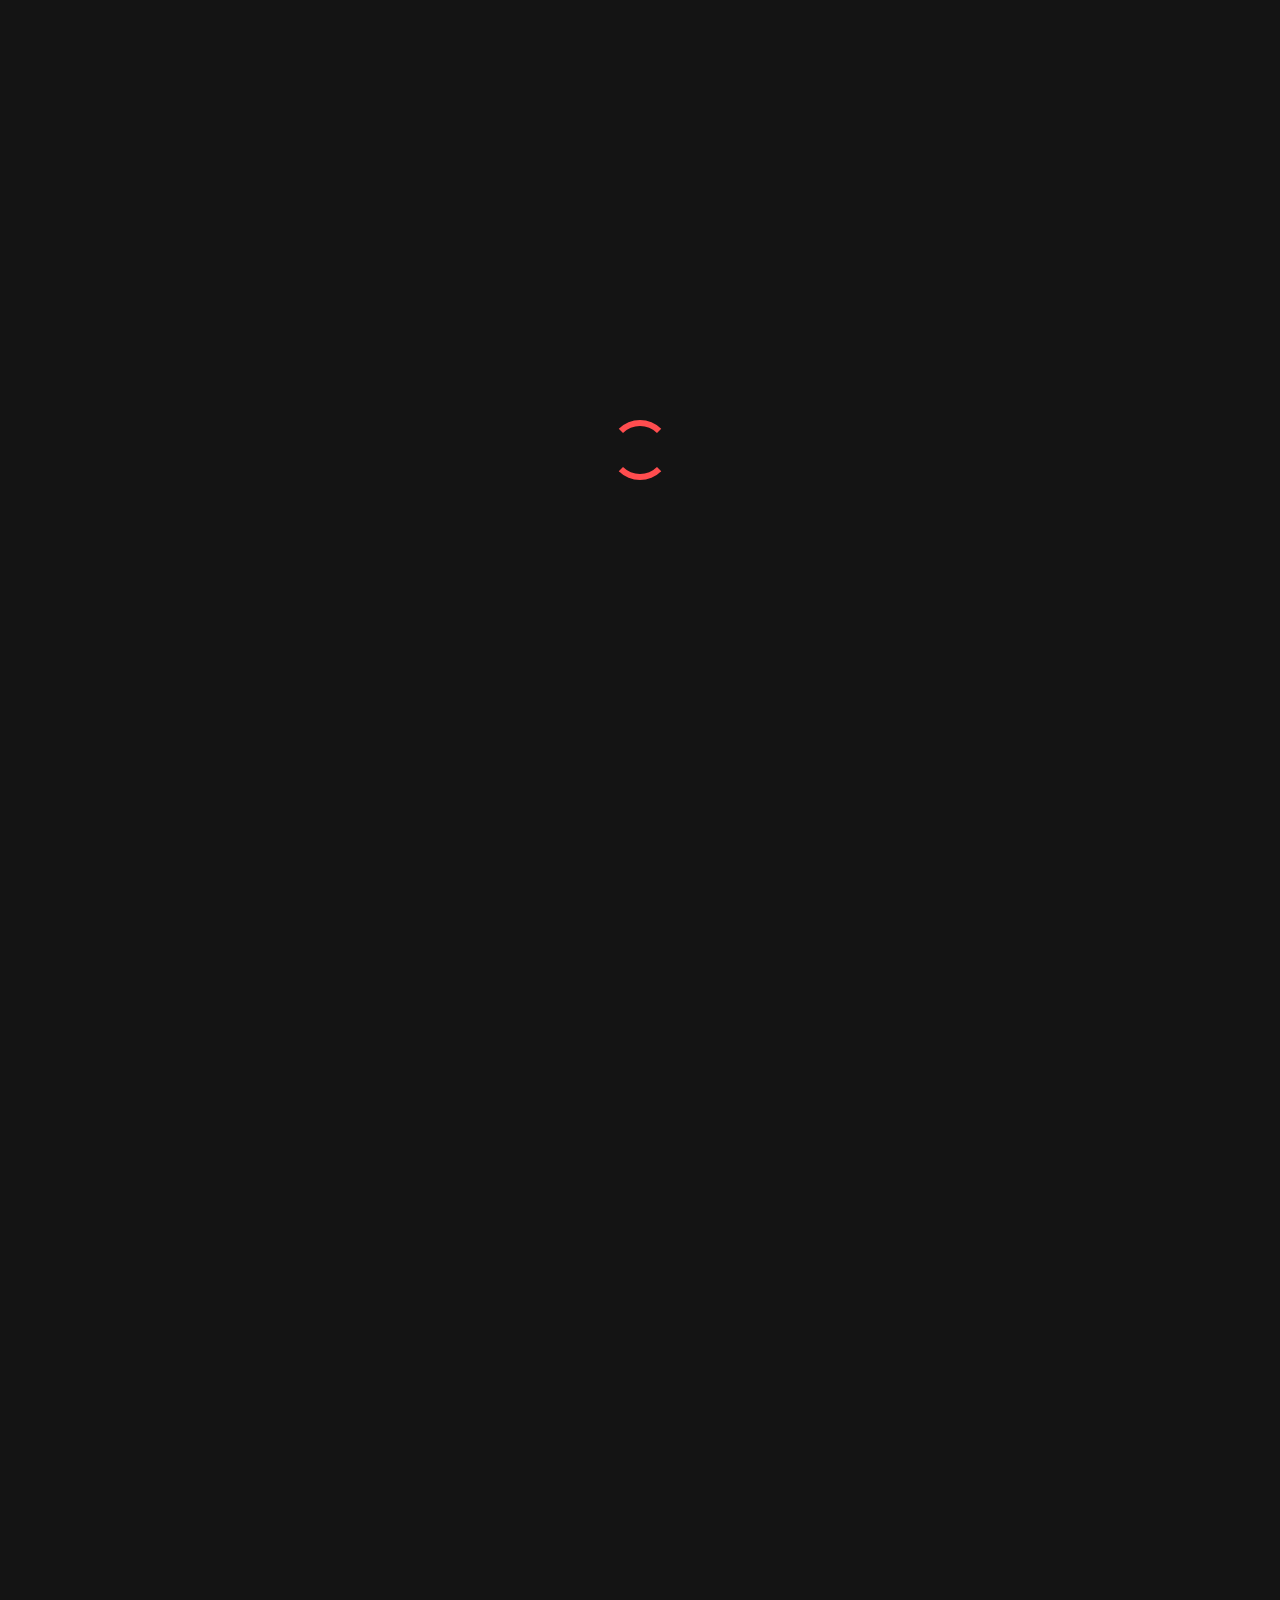
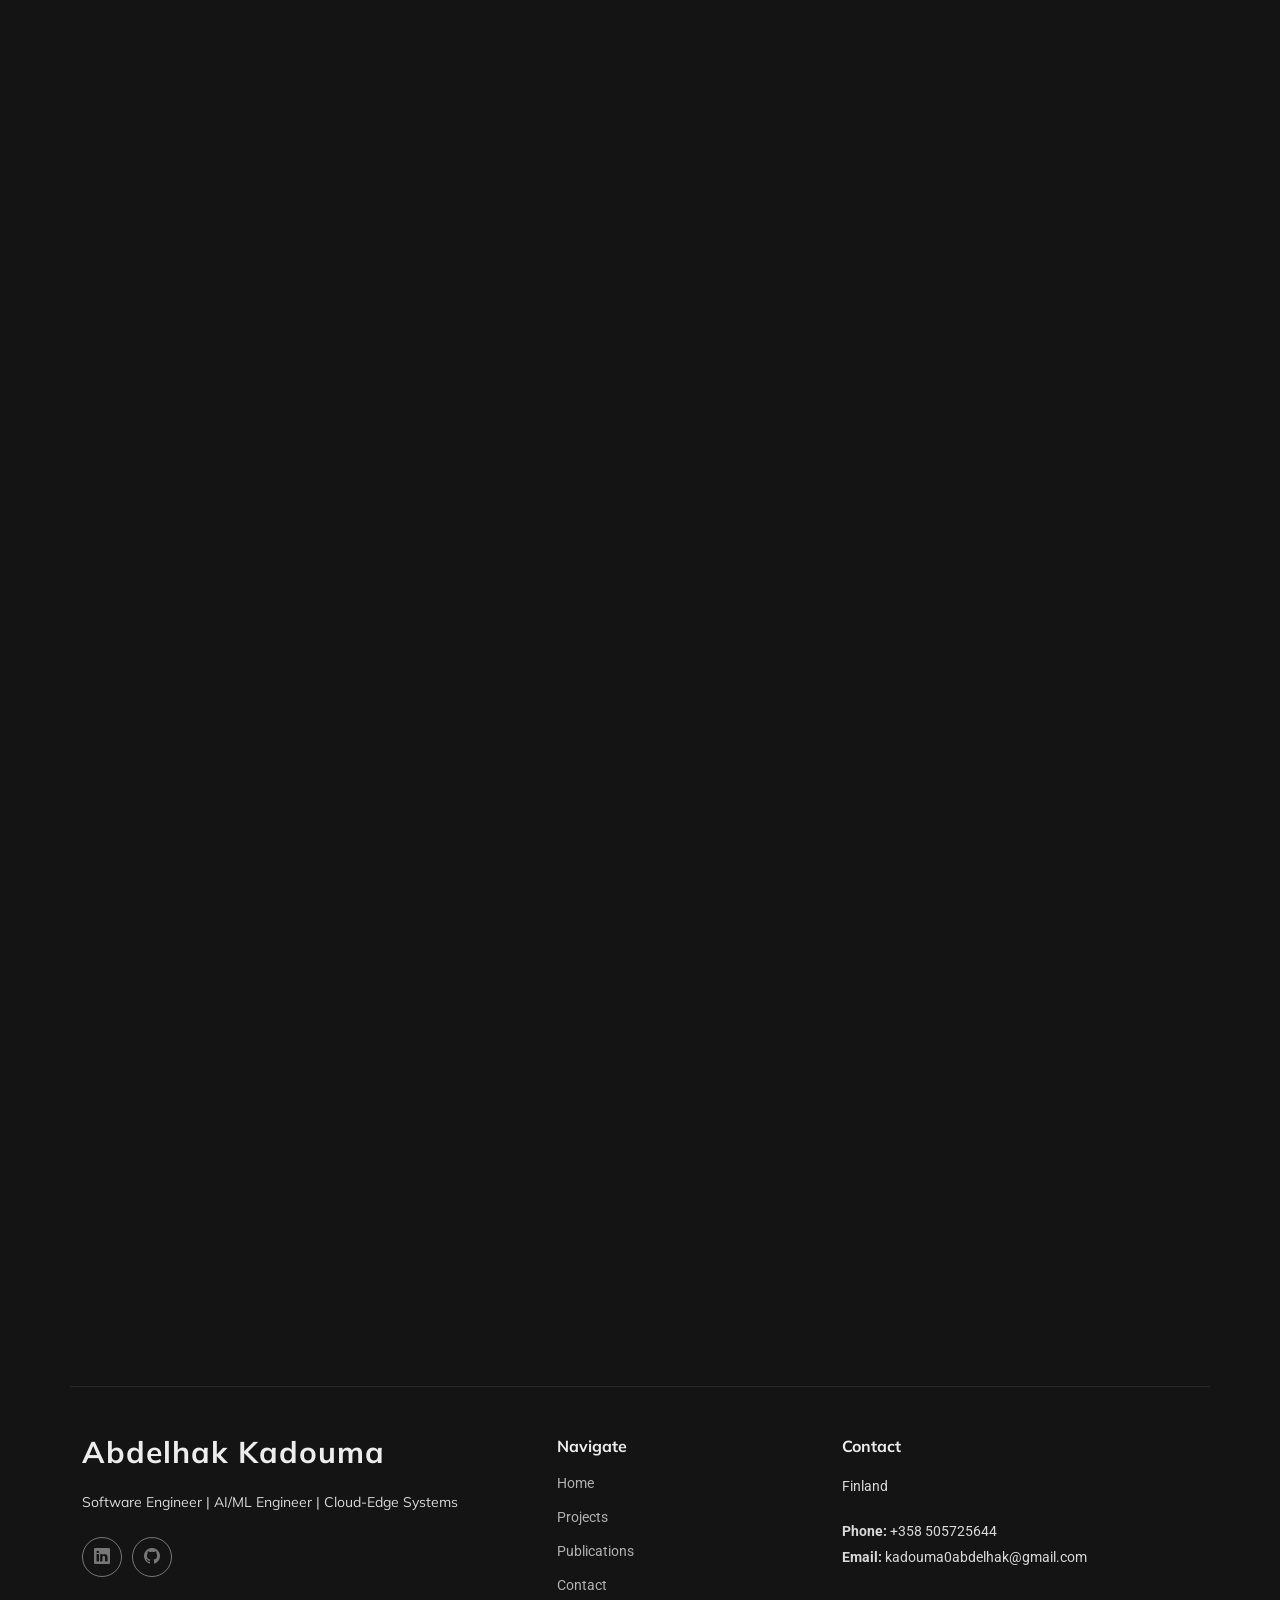
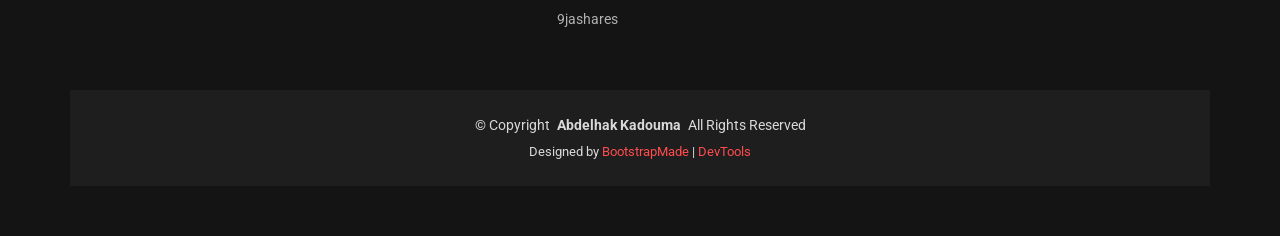
==== project-9jashares.html @ 7774ede7 "Add 9jashares project detail page Co-authored-by: Cursor <cursoragent@cursor.com>" ====
<!DOCTYPE html>
<html lang="en">

<head>
  <meta charset="utf-8">
  <meta content="width=device-width, initial-scale=1.0" name="viewport">
  <title>9jashares | Abdelhak Kadouma</title>
  <meta name="description" content="Software engineering contribution to a production financial web platform with backend, data-driven, and integration-focused workflows.">
  <meta name="keywords" content="9jashares, Software Engineering, Backend Development, Web Platform, Financial Applications">

  <!-- Favicons -->
  <link href="assets/img/favicon.png" rel="icon">
  <link href="assets/img/apple-touch-icon.png" rel="apple-touch-icon">

  <!-- Fonts -->
  <link href="https://fonts.googleapis.com" rel="preconnect">
  <link href="https://fonts.gstatic.com" rel="preconnect" crossorigin>
  <link href="https://fonts.googleapis.com/css2?family=Roboto:ital,wght@0,100;0,300;0,400;0,500;0,700;0,900;1,100;1,300;1,400;1,500;1,700;1,900&family=Raleway:ital,wght@0,100;0,200;0,300;0,400;0,500;0,600;0,700;0,800;0,900;1,100;1,200;1,300;1,400;1,500;1,600;1,700;1,800;1,900&family=Mulish:ital,wght@0,200;0,300;0,400;0,500;0,600;0,700;0,800;0,900;1,200;1,300;1,400;1,500;1,600;1,700;1,800;1,900&display=swap" rel="stylesheet">

  <!-- Vendor CSS Files -->
  <link href="assets/vendor/bootstrap/css/bootstrap.min.css" rel="stylesheet">
  <link href="assets/vendor/bootstrap-icons/bootstrap-icons.css" rel="stylesheet">
  <link href="assets/vendor/aos/aos.css" rel="stylesheet">
  <link href="assets/vendor/glightbox/css/glightbox.min.css" rel="stylesheet">
  <link href="assets/vendor/swiper/swiper-bundle.min.css" rel="stylesheet">

  <!-- Main CSS File -->
  <link href="assets/css/main.css" rel="stylesheet">

  <!-- =======================================================
  * Template Name: Craftivo
  * Template URL: https://bootstrapmade.com/craftivo-bootstrap-portfolio-template/
  * Updated: Oct 04 2025 with Bootstrap v5.3.8
  * Author: BootstrapMade.com
  * License: https://bootstrapmade.com/license/
  ======================================================== -->
</head>

<body class="project-details-page">

  <header id="header" class="header d-flex align-items-center sticky-top">
    <div class="container-fluid container-xl position-relative d-flex align-items-center">

      <a href="index.html" class="logo d-flex align-items-center me-auto">
        <h1 class="sitename">Abdelhak Kadouma</h1>
      </a>

      <nav id="navmenu" class="navmenu">
        <ul>
          <li><a href="index.html">Home</a></li>
          <li><a href="index.html#portfolio" class="active">Projects</a></li>
          <li><a href="index.html#contact">Contact</a></li>
        </ul>
        <i class="mobile-nav-toggle d-xl-none bi bi-list"></i>
      </nav>

      <a class="btn-getstarted" href="index.html#contact">Let's Connect</a>

    </div>
  </header>

  <main class="main">

    <div class="page-title light-background">
      <div class="container">
        <nav class="breadcrumbs">
          <ol>
            <li><a href="index.html">Home</a></li>
            <li><a href="index.html#portfolio">Projects</a></li>
            <li class="current">9jashares</li>
          </ol>
        </nav>
        <h1>9jashares</h1>
        <p class="project-page-subtitle">Financial Trading Platform</p>
      </div>
    </div>

    <section id="project-9jashares" class="project-detail section">

      <div class="container" data-aos="fade-up">

        <div class="row gy-5">

          <div class="col-lg-8">

            <div class="project-hero-visual project-visual-9jashares" data-aos="zoom-in" data-aos-delay="100">
              <div class="project-hero-inner">
                <i class="bi bi-bar-chart-line" aria-hidden="true"></i>
                <div class="project-hero-labels">
                  <span>Software Engineering / Web Platform</span>
                  <strong>9jashares</strong>
                </div>
              </div>
            </div>

            <div class="project-detail-content" data-aos="fade-up" data-aos-delay="150">
              <div class="project-overview">
                <h2>Overview</h2>
                <p>9jashares is a production financial web platform that supports user-facing trading and investment-related workflows, including market information, account-based access, and portfolio-oriented application flows.</p>
                <p>I contributed to backend and application development for the platform, focusing on maintainable application functionality, integrations, data-driven workflows, and production-oriented software engineering. This page describes my engineering contribution rather than marketing the product.</p>
              </div>

              <div class="project-section-block">
                <h2>The Product</h2>
                <p>Based on publicly available product surfaces, 9jashares presents a financial trading web experience oriented around Nigerian capital-market and related investment workflows. Verified high-level capabilities include:</p>
                <ul class="project-list">
                  <li>Presentation of financial-market information and market browsing flows</li>
                  <li>Account-based user workflows for traders and brokers</li>
                  <li>Broker-oriented integration and onboarding pathways</li>
                  <li>Portfolio-related application functionality</li>
                  <li>Transaction-oriented application flows within the trading platform</li>
                </ul>
                <p class="project-section-note">This description stays at the product-capability level and does not repeat promotional metrics, financial-performance claims, or regulatory/certification statements.</p>
              </div>

              <div class="project-section-block">
                <h2>Engineering Contribution</h2>
                <p>I contributed backend and application engineering for the production platform, with emphasis on reliable user-facing workflows and maintainable software behaviour.</p>
                <ul class="project-list">
                  <li>Developed backend application functionality and API-oriented features</li>
                  <li>Implemented and refined business/application workflows</li>
                  <li>Worked on data processing and persistence supporting platform features</li>
                  <li>Contributed to integration between application components</li>
                  <li>Supported debugging, maintenance, and production-oriented implementation</li>
                  <li>Helped improve reliability and long-term maintainability of platform software</li>
                </ul>
              </div>

              <div class="project-section-block">
                <h2>Key Engineering Areas</h2>
                <div class="project-principle-grid">
                  <div class="principle-card">
                    <h3>Backend Engineering</h3>
                    <p>Application logic, APIs, and maintainable backend functionality supporting platform workflows.</p>
                  </div>
                  <div class="principle-card">
                    <h3>Data-Driven Workflows</h3>
                    <p>Processing and presenting structured financial and application data across user-facing flows.</p>
                  </div>
                  <div class="principle-card">
                    <h3>Integration</h3>
                    <p>Connecting application components and platform services needed for end-to-end user workflows.</p>
                  </div>
                  <div class="principle-card">
                    <h3>Reliability</h3>
                    <p>Debugging, validation, maintainability, and production-oriented software behaviour.</p>
                  </div>
                </div>
              </div>

              <div class="project-section-block">
                <h2>Production Considerations</h2>
                <p>Working on a live financial web platform required attention to everyday production software concerns:</p>
                <ul class="project-list">
                  <li>Correctness of application workflows</li>
                  <li>Validation of inputs and application behaviour</li>
                  <li>Maintainable structure and clear separation of responsibilities</li>
                  <li>Error handling and careful debugging</li>
                  <li>Consistency of application data across workflows</li>
                </ul>
                <p class="project-section-note">No specific uptime, traffic, compliance, or security-architecture claims are made here.</p>
              </div>

              <div class="project-section-block">
                <h2>Outcomes</h2>
                <div class="project-principle-grid">
                  <div class="principle-card">
                    <h3>Production Platform</h3>
                    <p>Contributed to a functioning production financial web platform.</p>
                  </div>
                  <div class="principle-card">
                    <h3>User Workflows</h3>
                    <p>Delivered backend and application functionality supporting real user-facing workflows.</p>
                  </div>
                  <div class="principle-card">
                    <h3>Integration</h3>
                    <p>Supported maintainable integration between platform components.</p>
                  </div>
                  <div class="principle-card">
                    <h3>Continued Evolution</h3>
                    <p>Contributed to ongoing development and maintenance of the product.</p>
                  </div>
                </div>
              </div>

              <div class="project-section-block">
                <h2>Technical Areas</h2>
                <div class="project-tech-tags">
                  <span>Software Engineering</span>
                  <span>Backend Development</span>
                  <span>REST APIs</span>
                  <span>Web Applications</span>
                  <span>Data Processing</span>
                  <span>System Integration</span>
                  <span>Databases</span>
                  <span>Production Software</span>
                </div>
              </div>

              <div class="project-back-row">
                <a class="back-to-projects" href="index.html#portfolio"><i class="bi bi-arrow-left"></i> Back to Projects</a>
              </div>
            </div>

          </div>

          <div class="col-lg-4">
            <aside class="project-sidebar" data-aos="fade-up" data-aos-delay="200">
              <div class="project-info-card">
                <h3>Project Details</h3>
                <div class="info-row">
                  <span class="label">Project</span>
                  <span class="value">9jashares</span>
                </div>
                <div class="info-row">
                  <span class="label">Focus</span>
                  <span class="value">Financial Trading Platform</span>
                </div>
                <div class="info-row">
                  <span class="label">Type</span>
                  <span class="value">Software Engineering / Web Platform</span>
                </div>
                <div class="info-row">
                  <span class="label">Timeline</span>
                  <span class="value">2024 — 2026</span>
                </div>
                <div class="info-row">
                  <span class="label">Website</span>
                  <span class="value">9jashares.com</span>
                </div>
                <a class="btn-repo" href="https://9jashares.com/" target="_blank" rel="noopener noreferrer">
                  <i class="bi bi-box-arrow-up-right"></i> Visit Website
                </a>
              </div>

              <div class="project-info-card project-repo-note">
                <h3>Public Website</h3>
                <p>Visit the live product website for the current public interface.</p>
                <a href="https://9jashares.com/" target="_blank" rel="noopener noreferrer">
                  9jashares.com
                </a>
              </div>
            </aside>
          </div>

        </div>

      </div>

    </section>

  </main>

  <footer id="footer" class="footer">

    <div class="container footer-top">
      <div class="row gy-4">
        <div class="col-lg-5 col-md-12 footer-about">
          <a href="index.html" class="logo d-flex align-items-center">
            <span class="sitename">Abdelhak Kadouma</span>
          </a>
          <p>Software Engineer | AI/ML Engineer | Cloud-Edge Systems</p>
          <div class="social-links d-flex mt-4">
            <a href="https://www.linkedin.com/in/kadoumaabdelhak" target="_blank" rel="noopener noreferrer" aria-label="LinkedIn"><i class="bi bi-linkedin"></i></a>
            <a href="https://github.com/KADOUMAAbdelhak" target="_blank" rel="noopener noreferrer" aria-label="GitHub"><i class="bi bi-github"></i></a>
          </div>
        </div>

        <div class="col-lg-3 col-6 footer-links">
          <h4>Navigate</h4>
          <ul>
            <li><a href="index.html">Home</a></li>
            <li><a href="index.html#portfolio">Projects</a></li>
            <li><a href="index.html#publications">Publications</a></li>
            <li><a href="index.html#contact">Contact</a></li>
            <li><a href="project-9jashares.html">9jashares</a></li>
          </ul>
        </div>

        <div class="col-lg-4 col-md-12 footer-contact text-center text-md-start">
          <h4>Contact</h4>
          <p>Finland</p>
          <p class="mt-4"><strong>Phone:</strong> <span><a href="tel:+358505725644">+358 505725644</a></span></p>
          <p><strong>Email:</strong> <span><a href="mailto:kadouma0abdelhak@gmail.com">kadouma0abdelhak@gmail.com</a></span></p>
        </div>

      </div>
    </div>

    <div class="container copyright text-center mt-4">
      <p>© <span>Copyright</span> <strong class="px-1 sitename">Abdelhak Kadouma</strong> <span>All Rights Reserved</span></p>
      <div class="credits">
        Designed by <a href="https://bootstrapmade.com/">BootstrapMade</a> | <a href="https://bootstrapmade.com/tools/">DevTools</a>
      </div>
    </div>

  </footer>

  <a href="#" id="scroll-top" class="scroll-top d-flex align-items-center justify-content-center"><i class="bi bi-arrow-up-short"></i></a>
  <div id="preloader"></div>

  <script src="assets/vendor/bootstrap/js/bootstrap.bundle.min.js"></script>
  <script src="assets/vendor/aos/aos.js"></script>
  <script src="assets/vendor/glightbox/js/glightbox.min.js"></script>
  <script src="assets/vendor/imagesloaded/imagesloaded.pkgd.min.js"></script>
  <script src="assets/vendor/isotope-layout/isotope.pkgd.min.js"></script>
  <script src="assets/vendor/swiper/swiper-bundle.min.js"></script>
  <script src="assets/js/main.js"></script>

</body>

</html>
---- assets/css/main.css ----
/**
* Template Name: Craftivo
* Template URL: https://bootstrapmade.com/craftivo-bootstrap-portfolio-template/
* Updated: Oct 04 2025 with Bootstrap v5.3.8
* Author: BootstrapMade.com
* License: https://bootstrapmade.com/license/
*/

@charset "UTF-8";

/*--------------------------------------------------------------
# Font & Color Variables
# Help: https://bootstrapmade.com/color-system/
--------------------------------------------------------------*/
/* Fonts */
:root {
  --default-font: "Roboto",  system-ui, -apple-system, "Segoe UI", Roboto, "Helvetica Neue", Arial, "Noto Sans", "Liberation Sans", sans-serif, "Apple Color Emoji", "Segoe UI Emoji", "Segoe UI Symbol", "Noto Color Emoji";
  --heading-font: "Mulish",  sans-serif;
  --nav-font: "Raleway",  sans-serif;
}

/* Global Colors - The following color variables are used throughout the website. Updating them here will change the color scheme of the entire website */
:root { 
  --background-color: #141414; /* Background color for the entire website, including individual sections */
  --default-color: #d9d9d9; /* Default color used for the majority of the text content across the entire website */
  --heading-color: #ededed; /* Color for headings, subheadings and title throughout the website */
  --accent-color: #ff4d4f; /* Accent color that represents your brand on the website. It's used for buttons, links, and other elements that need to stand out */
  --surface-color: #1c1c1c; /* The surface color is used as a background of boxed elements within sections, such as cards, icon boxes, or other elements that require a visual separation from the global background. */
  --contrast-color: #ffffff; /* Contrast color for text, ensuring readability against backgrounds of accent, heading, or default colors. */
}

/* Nav Menu Colors - The following color variables are used specifically for the navigation menu. They are separate from the global colors to allow for more customization options */
:root {
  --nav-color: #d9d9d9;  /* The default color of the main navmenu links */
  --nav-hover-color: #ff4d4f; /* Applied to main navmenu links when they are hovered over or active */
  --nav-mobile-background-color: #2e2e2e; /* Used as the background color for mobile navigation menu */
  --nav-dropdown-background-color: #2e2e2e; /* Used as the background color for dropdown items that appear when hovering over primary navigation items */
  --nav-dropdown-color: #d9d9d9; /* Used for navigation links of the dropdown items in the navigation menu. */
  --nav-dropdown-hover-color: #ff4d4f; /* Similar to --nav-hover-color, this color is applied to dropdown navigation links when they are hovered over. */
}

/* Color Presets - These classes override global colors when applied to any section or element, providing reuse of the sam color scheme. */

.light-background {
  --background-color: rgba(41, 41, 41, 0.8);
  --surface-color: #484848;
}

.dark-background {
  --background-color: #060606;
  --default-color: #ffffff;
  --heading-color: #ffffff;
  --surface-color: #252525;
  --contrast-color: #ffffff;
}

/* Smooth scroll */
:root {
  scroll-behavior: smooth;
}

/*--------------------------------------------------------------
# General Styling & Shared Classes
--------------------------------------------------------------*/
body {
  color: var(--default-color);
  background-color: var(--background-color);
  font-family: var(--default-font);
}

a {
  color: var(--accent-color);
  text-decoration: none;
  transition: 0.3s;
}

a:hover {
  color: color-mix(in srgb, var(--accent-color), transparent 25%);
  text-decoration: none;
}

h1,
h2,
h3,
h4,
h5,
h6 {
  color: var(--heading-color);
  font-family: var(--heading-font);
}

/* PHP Email Form Messages
------------------------------*/
.php-email-form .error-message {
  display: none;
  background: #df1529;
  color: #ffffff;
  text-align: left;
  padding: 15px;
  margin-bottom: 24px;
  font-weight: 600;
}

.php-email-form .sent-message {
  display: none;
  color: #ffffff;
  background: #059652;
  text-align: center;
  padding: 15px;
  margin-bottom: 24px;
  font-weight: 600;
}

.php-email-form .loading {
  display: none;
  background: var(--surface-color);
  text-align: center;
  padding: 15px;
  margin-bottom: 24px;
}

.php-email-form .loading:before {
  content: "";
  display: inline-block;
  border-radius: 50%;
  width: 24px;
  height: 24px;
  margin: 0 10px -6px 0;
  border: 3px solid var(--accent-color);
  border-top-color: var(--surface-color);
  animation: php-email-form-loading 1s linear infinite;
}

@keyframes php-email-form-loading {
  0% {
    transform: rotate(0deg);
  }

  100% {
    transform: rotate(360deg);
  }
}

/*--------------------------------------------------------------
# Global Header
--------------------------------------------------------------*/
.header {
  --heading-color: #ffffff;
  color: var(--default-color);
  background-color: var(--background-color);
  padding: 15px 0;
  transition: all 0.5s;
  z-index: 997;
}

.header .logo {
  line-height: 1;
}

.header .logo img {
  max-height: 36px;
  margin-right: 8px;
}

.header .logo h1 {
  font-size: 30px;
  margin: 0;
  font-weight: 400;
  color: var(--heading-color);
}

.header .btn-getstarted,
.header .btn-getstarted:focus {
  color: var(--contrast-color);
  background: var(--accent-color);
  font-size: 14px;
  padding: 8px 25px;
  margin: 0 0 0 30px;
  border-radius: 50px;
  transition: 0.3s;
}

.header .btn-getstarted:hover,
.header .btn-getstarted:focus:hover {
  color: var(--contrast-color);
  background: color-mix(in srgb, var(--accent-color), transparent 15%);
}

@media (max-width: 1200px) {
  .header .logo {
    order: 1;
  }

  .header .btn-getstarted {
    order: 2;
    margin: 0 15px 0 0;
    padding: 6px 15px;
  }

  .header .navmenu {
    order: 3;
  }
}

.scrolled .header {
  box-shadow: 0px 0 18px rgba(0, 0, 0, 0.1);
}

/* Global Header on Scroll
------------------------------*/
.scrolled .header {
  --background-color: rgba(20, 20, 20, 0.8);
}

/* Index Page Header
------------------------------*/
.index-page .header {
  --background-color: rgba(255, 255, 255, 0);
}

/* Index Page Header on Scroll
------------------------------*/
.index-page.scrolled .header {
  --background-color: rgba(20, 20, 20, 0.8);
}

/*--------------------------------------------------------------
# Navigation Menu
--------------------------------------------------------------*/
/* Navmenu - Desktop */
@media (min-width: 1200px) {
  .navmenu {
    padding: 0;
  }

  .navmenu ul {
    margin: 0;
    padding: 0;
    display: flex;
    list-style: none;
    align-items: center;
  }

  .navmenu li {
    position: relative;
  }

  .navmenu a,
  .navmenu a:focus {
    color: var(--nav-color);
    padding: 18px 15px;
    font-size: 16px;
    font-family: var(--nav-font);
    font-weight: 600;
    display: flex;
    align-items: center;
    justify-content: space-between;
    white-space: nowrap;
    transition: 0.3s;
  }

  .navmenu a i,
  .navmenu a:focus i {
    font-size: 12px;
    line-height: 0;
    margin-left: 5px;
    transition: 0.3s;
  }

  .navmenu li:last-child a {
    padding-right: 0;
  }

  .navmenu li:hover>a,
  .navmenu .active,
  .navmenu .active:focus {
    color: var(--nav-hover-color);
  }

  .navmenu .dropdown ul {
    margin: 0;
    padding: 10px 0;
    background: var(--nav-dropdown-background-color);
    display: block;
    position: absolute;
    visibility: hidden;
    left: 14px;
    top: 130%;
    opacity: 0;
    transition: 0.3s;
    border-radius: 4px;
    z-index: 99;
    box-shadow: 0px 0px 30px rgba(0, 0, 0, 0.1);
  }

  .navmenu .dropdown ul li {
    min-width: 200px;
  }

  .navmenu .dropdown ul a {
    padding: 10px 20px;
    font-size: 15px;
    text-transform: none;
    color: var(--nav-dropdown-color);
  }

  .navmenu .dropdown ul a i {
    font-size: 12px;
  }

  .navmenu .dropdown ul a:hover,
  .navmenu .dropdown ul .active:hover,
  .navmenu .dropdown ul li:hover>a {
    color: var(--nav-dropdown-hover-color);
  }

  .navmenu .dropdown:hover>ul {
    opacity: 1;
    top: 100%;
    visibility: visible;
  }

  .navmenu .dropdown .dropdown ul {
    top: 0;
    left: -90%;
    visibility: hidden;
  }

  .navmenu .dropdown .dropdown:hover>ul {
    opacity: 1;
    top: 0;
    left: -100%;
    visibility: visible;
  }
}

/* Navmenu - Mobile */
@media (max-width: 1199px) {
  .mobile-nav-toggle {
    color: var(--nav-color);
    font-size: 28px;
    line-height: 0;
    margin-right: 10px;
    cursor: pointer;
    transition: color 0.3s;
  }

  .navmenu {
    padding: 0;
    z-index: 9997;
  }

  .navmenu ul {
    display: none;
    list-style: none;
    position: absolute;
    inset: 60px 20px 20px 20px;
    padding: 10px 0;
    margin: 0;
    border-radius: 6px;
    background-color: var(--nav-mobile-background-color);
    overflow-y: auto;
    transition: 0.3s;
    z-index: 9998;
    box-shadow: 0px 0px 30px rgba(0, 0, 0, 0.1);
  }

  .navmenu a,
  .navmenu a:focus {
    color: var(--nav-dropdown-color);
    padding: 10px 20px;
    font-family: var(--nav-font);
    font-size: 17px;
    font-weight: 500;
    display: flex;
    align-items: center;
    justify-content: space-between;
    white-space: nowrap;
    transition: 0.3s;
  }

  .navmenu a i,
  .navmenu a:focus i {
    font-size: 12px;
    line-height: 0;
    margin-left: 5px;
    width: 30px;
    height: 30px;
    display: flex;
    align-items: center;
    justify-content: center;
    border-radius: 50%;
    transition: 0.3s;
    background-color: color-mix(in srgb, var(--accent-color), transparent 90%);
  }

  .navmenu a i:hover,
  .navmenu a:focus i:hover {
    background-color: var(--accent-color);
    color: var(--contrast-color);
  }

  .navmenu a:hover,
  .navmenu .active,
  .navmenu .active:focus {
    color: var(--nav-dropdown-hover-color);
  }

  .navmenu .active i,
  .navmenu .active:focus i {
    background-color: var(--accent-color);
    color: var(--contrast-color);
    transform: rotate(180deg);
  }

  .navmenu .dropdown ul {
    position: static;
    display: none;
    z-index: 99;
    padding: 10px 0;
    margin: 10px 20px;
    background-color: var(--nav-dropdown-background-color);
    border: 1px solid color-mix(in srgb, var(--default-color), transparent 90%);
    box-shadow: none;
    transition: all 0.5s ease-in-out;
  }

  .navmenu .dropdown ul ul {
    background-color: rgba(33, 37, 41, 0.1);
  }

  .navmenu .dropdown>.dropdown-active {
    display: block;
    background-color: rgba(33, 37, 41, 0.03);
  }

  .mobile-nav-active {
    overflow: hidden;
  }

  .mobile-nav-active .mobile-nav-toggle {
    color: #fff;
    position: absolute;
    font-size: 32px;
    top: 15px;
    right: 15px;
    margin-right: 0;
    z-index: 9999;
  }

  .mobile-nav-active .navmenu {
    position: fixed;
    overflow: hidden;
    inset: 0;
    background: rgba(33, 37, 41, 0.8);
    transition: 0.3s;
  }

  .mobile-nav-active .navmenu>ul {
    display: block;
  }
}

/*--------------------------------------------------------------
# Global Footer
--------------------------------------------------------------*/
.footer {
  color: var(--default-color);
  background-color: var(--background-color);
  font-size: 14px;
  padding-bottom: 50px;
  position: relative;
}

.footer .footer-top {
  padding-top: 50px;
  border-top: 1px solid color-mix(in srgb, var(--default-color), transparent 90%);
}

.footer .footer-about .logo {
  line-height: 1;
  margin-bottom: 25px;
}

.footer .footer-about .logo img {
  max-height: 40px;
  margin-right: 6px;
}

.footer .footer-about .logo span {
  color: var(--heading-color);
  font-size: 30px;
  font-weight: 700;
  letter-spacing: 1px;
  font-family: var(--heading-font);
}

.footer .footer-about p {
  font-size: 14px;
  font-family: var(--heading-font);
}

.footer .social-links a {
  display: flex;
  align-items: center;
  justify-content: center;
  width: 40px;
  height: 40px;
  border-radius: 50%;
  border: 1px solid color-mix(in srgb, var(--default-color), transparent 50%);
  font-size: 16px;
  color: color-mix(in srgb, var(--default-color), transparent 50%);
  margin-right: 10px;
  transition: 0.3s;
}

.footer .social-links a:hover {
  color: var(--accent-color);
  border-color: var(--accent-color);
}

.footer h4 {
  font-size: 16px;
  font-weight: bold;
  position: relative;
  padding-bottom: 12px;
}

.footer .footer-links {
  margin-bottom: 30px;
}

.footer .footer-links ul {
  list-style: none;
  padding: 0;
  margin: 0;
}

.footer .footer-links ul i {
  padding-right: 2px;
  font-size: 12px;
  line-height: 0;
}

.footer .footer-links ul li {
  padding: 10px 0;
  display: flex;
  align-items: center;
}

.footer .footer-links ul li:first-child {
  padding-top: 0;
}

.footer .footer-links ul a {
  color: color-mix(in srgb, var(--default-color), transparent 20%);
  display: inline-block;
  line-height: 1;
}

.footer .footer-links ul a:hover {
  color: var(--accent-color);
}

.footer .footer-contact p {
  margin-bottom: 5px;
}

.footer .copyright {
  padding-top: 25px;
  padding-bottom: 25px;
  background-color: color-mix(in srgb, var(--default-color), transparent 95%);
}

.footer .copyright p {
  margin-bottom: 0;
}

.footer .credits {
  margin-top: 6px;
  font-size: 13px;
}

/*--------------------------------------------------------------
# Preloader
--------------------------------------------------------------*/
#preloader {
  position: fixed;
  inset: 0;
  z-index: 999999;
  overflow: hidden;
  background: var(--background-color);
  transition: all 0.6s ease-out;
}

#preloader:before {
  content: "";
  position: fixed;
  top: calc(50% - 30px);
  left: calc(50% - 30px);
  border: 6px solid #ffffff;
  border-color: var(--accent-color) transparent var(--accent-color) transparent;
  border-radius: 50%;
  width: 60px;
  height: 60px;
  animation: animate-preloader 1.5s linear infinite;
}

@keyframes animate-preloader {
  0% {
    transform: rotate(0deg);
  }

  100% {
    transform: rotate(360deg);
  }
}

/*--------------------------------------------------------------
# Scroll Top Button
--------------------------------------------------------------*/
.scroll-top {
  position: fixed;
  visibility: hidden;
  opacity: 0;
  right: 15px;
  bottom: 15px;
  z-index: 99999;
  background-color: var(--accent-color);
  width: 40px;
  height: 40px;
  border-radius: 4px;
  transition: all 0.4s;
}

.scroll-top i {
  font-size: 24px;
  color: var(--contrast-color);
  line-height: 0;
}

.scroll-top:hover {
  background-color: color-mix(in srgb, var(--accent-color), transparent 20%);
  color: var(--contrast-color);
}

.scroll-top.active {
  visibility: visible;
  opacity: 1;
}

/*--------------------------------------------------------------
# Disable aos animation delay on mobile devices
--------------------------------------------------------------*/
@media screen and (max-width: 768px) {
  [data-aos-delay] {
    transition-delay: 0 !important;
  }
}

/*--------------------------------------------------------------
# Global Page Titles & Breadcrumbs
--------------------------------------------------------------*/
.page-title {
  color: var(--default-color);
  background-color: var(--background-color);
  padding: 20px 0;
  position: relative;
}

.page-title h1 {
  font-size: 28px;
  font-weight: 700;
  margin: 0;
}

.page-title .breadcrumbs ol {
  display: flex;
  flex-wrap: wrap;
  list-style: none;
  padding: 0 0 10px 0;
  margin: 0;
  font-size: 14px;
  font-weight: 400;
}

.page-title .breadcrumbs ol li+li {
  padding-left: 10px;
}

.page-title .breadcrumbs ol li+li::before {
  content: "/";
  display: inline-block;
  padding-right: 10px;
  color: color-mix(in srgb, var(--default-color), transparent 70%);
}

/*--------------------------------------------------------------
# Global Sections
--------------------------------------------------------------*/
section,
.section {
  color: var(--default-color);
  background-color: var(--background-color);
  padding: 60px 0;
  scroll-margin-top: 90px;
  overflow: clip;
}

@media (max-width: 1199px) {

  section,
  .section {
    scroll-margin-top: 66px;
  }
}

/*--------------------------------------------------------------
# Global Section Titles
--------------------------------------------------------------*/
.section-title {
  text-align: center;
  padding-bottom: 60px;
  position: relative;
}

.section-title h2 {
  font-size: 3.5rem;
  font-weight: 300;
  line-height: 1.2;
  color: var(--heading-color);
  margin-bottom: 1.5rem;
  letter-spacing: -1px;
}

@media (max-width: 768px) {
  .section-title h2 {
    font-size: 2.5rem;
  }
}

.section-title .subtitle {
  display: inline-block;
  font-size: 0.875rem;
  font-weight: 400;
  color: var(--accent-color);
  text-transform: uppercase;
  letter-spacing: 2px;
  margin-bottom: 1.5rem;
  position: relative;
}

.section-title .subtitle::after {
  content: "";
  position: absolute;
  bottom: -8px;
  left: 50%;
  transform: translateX(-50%);
  width: 40px;
  height: 1px;
  background: var(--accent-color);
}

.section-title p {
  font-size: 1.125rem;
  line-height: 1.8;
  color: color-mix(in srgb, var(--default-color), transparent 25%);
  max-width: 900px;
  margin: 0 auto;
  text-wrap: balance;
}

/*--------------------------------------------------------------
# Hero Section
--------------------------------------------------------------*/
.hero {
  padding-top: 80px;
  min-height: 100vh;
  position: relative;
  display: flex;
  align-items: center;
  justify-content: center;
  overflow: hidden;
  padding-bottom: 80px;
}

.hero img {
  position: absolute;
  inset: 0;
  display: block;
  width: 100%;
  height: 100%;
  object-fit: cover;
  z-index: 1;
}

.hero:before {
  content: "";
  background: color-mix(in srgb, var(--background-color), transparent 30%);
  position: absolute;
  inset: 0;
  z-index: 2;
  border-radius: 0;
}

.hero .container {
  position: relative;
  z-index: 3;
}

.hero h2 {
  margin: 0;
  font-size: 48px;
  font-weight: 700;
}

.hero p {
  margin: 10px 0 0 0;
  font-size: 24px;
  color: color-mix(in srgb, var(--default-color), transparent 20%);
}

.hero p span {
  color: var(--accent-color);
  letter-spacing: 1px;
  border-bottom: 2px solid var(--accent-color);
}

.hero .social-links {
  margin-top: 30px;
  display: flex;
  justify-content: center;
  gap: 15px;
}

.hero .social-links a {
  display: flex;
  align-items: center;
  justify-content: center;
  width: 50px;
  height: 50px;
  border-radius: 50%;
  background: color-mix(in srgb, var(--default-color), transparent 92%);
  color: var(--default-color);
  font-size: 20px;
  transition: 0.3s;
}

.hero .social-links a:hover {
  background: var(--accent-color);
  color: var(--contrast-color);
  transform: translateY(-3px);
}

@media (max-width: 768px) {
  .hero h2 {
    font-size: 32px;
  }

  .hero p {
    font-size: 20px;
  }
}

/*--------------------------------------------------------------
# About Section
--------------------------------------------------------------*/
.about {
  overflow: hidden;
  position: relative;
}

.about::before {
  content: "";
  position: absolute;
  top: -50%;
  right: -20%;
  width: 800px;
  height: 800px;
  background: radial-gradient(circle, color-mix(in srgb, var(--accent-color), transparent 85%) 0%, transparent 70%);
  border-radius: 50%;
  z-index: 0;
  pointer-events: none;
}

.about .container {
  position: relative;
  z-index: 1;
}

.about .profile-card {
  background: var(--surface-color);
  border-radius: 24px;
  padding: 40px;
  box-shadow: 0 8px 30px rgba(0, 0, 0, 0.08);
  position: sticky;
  top: 100px;
}

.about .profile-card .profile-header {
  text-align: center;
  padding-bottom: 30px;
  border-bottom: 1px solid color-mix(in srgb, var(--default-color), transparent 90%);
}

.about .profile-card .profile-header .profile-avatar {
  width: 140px;
  height: 140px;
  margin: 0 auto 24px;
  position: relative;
  border-radius: 50%;
  padding: 6px;
  background: linear-gradient(135deg, var(--accent-color), color-mix(in srgb, var(--accent-color), #ff6b9d 50%));
}

.about .profile-card .profile-header .profile-avatar img {
  width: 100%;
  height: 100%;
  object-fit: cover;
  border-radius: 50%;
  border: 4px solid var(--surface-color);
}

.about .profile-card .profile-header .profile-avatar .status-indicator {
  position: absolute;
  bottom: 8px;
  right: 8px;
  width: 24px;
  height: 24px;
  background: #10b981;
  border: 4px solid var(--surface-color);
  border-radius: 50%;
  animation: pulse 2s infinite;
}

.about .profile-card .profile-header h3 {
  font-size: 24px;
  font-weight: 700;
  margin-bottom: 8px;
  color: var(--heading-color);
}

.about .profile-card .profile-header .role {
  display: inline-block;
  font-size: 15px;
  color: var(--accent-color);
  font-weight: 500;
  margin-bottom: 16px;
}

.about .profile-card .profile-header .rating {
  display: flex;
  align-items: center;
  justify-content: center;
  gap: 4px;
  margin-top: 12px;
}

.about .profile-card .profile-header .rating i {
  color: #fbbf24;
  font-size: 16px;
}

.about .profile-card .profile-header .rating span {
  margin-left: 8px;
  font-weight: 600;
  color: var(--default-color);
  font-size: 15px;
}

.about .profile-card .profile-stats {
  display: grid;
  grid-template-columns: repeat(3, 1fr);
  gap: 20px;
  padding: 30px 0;
  border-bottom: 1px solid color-mix(in srgb, var(--default-color), transparent 90%);
}

.about .profile-card .profile-stats .stat-item {
  text-align: center;
}

.about .profile-card .profile-stats .stat-item h4 {
  font-size: 28px;
  font-weight: 700;
  color: var(--accent-color);
  margin-bottom: 6px;
}

.about .profile-card .profile-stats .stat-item p {
  font-size: 13px;
  color: color-mix(in srgb, var(--default-color), transparent 30%);
  text-transform: uppercase;
  letter-spacing: 0.5px;
  margin: 0;
}

.about .profile-card .profile-actions {
  display: flex;
  flex-direction: column;
  gap: 12px;
  padding: 30px 0;
  border-bottom: 1px solid color-mix(in srgb, var(--default-color), transparent 90%);
}

.about .profile-card .profile-actions a {
  display: flex;
  align-items: center;
  justify-content: center;
  gap: 10px;
  padding: 14px 24px;
  border-radius: 12px;
  font-weight: 600;
  font-size: 15px;
  text-decoration: none;
  transition: all 0.3s ease;
}

.about .profile-card .profile-actions a.btn-primary {
  background: var(--accent-color);
  color: var(--contrast-color);
}

.about .profile-card .profile-actions a.btn-primary:hover {
  background: color-mix(in srgb, var(--accent-color), #000 15%);
  transform: translateY(-2px);
  box-shadow: 0 6px 20px rgba(0, 0, 0, 0.15);
}

.about .profile-card .profile-actions a.btn-secondary {
  background: color-mix(in srgb, var(--accent-color), transparent 90%);
  color: var(--accent-color);
}

.about .profile-card .profile-actions a.btn-secondary:hover {
  background: color-mix(in srgb, var(--accent-color), transparent 85%);
}

.about .profile-card .profile-actions a i {
  font-size: 18px;
}

.about .profile-card .social-connect {
  display: flex;
  justify-content: center;
  gap: 12px;
  padding-top: 30px;
}

.about .profile-card .social-connect a {
  width: 44px;
  height: 44px;
  display: flex;
  align-items: center;
  justify-content: center;
  background: color-mix(in srgb, var(--default-color), transparent 94%);
  border-radius: 12px;
  color: var(--default-color);
  font-size: 18px;
  transition: all 0.3s ease;
}

.about .profile-card .social-connect a:hover {
  background: var(--accent-color);
  color: var(--contrast-color);
  transform: translateY(-3px);
}

.about .content-wrapper .bio-section {
  margin-bottom: 50px;
}

.about .content-wrapper .bio-section .section-tag {
  display: inline-block;
  padding: 6px 16px;
  background: color-mix(in srgb, var(--accent-color), transparent 90%);
  color: var(--accent-color);
  border-radius: 20px;
  font-size: 13px;
  font-weight: 600;
  text-transform: uppercase;
  letter-spacing: 0.5px;
  margin-bottom: 16px;
}

.about .content-wrapper .bio-section h2 {
  font-size: 36px;
  font-weight: 700;
  color: var(--heading-color);
  margin-bottom: 24px;
  line-height: 1.2;
}

.about .content-wrapper .bio-section p {
  font-size: 16px;
  line-height: 1.8;
  color: var(--default-color);
  margin-bottom: 16px;
}

.about .content-wrapper .bio-section p:last-child {
  margin-bottom: 0;
}

.about .content-wrapper .details-grid {
  display: grid;
  grid-template-columns: repeat(2, 1fr);
  gap: 24px;
  margin-bottom: 50px;
}

.about .content-wrapper .details-grid .detail-item {
  display: flex;
  align-items: center;
  gap: 16px;
  padding: 24px;
  background: var(--surface-color);
  border-radius: 16px;
  border: 1px solid color-mix(in srgb, var(--default-color), transparent 92%);
  transition: all 0.3s ease;
}

.about .content-wrapper .details-grid .detail-item:hover {
  border-color: var(--accent-color);
  transform: translateY(-3px);
  box-shadow: 0 8px 24px rgba(0, 0, 0, 0.08);
}

.about .content-wrapper .details-grid .detail-item i {
  font-size: 28px;
  color: var(--accent-color);
  flex-shrink: 0;
}

.about .content-wrapper .details-grid .detail-item .detail-content span {
  display: block;
  font-size: 13px;
  color: color-mix(in srgb, var(--default-color), transparent 40%);
  text-transform: uppercase;
  letter-spacing: 0.5px;
  margin-bottom: 4px;
}

.about .content-wrapper .details-grid .detail-item .detail-content strong {
  display: block;
  font-size: 16px;
  color: var(--heading-color);
  font-weight: 600;
}

.about .content-wrapper .skills-showcase .section-tag {
  display: inline-block;
  padding: 6px 16px;
  background: color-mix(in srgb, var(--accent-color), transparent 90%);
  color: var(--accent-color);
  border-radius: 20px;
  font-size: 13px;
  font-weight: 600;
  text-transform: uppercase;
  letter-spacing: 0.5px;
  margin-bottom: 16px;
}

.about .content-wrapper .skills-showcase h3 {
  font-size: 28px;
  font-weight: 700;
  color: var(--heading-color);
  margin-bottom: 32px;
}

.about .content-wrapper .skills-showcase .skills-list .skill-item {
  margin-bottom: 28px;
}

.about .content-wrapper .skills-showcase .skills-list .skill-item .skill-info {
  display: flex;
  justify-content: space-between;
  align-items: center;
  margin-bottom: 10px;
}

.about .content-wrapper .skills-showcase .skills-list .skill-item .skill-info .skill-name {
  font-size: 15px;
  font-weight: 600;
  color: var(--heading-color);
}

.about .content-wrapper .skills-showcase .skills-list .skill-item .skill-info .skill-percent {
  font-size: 15px;
  font-weight: 700;
  color: var(--accent-color);
}

.about .content-wrapper .skills-showcase .skills-list .skill-item .progress {
  height: 10px;
  border-radius: 10px;
  background: color-mix(in srgb, var(--default-color), transparent 94%);
  overflow: hidden;
}

.about .content-wrapper .skills-showcase .skills-list .skill-item .progress .progress-bar {
  width: 0;
  height: 100%;
  background: linear-gradient(90deg, var(--accent-color), color-mix(in srgb, var(--accent-color), #ff6b9d 50%));
  border-radius: 10px;
  transition: width 1.5s cubic-bezier(0.65, 0, 0.35, 1);
  position: relative;
}

.about .content-wrapper .skills-showcase .skills-list .skill-item .progress .progress-bar::after {
  content: "";
  position: absolute;
  top: 0;
  left: 0;
  right: 0;
  bottom: 0;
  background: linear-gradient(90deg, transparent, rgba(255, 255, 255, 0.4), transparent);
  animation: shimmer 2s infinite;
}

@keyframes pulse {

  0%,
  100% {
    opacity: 1;
  }

  50% {
    opacity: 0.6;
  }
}

@keyframes shimmer {
  0% {
    transform: translateX(-100%);
  }

  100% {
    transform: translateX(100%);
  }
}

@media (max-width: 992px) {
  .about .profile-card {
    position: static;
    margin-bottom: 40px;
  }

  .about .content-wrapper .bio-section h2 {
    font-size: 30px;
  }

  .about .content-wrapper .details-grid {
    grid-template-columns: 1fr;
  }

  .about .content-wrapper .skills-showcase h3 {
    font-size: 24px;
  }
}

@media (max-width: 576px) {
  .about .profile-card {
    padding: 30px 20px;
  }

  .about .profile-card .profile-header .profile-avatar {
    width: 120px;
    height: 120px;
  }

  .about .profile-card .profile-stats {
    grid-template-columns: repeat(3, 1fr);
    gap: 16px;
  }

  .about .profile-card .profile-stats .stat-item h4 {
    font-size: 24px;
  }

  .about .content-wrapper .bio-section h2 {
    font-size: 26px;
  }

  .about .content-wrapper .details-grid .detail-item {
    padding: 18px;
  }

  .about .content-wrapper .details-grid .detail-item i {
    font-size: 24px;
  }
}

/*--------------------------------------------------------------
# Resume Section
--------------------------------------------------------------*/
.resume .section-header {
  margin-bottom: 2.5rem;
}

.resume .section-header .header-content .section-badge {
  display: inline-block;
  background: linear-gradient(135deg, var(--accent-color), color-mix(in srgb, var(--accent-color), #6c5ce7 20%));
  color: var(--contrast-color);
  padding: 0.5rem 1.2rem;
  border-radius: 25px;
  font-size: 0.85rem;
  font-weight: 600;
  text-transform: uppercase;
  letter-spacing: 0.1em;
  margin-bottom: 1rem;
}

.resume .section-header .header-content h2 {
  font-size: 2.2rem;
  font-weight: 700;
  color: var(--heading-color);
  margin-bottom: 1rem;
  line-height: 1.2;
  letter-spacing: -0.02em;
}

.resume .section-header .header-content p {
  font-size: 1rem;
  line-height: 1.7;
  color: color-mix(in srgb, var(--default-color), transparent 35%);
  margin: 0;
}

.resume .experience-section .experience-cards {
  display: flex;
  flex-direction: column;
  gap: 1.5rem;
}

.resume .experience-section .experience-cards .exp-card {
  background: var(--surface-color);
  border-radius: 16px;
  padding: 2rem;
  border: 2px solid color-mix(in srgb, var(--default-color), transparent 95%);
  transition: all 0.3s ease;
  position: relative;
  overflow: hidden;
}

.resume .experience-section .experience-cards .exp-card::before {
  content: "";
  position: absolute;
  top: 0;
  left: 0;
  right: 0;
  height: 4px;
  background: linear-gradient(90deg, transparent, var(--accent-color), transparent);
  transform: translateX(-100%);
  transition: transform 0.3s ease;
}

.resume .experience-section .experience-cards .exp-card:hover {
  transform: translateY(-5px);
  border-color: color-mix(in srgb, var(--accent-color), transparent 80%);
  box-shadow: 0 15px 45px color-mix(in srgb, var(--default-color), transparent 85%);
}

.resume .experience-section .experience-cards .exp-card:hover::before {
  transform: translateX(0);
}

.resume .experience-section .experience-cards .exp-card.featured {
  border-color: color-mix(in srgb, var(--accent-color), transparent 70%);
  background: linear-gradient(135deg, var(--surface-color), color-mix(in srgb, var(--accent-color), transparent 95%));
}

.resume .experience-section .experience-cards .exp-card.featured::before {
  background: linear-gradient(90deg, var(--accent-color), color-mix(in srgb, var(--accent-color), #6c5ce7 20%), var(--accent-color));
}

.resume .experience-section .experience-cards .exp-card .card-header {
  display: flex;
  justify-content: space-between;
  align-items: center;
  margin-bottom: 1.5rem;
}

.resume .experience-section .experience-cards .exp-card .card-header .company-logo {
  width: 50px;
  height: 50px;
  background: linear-gradient(135deg, var(--accent-color), color-mix(in srgb, var(--accent-color), #6c5ce7 20%));
  border-radius: 12px;
  display: flex;
  align-items: center;
  justify-content: center;
}

.resume .experience-section .experience-cards .exp-card .card-header .company-logo i {
  font-size: 1.3rem;
  color: var(--contrast-color);
}

.resume .experience-section .experience-cards .exp-card .card-header .period-badge {
  background: color-mix(in srgb, var(--accent-color), transparent 85%);
  color: var(--accent-color);
  padding: 0.4rem 1rem;
  border-radius: 20px;
  font-size: 0.8rem;
  font-weight: 600;
  text-transform: uppercase;
  letter-spacing: 0.05em;
}

.resume .experience-section .experience-cards .exp-card .card-body h3 {
  font-size: 1.4rem;
  font-weight: 600;
  color: var(--heading-color);
  margin-bottom: 0.5rem;
  letter-spacing: -0.01em;
}

.resume .experience-section .experience-cards .exp-card .card-body .company-name {
  font-size: 1rem;
  color: color-mix(in srgb, var(--default-color), transparent 25%);
  font-weight: 500;
  margin-bottom: 0.3rem;
}

.resume .experience-section .experience-cards .exp-card .card-body .duration {
  display: inline-block;
  font-size: 0.9rem;
  color: var(--accent-color);
  font-weight: 600;
  background: color-mix(in srgb, var(--accent-color), transparent 90%);
  padding: 0.2rem 0.8rem;
  border-radius: 12px;
  margin-bottom: 1rem;
}

.resume .experience-section .experience-cards .exp-card .card-body .description {
  font-size: 0.95rem;
  line-height: 1.6;
  color: color-mix(in srgb, var(--default-color), transparent 35%);
  margin-bottom: 1.5rem;
}

.resume .experience-section .experience-cards .exp-card .card-body .skills-tags {
  display: flex;
  flex-wrap: wrap;
  gap: 0.5rem;
}

.resume .experience-section .experience-cards .exp-card .card-body .skills-tags .skill-tag {
  background: color-mix(in srgb, var(--accent-color), transparent 92%);
  color: var(--accent-color);
  padding: 0.3rem 0.8rem;
  border-radius: 15px;
  font-size: 0.8rem;
  font-weight: 500;
  border: 1px solid color-mix(in srgb, var(--accent-color), transparent 85%);
}

.resume .education-section .education-timeline .timeline-track {
  position: relative;
  padding-left: 2.5rem;
}

.resume .education-section .education-timeline .timeline-track::before {
  content: "";
  position: absolute;
  left: 10px;
  top: 0;
  bottom: 0;
  width: 2px;
  background: linear-gradient(180deg, var(--accent-color), color-mix(in srgb, var(--accent-color), transparent 50%));
}

.resume .education-section .education-timeline .timeline-track .timeline-item {
  position: relative;
  margin-bottom: 3rem;
}

.resume .education-section .education-timeline .timeline-track .timeline-item:last-child {
  margin-bottom: 0;
}

.resume .education-section .education-timeline .timeline-track .timeline-item .timeline-marker {
  position: absolute;
  left: -3.5rem;
  top: 0;
  width: 50px;
  height: 50px;
  background: linear-gradient(135deg, var(--accent-color), color-mix(in srgb, var(--accent-color), #6c5ce7 20%));
  border-radius: 50%;
  display: flex;
  align-items: center;
  justify-content: center;
  border: 4px solid var(--background-color);
  box-shadow: 0 0 0 3px color-mix(in srgb, var(--accent-color), transparent 80%);
}

.resume .education-section .education-timeline .timeline-track .timeline-item .timeline-marker i {
  font-size: 1.2rem;
  color: var(--contrast-color);
}

.resume .education-section .education-timeline .timeline-track .timeline-item .timeline-content {
  background: var(--surface-color);
  padding: 1.8rem;
  border-radius: 12px;
  border: 1px solid color-mix(in srgb, var(--default-color), transparent 95%);
  transition: all 0.3s ease;
}

.resume .education-section .education-timeline .timeline-track .timeline-item .timeline-content:hover {
  transform: translateX(5px);
  border-color: color-mix(in srgb, var(--accent-color), transparent 80%);
  box-shadow: 0 10px 30px color-mix(in srgb, var(--default-color), transparent 90%);
}

.resume .education-section .education-timeline .timeline-track .timeline-item .timeline-content .education-meta {
  display: flex;
  justify-content: space-between;
  align-items: center;
  margin-bottom: 1rem;
}

.resume .education-section .education-timeline .timeline-track .timeline-item .timeline-content .education-meta .year-range {
  font-size: 0.9rem;
  color: var(--accent-color);
  font-weight: 600;
  background: color-mix(in srgb, var(--accent-color), transparent 90%);
  padding: 0.3rem 0.8rem;
  border-radius: 15px;
}

.resume .education-section .education-timeline .timeline-track .timeline-item .timeline-content .education-meta .degree-level {
  font-size: 0.8rem;
  color: color-mix(in srgb, var(--default-color), transparent 40%);
  text-transform: uppercase;
  font-weight: 600;
  letter-spacing: 0.1em;
}

.resume .education-section .education-timeline .timeline-track .timeline-item .timeline-content h4 {
  font-size: 1.3rem;
  font-weight: 600;
  color: var(--heading-color);
  margin-bottom: 0.5rem;
  letter-spacing: -0.01em;
}

.resume .education-section .education-timeline .timeline-track .timeline-item .timeline-content .institution {
  font-size: 1rem;
  color: color-mix(in srgb, var(--default-color), transparent 25%);
  font-weight: 500;
  margin-bottom: 1rem;
}

.resume .education-section .education-timeline .timeline-track .timeline-item .timeline-content .description {
  font-size: 0.95rem;
  line-height: 1.6;
  color: color-mix(in srgb, var(--default-color), transparent 35%);
  margin-bottom: 1.2rem;
}

.resume .education-section .education-timeline .timeline-track .timeline-item .timeline-content .achievement {
  display: flex;
  align-items: center;
  gap: 0.5rem;
  background: color-mix(in srgb, var(--accent-color), transparent 92%);
  padding: 0.6rem 1rem;
  border-radius: 8px;
  border-left: 3px solid var(--accent-color);
}

.resume .education-section .education-timeline .timeline-track .timeline-item .timeline-content .achievement i {
  color: var(--accent-color);
  font-size: 1rem;
}

.resume .education-section .education-timeline .timeline-track .timeline-item .timeline-content .achievement span {
  font-size: 0.9rem;
  font-weight: 600;
  color: var(--accent-color);
}

.resume .education-section .education-timeline .timeline-track .timeline-item .timeline-content .certifications-list .cert-item {
  display: flex;
  justify-content: space-between;
  align-items: center;
  padding: 0.8rem 0;
  border-bottom: 1px solid color-mix(in srgb, var(--default-color), transparent 95%);
}

.resume .education-section .education-timeline .timeline-track .timeline-item .timeline-content .certifications-list .cert-item:last-child {
  border-bottom: none;
}

.resume .education-section .education-timeline .timeline-track .timeline-item .timeline-content .certifications-list .cert-item .cert-name {
  font-size: 0.9rem;
  color: var(--heading-color);
  font-weight: 500;
}

.resume .education-section .education-timeline .timeline-track .timeline-item .timeline-content .certifications-list .cert-item .cert-year {
  font-size: 0.8rem;
  color: var(--accent-color);
  font-weight: 600;
  background: color-mix(in srgb, var(--accent-color), transparent 90%);
  padding: 0.2rem 0.6rem;
  border-radius: 10px;
}

@media (max-width: 992px) {
  .resume .section-header {
    margin-bottom: 2rem;
  }

  .resume .section-header .header-content h2 {
    font-size: 2rem;
  }

  .resume .experience-section {
    margin-bottom: 3rem;
  }

  .resume .education-timeline .timeline-track .timeline-item .timeline-marker {
    width: 45px;
    height: 45px;
  }
}

@media (max-width: 768px) {
  .resume .section-header .header-content {
    text-align: center;
  }

  .resume .section-header .header-content h2 {
    font-size: 1.8rem;
  }

  .resume .experience-section .experience-cards .exp-card {
    padding: 1.5rem;
  }

  .resume .experience-section .experience-cards .exp-card .card-header .company-logo {
    width: 45px;
    height: 45px;
  }

  .resume .experience-section .experience-cards .exp-card .card-header .company-logo i {
    font-size: 1.2rem;
  }

  .resume .education-section .education-timeline .timeline-track {
    padding-left: 2rem;
  }

  .resume .education-section .education-timeline .timeline-track::before {
    left: 20px;
  }

  .resume .education-section .education-timeline .timeline-track .timeline-item .timeline-marker {
    left: -2.3rem;
    width: 40px;
    height: 40px;
  }

  .resume .education-section .education-timeline .timeline-track .timeline-item .timeline-marker i {
    font-size: 1rem;
  }

  .resume .education-section .education-timeline .timeline-track .timeline-item .timeline-content {
    padding: 1.5rem;
  }
}

@media (max-width: 576px) {
  .resume .section-header .header-content .section-badge {
    font-size: 0.8rem;
    padding: 0.4rem 1rem;
  }

  .resume .section-header .header-content h2 {
    font-size: 1.6rem;
  }

  .resume .experience-section .experience-cards .exp-card {
    padding: 1.2rem;
  }

  .resume .experience-section .experience-cards .exp-card .card-header {
    flex-direction: column;
    gap: 1rem;
    text-align: center;
  }

  .resume .education-section .education-timeline .timeline-track .timeline-item .timeline-content {
    padding: 1.2rem;
  }

  .resume .education-section .education-timeline .timeline-track .timeline-item .timeline-content .education-meta {
    flex-direction: column;
    gap: 0.5rem;
    align-items: flex-start;
  }

  .resume .education-section .education-timeline .timeline-track .timeline-item .timeline-content .certifications-list .cert-item {
    flex-direction: column;
    align-items: flex-start;
    gap: 0.3rem;
  }
}

/*--------------------------------------------------------------
# Services Section
--------------------------------------------------------------*/
.services .service-item {
  background: var(--surface-color);
  border: 2px solid color-mix(in srgb, var(--default-color), transparent 90%);
  border-radius: 16px;
  padding: 35px 25px;
  text-align: center;
  height: 100%;
  transition: all 0.3s ease;
  position: relative;
  overflow: hidden;
}

.services .service-item::before {
  content: "";
  position: absolute;
  top: 0;
  left: 0;
  width: 100%;
  height: 4px;
  background: linear-gradient(90deg, var(--accent-color), color-mix(in srgb, var(--accent-color), transparent 50%));
  transform: scaleX(0);
  transform-origin: left;
  transition: transform 0.3s ease;
}

.services .service-item:hover {
  border-color: var(--accent-color);
  transform: translateY(-5px);
  box-shadow: 0 15px 35px rgba(0, 0, 0, 0.1);
}

.services .service-item:hover::before {
  transform: scaleX(1);
}

.services .service-item:hover .icon-wrapper {
  background: var(--accent-color);
  color: var(--contrast-color);
  transform: rotate(5deg) scale(1.05);
}

.services .service-item:hover .read-more {
  color: var(--accent-color);
}

.services .service-item:hover .read-more i {
  transform: translateX(5px);
}

.services .service-item.featured {
  border-color: var(--accent-color);
  box-shadow: 0 10px 30px rgba(54, 144, 231, 0.15);
}

.services .service-item.featured::before {
  transform: scaleX(1);
}

.services .featured-tag {
  position: absolute;
  top: 15px;
  right: -30px;
  background: var(--accent-color);
  color: var(--contrast-color);
  padding: 5px 35px;
  font-size: 11px;
  font-weight: 700;
  text-transform: uppercase;
  letter-spacing: 1px;
  transform: rotate(45deg);
  box-shadow: 0 3px 10px rgba(54, 144, 231, 0.3);
}

.services .icon-wrapper {
  width: 70px;
  height: 70px;
  margin: 0 auto 20px;
  background: color-mix(in srgb, var(--accent-color), transparent 90%);
  color: var(--accent-color);
  border-radius: 12px;
  display: flex;
  align-items: center;
  justify-content: center;
  transition: all 0.3s ease;
}

.services .icon-wrapper i {
  font-size: 32px;
}

.services h4 {
  font-size: 20px;
  font-weight: 700;
  margin-bottom: 12px;
  color: var(--heading-color);
}

.services p {
  font-size: 14px;
  line-height: 1.6;
  color: color-mix(in srgb, var(--default-color), transparent 25%);
  margin-bottom: 20px;
}

.services .read-more {
  display: inline-flex;
  align-items: center;
  gap: 6px;
  color: var(--heading-color);
  font-weight: 600;
  font-size: 14px;
  text-decoration: none;
  transition: all 0.3s ease;
}

.services .read-more i {
  font-size: 14px;
  transition: transform 0.3s ease;
}

.services .cta-box {
  background: linear-gradient(135deg, var(--accent-color), color-mix(in srgb, var(--accent-color), #667eea 40%));
  border-radius: 20px;
  padding: 45px 50px;
  color: var(--contrast-color);
  position: relative;
  overflow: hidden;
}

.services .cta-box::before {
  content: "";
  position: absolute;
  top: -50%;
  right: -20%;
  width: 400px;
  height: 400px;
  background: color-mix(in srgb, var(--contrast-color), transparent 90%);
  border-radius: 50%;
  z-index: 0;
}

.services .cta-box .row {
  position: relative;
  z-index: 1;
}

.services .cta-box h3 {
  font-size: 26px;
  font-weight: 700;
  margin-bottom: 10px;
  color: var(--contrast-color);
}

.services .cta-box p {
  font-size: 15px;
  margin-bottom: 0;
  color: color-mix(in srgb, var(--contrast-color), transparent 15%);
}

.services .cta-box .cta-btn {
  display: inline-block;
  background: var(--contrast-color);
  color: var(--accent-color);
  padding: 14px 35px;
  border-radius: 50px;
  font-weight: 700;
  font-size: 15px;
  text-decoration: none;
  transition: all 0.3s ease;
  box-shadow: 0 8px 20px rgba(0, 0, 0, 0.15);
}

.services .cta-box .cta-btn:hover {
  transform: translateY(-3px);
  box-shadow: 0 12px 30px rgba(0, 0, 0, 0.25);
  color: var(--accent-color);
}

@media (max-width: 992px) {
  .services .cta-box {
    padding: 35px 30px;
  }

  .services .cta-box h3 {
    font-size: 22px;
    margin-bottom: 8px;
  }

  .services .cta-box p {
    font-size: 14px;
    margin-bottom: 20px;
  }

  .services .cta-box .cta-btn {
    margin-top: 10px;
  }
}

@media (max-width: 768px) {
  .services .service-item {
    padding: 30px 20px;
    margin-bottom: 20px;
  }

  .services .icon-wrapper {
    width: 60px;
    height: 60px;
    margin-bottom: 18px;
  }

  .services .icon-wrapper i {
    font-size: 28px;
  }

  .services h4 {
    font-size: 18px;
  }

  .services p {
    font-size: 13px;
  }

  .services .cta-box {
    padding: 30px 25px;
    text-align: center;
  }

  .services .cta-box::before {
    width: 300px;
    height: 300px;
  }
}

/*--------------------------------------------------------------
# Portfolio Section
--------------------------------------------------------------*/
.portfolio .portfolio-filters {
  display: flex;
  justify-content: center;
  flex-wrap: wrap;
  gap: 12px;
  margin-bottom: 50px;
  padding: 0;
  list-style: none;
}

@media (max-width: 768px) {
  .portfolio .portfolio-filters {
    gap: 8px;
    margin-bottom: 35px;
  }
}

.portfolio .portfolio-filters li {
  padding: 10px 20px;
  font-size: 14px;
  font-weight: 500;
  border-radius: 6px;
  cursor: pointer;
  transition: all 0.3s ease;
  background-color: transparent;
  color: var(--default-color);
  border: 1px solid color-mix(in srgb, var(--default-color), transparent 80%);
}

@media (max-width: 768px) {
  .portfolio .portfolio-filters li {
    padding: 8px 16px;
    font-size: 13px;
  }
}

.portfolio .portfolio-filters li:hover {
  color: var(--accent-color);
  border-color: var(--accent-color);
}

.portfolio .portfolio-filters li.filter-active {
  background-color: var(--accent-color);
  color: var(--contrast-color);
  border-color: var(--accent-color);
}

.portfolio .portfolio-card {
  position: relative;
  margin-bottom: 30px;
}

.portfolio .portfolio-card .portfolio-image-container {
  position: relative;
  overflow: hidden;
  border-radius: 8px;
  aspect-ratio: 4/3;
}

.portfolio .portfolio-card .portfolio-image-container img {
  width: 100%;
  height: 100%;
  object-fit: cover;
  transition: transform 0.5s ease;
}

.portfolio .portfolio-card .portfolio-image-container .portfolio-overlay {
  position: absolute;
  top: 0;
  left: 0;
  right: 0;
  bottom: 0;
  background: linear-gradient(to bottom, transparent 0%, rgba(0, 0, 0, 0.8) 100%);
  opacity: 0;
  transition: opacity 0.3s ease;
  display: flex;
  flex-direction: column;
  justify-content: space-between;
  padding: 25px;
}

.portfolio .portfolio-card .portfolio-image-container .portfolio-overlay .portfolio-info {
  align-self: flex-start;
}

.portfolio .portfolio-card .portfolio-image-container .portfolio-overlay .portfolio-info .project-category {
  display: inline-block;
  font-size: 12px;
  font-weight: 600;
  text-transform: uppercase;
  color: var(--accent-color);
  background-color: rgba(255, 255, 255, 0.9);
  padding: 4px 10px;
  border-radius: 4px;
  margin-bottom: 8px;
  letter-spacing: 0.5px;
}

.portfolio .portfolio-card .portfolio-image-container .portfolio-overlay .portfolio-info h4 {
  color: white;
  font-size: 18px;
  font-weight: 600;
  margin: 0;
  line-height: 1.3;
}

.portfolio .portfolio-card .portfolio-image-container .portfolio-overlay .portfolio-actions {
  display: flex;
  gap: 10px;
  align-self: flex-end;
}

.portfolio .portfolio-card .portfolio-image-container .portfolio-overlay .portfolio-actions a {
  width: 40px;
  height: 40px;
  background-color: rgba(255, 255, 255, 0.9);
  color: var(--accent-color);
  border-radius: 50%;
  display: flex;
  align-items: center;
  justify-content: center;
  font-size: 16px;
  transition: all 0.3s ease;
  text-decoration: none;
}

.portfolio .portfolio-card .portfolio-image-container .portfolio-overlay .portfolio-actions a:hover {
  background-color: var(--accent-color);
  color: var(--contrast-color);
  transform: scale(1.1);
}

.portfolio .portfolio-card .portfolio-meta {
  display: flex;
  justify-content: space-between;
  align-items: center;
  margin-top: 15px;
}

.portfolio .portfolio-card .portfolio-meta .project-tags {
  display: flex;
  gap: 8px;
}

.portfolio .portfolio-card .portfolio-meta .project-tags .tag {
  font-size: 11px;
  font-weight: 500;
  padding: 4px 10px;
  border-radius: 12px;
  background-color: color-mix(in srgb, var(--accent-color), transparent 90%);
  color: var(--accent-color);
  text-transform: uppercase;
  letter-spacing: 0.3px;
}

.portfolio .portfolio-card .portfolio-meta .project-year {
  font-size: 12px;
  font-weight: 500;
  color: color-mix(in srgb, var(--default-color), transparent 40%);
}

.portfolio .portfolio-card:hover .portfolio-image-container img {
  transform: scale(1.05);
}

.portfolio .portfolio-card:hover .portfolio-image-container .portfolio-overlay {
  opacity: 1;
}

.portfolio .portfolio-bottom {
  margin-top: 60px;
  padding-top: 40px;
  border-top: 1px solid color-mix(in srgb, var(--default-color), transparent 90%);
}

.portfolio .portfolio-bottom h3 {
  font-size: 24px;
  font-weight: 700;
  margin-bottom: 8px;
}

.portfolio .portfolio-bottom p {
  font-size: 16px;
  color: color-mix(in srgb, var(--default-color), transparent 30%);
  margin-bottom: 0;
}

.portfolio .portfolio-bottom .btn-accent {
  display: inline-block;
  padding: 12px 28px;
  background-color: var(--accent-color);
  color: var(--contrast-color);
  border-radius: 6px;
  font-weight: 600;
  font-size: 14px;
  text-decoration: none;
  transition: all 0.3s ease;
}

.portfolio .portfolio-bottom .btn-accent:hover {
  background-color: color-mix(in srgb, var(--accent-color), black 10%);
  transform: translateY(-2px);
  box-shadow: 0 5px 15px color-mix(in srgb, var(--accent-color), transparent 60%);
}

@media (max-width: 992px) {
  .portfolio .portfolio-bottom .col-lg-4 {
    text-align: center !important;
    margin-top: 20px;
  }
}

/*--------------------------------------------------------------
# Contact Section
--------------------------------------------------------------*/
.contact .info-item {
  background: var(--surface-color);
  padding: 30px;
  border-radius: 10px;
  border: 1px solid color-mix(in srgb, var(--default-color), transparent 90%);
  margin-bottom: 20px;
  display: flex;
  align-items: flex-start;
  transition: 0.3s;
}

.contact .info-item:hover {
  border-color: var(--accent-color);
  box-shadow: 0 5px 20px color-mix(in srgb, var(--default-color), transparent 90%);
}

.contact .info-item .icon-wrapper {
  width: 50px;
  height: 50px;
  background: color-mix(in srgb, var(--accent-color), transparent 90%);
  border-radius: 50%;
  display: flex;
  align-items: center;
  justify-content: center;
  margin-right: 20px;
  flex-shrink: 0;
  transition: 0.3s;
}

.contact .info-item .icon-wrapper i {
  color: var(--accent-color);
  font-size: 24px;
  transition: 0.3s;
}

.contact .info-item:hover .icon-wrapper {
  background: var(--accent-color);
}

.contact .info-item:hover .icon-wrapper i {
  color: var(--contrast-color);
}

.contact .info-item h3 {
  font-size: 18px;
  font-weight: 700;
  margin-bottom: 5px;
  color: var(--heading-color);
}

.contact .info-item p {
  margin: 0;
  font-size: 14px;
  color: var(--default-color);
}

.contact .php-email-form {
  background: var(--surface-color);
  padding: 40px;
  border-radius: 10px;
  border: 1px solid color-mix(in srgb, var(--default-color), transparent 90%);
}

.contact .php-email-form .form-control {
  color: var(--default-color);
  background-color: var(--surface-color);
  border: 1px solid color-mix(in srgb, var(--default-color), transparent 80%);
  padding: 12px 15px;
  font-size: 14px;
  border-radius: 5px;
  transition: 0.3s;
}

.contact .php-email-form .form-control:focus {
  border-color: var(--accent-color);
  box-shadow: 0 0 0 0.2rem color-mix(in srgb, var(--accent-color), transparent 80%);
}

.contact .php-email-form .form-control::placeholder {
  color: color-mix(in srgb, var(--default-color), transparent 70%);
}

.contact .php-email-form textarea.form-control {
  min-height: 120px;
}

.contact .php-email-form button[type=submit] {
  background: var(--accent-color);
  color: var(--contrast-color);
  border: none;
  padding: 12px 40px;
  font-size: 16px;
  font-weight: 600;
  border-radius: 5px;
  cursor: pointer;
  transition: 0.3s;
}

.contact .php-email-form button[type=submit]:hover {
  background: color-mix(in srgb, var(--accent-color), transparent 20%);
  transform: translateY(-2px);
}

@media (max-width: 768px) {
  .contact .info-item {
    padding: 20px;
  }

  .contact .info-item .icon-wrapper {
    width: 40px;
    height: 40px;
    margin-right: 15px;
  }

  .contact .info-item .icon-wrapper i {
    font-size: 20px;
  }

  .contact .info-item h3 {
    font-size: 16px;
  }

  .contact .php-email-form {
    padding: 30px 20px;
  }
}

/*--------------------------------------------------------------
# Portfolio Details Section
--------------------------------------------------------------*/
.portfolio-details .portfolio-details-slider {
  border-radius: 12px;
  overflow: hidden;
  box-shadow: 0 10px 30px rgba(0, 0, 0, 0.1);
  margin-bottom: 40px;
}

.portfolio-details .portfolio-details-slider img {
  width: 100%;
  height: auto;
  display: block;
}

.portfolio-details .swiper-wrapper {
  height: auto !important;
}

.portfolio-details .swiper-pagination {
  position: relative;
  margin-top: 20px;
  bottom: 0;
}

.portfolio-details .swiper-pagination .swiper-pagination-bullet {
  width: 12px;
  height: 12px;
  background-color: color-mix(in srgb, var(--default-color), transparent 70%);
  opacity: 1;
  transition: all 0.3s;
}

.portfolio-details .swiper-pagination .swiper-pagination-bullet-active {
  background-color: var(--accent-color);
  width: 30px;
  border-radius: 6px;
}

.portfolio-details .portfolio-content h2 {
  font-size: 32px;
  font-weight: 700;
  margin-bottom: 20px;
  color: var(--heading-color);
}

.portfolio-details .portfolio-content .meta-info {
  display: flex;
  flex-wrap: wrap;
  gap: 20px;
  margin-bottom: 30px;
  padding-bottom: 20px;
  border-bottom: 2px solid color-mix(in srgb, var(--default-color), transparent 90%);
}

.portfolio-details .portfolio-content .meta-info span {
  font-size: 14px;
  color: color-mix(in srgb, var(--default-color), transparent 30%);
  display: flex;
  align-items: center;
  gap: 8px;
}

.portfolio-details .portfolio-content .meta-info span i {
  color: var(--accent-color);
  font-size: 16px;
}

.portfolio-details .portfolio-content h3 {
  font-size: 24px;
  font-weight: 700;
  margin-top: 40px;
  margin-bottom: 20px;
  color: var(--heading-color);
}

.portfolio-details .portfolio-content p {
  margin-bottom: 20px;
  line-height: 1.8;
}

.portfolio-details .portfolio-content .highlights-box {
  background: color-mix(in srgb, var(--accent-color), transparent 95%);
  border-left: 4px solid var(--accent-color);
  padding: 30px;
  border-radius: 8px;
  margin: 30px 0;
}

.portfolio-details .portfolio-content .highlights-box h4 {
  font-size: 20px;
  font-weight: 700;
  margin-bottom: 20px;
  color: var(--heading-color);
}

.portfolio-details .portfolio-content .highlights-box ul {
  list-style: none;
  padding: 0;
  margin: 0;
}

.portfolio-details .portfolio-content .highlights-box ul li {
  padding: 10px 0;
  display: flex;
  align-items: center;
  gap: 12px;
  font-size: 15px;
}

.portfolio-details .portfolio-content .highlights-box ul li i {
  color: var(--accent-color);
  font-size: 20px;
  flex-shrink: 0;
}

.portfolio-details .portfolio-content blockquote {
  background: var(--surface-color);
  border-radius: 12px;
  padding: 40px;
  margin: 40px 0;
  box-shadow: 0 5px 20px rgba(0, 0, 0, 0.05);
  position: relative;
}

.portfolio-details .portfolio-content blockquote .quote-icon {
  position: absolute;
  top: 20px;
  left: 20px;
  font-size: 48px;
  color: color-mix(in srgb, var(--accent-color), transparent 80%);
  line-height: 1;
}

.portfolio-details .portfolio-content blockquote p {
  font-size: 18px;
  font-style: italic;
  color: var(--default-color);
  margin-bottom: 25px;
  padding-left: 40px;
  line-height: 1.8;
}

.portfolio-details .portfolio-content blockquote .author {
  display: flex;
  align-items: center;
  gap: 15px;
  padding-left: 40px;
}

.portfolio-details .portfolio-content blockquote .author img {
  width: 60px;
  height: 60px;
  border-radius: 50%;
  object-fit: cover;
  border: 3px solid color-mix(in srgb, var(--accent-color), transparent 80%);
}

.portfolio-details .portfolio-content blockquote .author .author-info h5 {
  font-size: 16px;
  font-weight: 700;
  margin-bottom: 5px;
  color: var(--heading-color);
}

.portfolio-details .portfolio-content blockquote .author .author-info span {
  font-size: 14px;
  color: color-mix(in srgb, var(--default-color), transparent 40%);
}

.portfolio-details .sidebar .info-card,
.portfolio-details .sidebar .share-card,
.portfolio-details .sidebar .tags-card {
  background: var(--surface-color);
  border-radius: 12px;
  padding: 30px;
  margin-bottom: 30px;
  box-shadow: 0 5px 20px rgba(0, 0, 0, 0.05);
}

.portfolio-details .sidebar .info-card h3,
.portfolio-details .sidebar .share-card h3,
.portfolio-details .sidebar .tags-card h3 {
  font-size: 20px;
  font-weight: 700;
  margin-bottom: 25px;
  color: var(--heading-color);
  padding-bottom: 15px;
  border-bottom: 2px solid color-mix(in srgb, var(--accent-color), transparent 80%);
}

.portfolio-details .sidebar .info-card .info-item {
  display: flex;
  justify-content: space-between;
  align-items: flex-start;
  padding: 15px 0;
  border-bottom: 1px solid color-mix(in srgb, var(--default-color), transparent 90%);
}

.portfolio-details .sidebar .info-card .info-item:last-of-type {
  border-bottom: none;
  margin-bottom: 20px;
}

.portfolio-details .sidebar .info-card .info-item .label {
  font-weight: 600;
  font-size: 14px;
  color: var(--heading-color);
  text-transform: uppercase;
  letter-spacing: 0.5px;
}

.portfolio-details .sidebar .info-card .info-item .value {
  font-size: 14px;
  color: color-mix(in srgb, var(--default-color), transparent 20%);
  text-align: right;
  max-width: 60%;
}

.portfolio-details .sidebar .info-card .btn-primary {
  display: inline-flex;
  align-items: center;
  justify-content: center;
  gap: 10px;
  width: 100%;
  padding: 14px 30px;
  background: var(--accent-color);
  color: var(--contrast-color);
  border-radius: 8px;
  font-weight: 600;
  font-size: 15px;
  transition: all 0.3s;
  text-decoration: none;
}

.portfolio-details .sidebar .info-card .btn-primary:hover {
  background: color-mix(in srgb, var(--accent-color), transparent 15%);
  transform: translateY(-2px);
  box-shadow: 0 5px 15px rgba(0, 0, 0, 0.2);
}

.portfolio-details .sidebar .share-card .social-links {
  display: flex;
  gap: 12px;
}

.portfolio-details .sidebar .share-card .social-links a {
  display: flex;
  align-items: center;
  justify-content: center;
  width: 45px;
  height: 45px;
  border-radius: 8px;
  transition: all 0.3s;
  font-size: 18px;
}

.portfolio-details .sidebar .share-card .social-links a.facebook {
  background: color-mix(in srgb, #1877f2, transparent 90%);
  color: #1877f2;
}

.portfolio-details .sidebar .share-card .social-links a.facebook:hover {
  background: #1877f2;
  color: #ffffff;
}

.portfolio-details .sidebar .share-card .social-links a.twitter {
  background: color-mix(in srgb, #1da1f2, transparent 90%);
  color: #1da1f2;
}

.portfolio-details .sidebar .share-card .social-links a.twitter:hover {
  background: #1da1f2;
  color: #ffffff;
}

.portfolio-details .sidebar .share-card .social-links a.linkedin {
  background: color-mix(in srgb, #0077b5, transparent 90%);
  color: #0077b5;
}

.portfolio-details .sidebar .share-card .social-links a.linkedin:hover {
  background: #0077b5;
  color: #ffffff;
}

.portfolio-details .sidebar .share-card .social-links a.pinterest {
  background: color-mix(in srgb, #bd081c, transparent 90%);
  color: #bd081c;
}

.portfolio-details .sidebar .share-card .social-links a.pinterest:hover {
  background: #bd081c;
  color: #ffffff;
}

.portfolio-details .sidebar .tags-card .tags {
  display: flex;
  flex-wrap: wrap;
  gap: 10px;
}

.portfolio-details .sidebar .tags-card .tags a {
  padding: 8px 16px;
  background: color-mix(in srgb, var(--default-color), transparent 95%);
  color: var(--default-color);
  border-radius: 6px;
  font-size: 13px;
  font-weight: 500;
  transition: all 0.3s;
  text-decoration: none;
}

.portfolio-details .sidebar .tags-card .tags a:hover {
  background: var(--accent-color);
  color: var(--contrast-color);
  transform: translateY(-2px);
}

@media (max-width: 991px) {
  .portfolio-details .portfolio-content h2 {
    font-size: 28px;
  }

  .portfolio-details .portfolio-content h3 {
    font-size: 22px;
  }
}

@media (max-width: 767px) {
  .portfolio-details .portfolio-content .meta-info {
    flex-direction: column;
    gap: 10px;
  }

  .portfolio-details .portfolio-content blockquote {
    padding: 30px 20px;
  }

  .portfolio-details .portfolio-content blockquote .quote-icon {
    font-size: 36px;
  }

  .portfolio-details .portfolio-content blockquote p {
    font-size: 16px;
    padding-left: 20px;
  }

  .portfolio-details .portfolio-content blockquote .author {
    padding-left: 20px;
  }

  .portfolio-details .sidebar .info-card .info-item {
    flex-direction: column;
    gap: 8px;
  }

  .portfolio-details .sidebar .info-card .info-item .value {
    max-width: 100%;
    text-align: left;
  }
}

/*--------------------------------------------------------------
# Service Details Section
--------------------------------------------------------------*/
.service-details .sticky-sidebar {
  position: sticky;
  top: 2rem;
}

@media (max-width: 992px) {
  .service-details .sticky-sidebar {
    position: static;
    margin-top: 3rem;
  }
}

.service-details .service-card {
  background: linear-gradient(135deg, var(--surface-color) 0%, color-mix(in srgb, var(--surface-color), var(--accent-color) 3%) 100%);
  border-radius: 16px;
  overflow: hidden;
  box-shadow: 0 8px 32px color-mix(in srgb, var(--default-color), transparent 92%);
  margin-bottom: 2rem;
}

.service-details .service-card .card-header {
  background-color: var(--accent-color);
  color: var(--contrast-color);
  padding: 2.5rem 2rem;
  text-align: center;
}

.service-details .service-card .card-header .service-icon {
  width: 80px;
  height: 80px;
  background-color: color-mix(in srgb, var(--contrast-color), transparent 85%);
  border-radius: 50%;
  display: flex;
  align-items: center;
  justify-content: center;
  margin: 0 auto 1.5rem;
}

.service-details .service-card .card-header .service-icon i {
  font-size: 2.5rem;
  color: var(--contrast-color);
}

.service-details .service-card .card-header h3 {
  font-size: 1.8rem;
  font-weight: 600;
  margin-bottom: 0.5rem;
  color: var(--contrast-color);
}

.service-details .service-card .card-header .service-tagline {
  font-size: 0.95rem;
  opacity: 0.9;
  margin: 0;
}

.service-details .service-card .card-body {
  padding: 2rem;
}

.service-details .service-card .card-body .price-tag {
  text-align: center;
  padding: 1.5rem;
  background-color: color-mix(in srgb, var(--accent-color), transparent 95%);
  border-radius: 12px;
  margin-bottom: 2rem;
}

.service-details .service-card .card-body .price-tag .label {
  display: block;
  font-size: 0.85rem;
  color: color-mix(in srgb, var(--default-color), transparent 40%);
  text-transform: uppercase;
  letter-spacing: 1px;
  margin-bottom: 0.5rem;
}

.service-details .service-card .card-body .price-tag .price {
  display: block;
  font-size: 2.5rem;
  font-weight: 700;
  color: var(--accent-color);
  line-height: 1;
}

.service-details .service-card .card-body .quick-info {
  list-style: none;
  padding: 0;
  margin: 0 0 2rem;
}

.service-details .service-card .card-body .quick-info li {
  display: flex;
  align-items: center;
  gap: 1rem;
  padding: 1rem 0;
  border-bottom: 1px solid color-mix(in srgb, var(--default-color), transparent 92%);
}

.service-details .service-card .card-body .quick-info li:last-child {
  border-bottom: none;
}

.service-details .service-card .card-body .quick-info li i {
  font-size: 1.25rem;
  color: var(--accent-color);
  flex-shrink: 0;
}

.service-details .service-card .card-body .quick-info li span {
  font-size: 0.95rem;
  color: var(--default-color);
}

.service-details .service-card .card-body .cta-buttons {
  display: flex;
  flex-direction: column;
  gap: 1rem;
}

.service-details .service-card .card-body .cta-buttons a {
  text-align: center;
  padding: 1rem;
  border-radius: 8px;
  font-weight: 500;
  text-decoration: none;
  transition: all 0.3s ease;
}

.service-details .service-card .card-body .cta-buttons a.btn-primary {
  background-color: var(--accent-color);
  color: var(--contrast-color);
  box-shadow: 0 4px 12px color-mix(in srgb, var(--accent-color), transparent 60%);
}

.service-details .service-card .card-body .cta-buttons a.btn-primary:hover {
  background-color: color-mix(in srgb, var(--accent-color), black 15%);
  transform: translateY(-2px);
  box-shadow: 0 6px 20px color-mix(in srgb, var(--accent-color), transparent 50%);
}

.service-details .service-card .card-body .cta-buttons a.btn-secondary {
  background-color: transparent;
  color: var(--accent-color);
  border: 2px solid var(--accent-color);
}

.service-details .service-card .card-body .cta-buttons a.btn-secondary:hover {
  background-color: color-mix(in srgb, var(--accent-color), transparent 90%);
}

.service-details .contact-card {
  background-color: var(--surface-color);
  border-radius: 16px;
  padding: 2rem;
  box-shadow: 0 4px 16px color-mix(in srgb, var(--default-color), transparent 94%);
}

.service-details .contact-card h4 {
  font-size: 1.3rem;
  font-weight: 600;
  margin-bottom: 1rem;
}

.service-details .contact-card>p {
  font-size: 0.95rem;
  color: color-mix(in srgb, var(--default-color), transparent 30%);
  margin-bottom: 1.5rem;
  line-height: 1.6;
}

.service-details .contact-card .contact-methods {
  display: flex;
  flex-direction: column;
  gap: 1rem;
}

.service-details .contact-card .contact-methods .contact-item {
  display: flex;
  align-items: center;
  gap: 1rem;
  padding: 1rem;
  background-color: color-mix(in srgb, var(--default-color), transparent 97%);
  border-radius: 8px;
  text-decoration: none;
  color: var(--default-color);
  transition: all 0.3s ease;
}

.service-details .contact-card .contact-methods .contact-item i {
  font-size: 1.25rem;
  color: var(--accent-color);
}

.service-details .contact-card .contact-methods .contact-item span {
  font-size: 0.9rem;
}

.service-details .contact-card .contact-methods .contact-item:hover {
  background-color: color-mix(in srgb, var(--accent-color), transparent 90%);
  transform: translateX(5px);
}

.service-details .service-overview {
  margin-bottom: 3rem;
}

.service-details .service-overview .overview-header {
  margin-bottom: 1.5rem;
}

.service-details .service-overview .overview-header .badge {
  display: inline-block;
  padding: 0.5rem 1rem;
  background-color: color-mix(in srgb, var(--accent-color), transparent 85%);
  color: var(--accent-color);
  border-radius: 20px;
  font-size: 0.85rem;
  font-weight: 600;
  text-transform: uppercase;
  letter-spacing: 0.5px;
  margin-bottom: 1rem;
}

.service-details .service-overview .overview-header h2 {
  font-size: 2.5rem;
  font-weight: 700;
  line-height: 1.2;
  margin-bottom: 0;
}

@media (max-width: 768px) {
  .service-details .service-overview .overview-header h2 {
    font-size: 2rem;
  }
}

.service-details .service-overview .lead-text {
  font-size: 1.15rem;
  line-height: 1.8;
  color: color-mix(in srgb, var(--default-color), transparent 20%);
}

.service-details .service-image-showcase {
  position: relative;
  margin-bottom: 4rem;
  border-radius: 16px;
  overflow: hidden;
}

.service-details .service-image-showcase .main-image {
  width: 100%;
  display: block;
}

.service-details .service-image-showcase .image-overlay {
  position: absolute;
  bottom: 0;
  left: 0;
  right: 0;
  background: linear-gradient(to top, color-mix(in srgb, var(--default-color), transparent 20%), transparent);
  padding: 2rem;
}

.service-details .service-image-showcase .image-overlay .tech-stack {
  display: flex;
  gap: 1rem;
  flex-wrap: wrap;
}

.service-details .service-image-showcase .image-overlay .tech-stack .tech-item {
  padding: 0.5rem 1rem;
  background-color: color-mix(in srgb, var(--accent-color), transparent 10%);
  color: var(--contrast-color);
  border-radius: 6px;
  font-size: 0.85rem;
  font-weight: 500;
  backdrop-filter: blur(10px);
}

.service-details .features-grid {
  margin-bottom: 4rem;
}

.service-details .features-grid .section-heading {
  font-size: 2rem;
  font-weight: 600;
  margin-bottom: 2.5rem;
}

.service-details .features-grid .feature-box {
  background-color: var(--surface-color);
  padding: 2rem;
  border-radius: 12px;
  height: 100%;
  transition: all 0.3s ease;
  border: 1px solid color-mix(in srgb, var(--default-color), transparent 92%);
}

.service-details .features-grid .feature-box:hover {
  transform: translateY(-5px);
  box-shadow: 0 8px 24px color-mix(in srgb, var(--default-color), transparent 90%);
  border-color: color-mix(in srgb, var(--accent-color), transparent 80%);
}

.service-details .features-grid .feature-box:hover .icon-wrapper {
  background-color: var(--accent-color);
  color: var(--contrast-color);
}

.service-details .features-grid .feature-box .icon-wrapper {
  width: 60px;
  height: 60px;
  background-color: color-mix(in srgb, var(--accent-color), transparent 90%);
  color: var(--accent-color);
  border-radius: 12px;
  display: flex;
  align-items: center;
  justify-content: center;
  margin-bottom: 1.5rem;
  transition: all 0.3s ease;
}

.service-details .features-grid .feature-box .icon-wrapper i {
  font-size: 1.75rem;
}

.service-details .features-grid .feature-box h4 {
  font-size: 1.25rem;
  font-weight: 600;
  margin-bottom: 1rem;
}

.service-details .features-grid .feature-box p {
  font-size: 0.95rem;
  line-height: 1.7;
  color: color-mix(in srgb, var(--default-color), transparent 30%);
  margin: 0;
}

.service-details .workflow-section {
  margin-bottom: 4rem;
}

.service-details .workflow-section .section-heading {
  font-size: 2rem;
  font-weight: 600;
  margin-bottom: 3rem;
}

.service-details .workflow-section .timeline {
  position: relative;
  padding-left: 4rem;
}

.service-details .workflow-section .timeline::before {
  content: "";
  position: absolute;
  left: 1.5rem;
  top: 0;
  bottom: 0;
  width: 2px;
  background: linear-gradient(to bottom, var(--accent-color), color-mix(in srgb, var(--accent-color), transparent 80%));
}

.service-details .workflow-section .timeline .timeline-item {
  position: relative;
  margin-bottom: 3rem;
}

.service-details .workflow-section .timeline .timeline-item:last-child {
  margin-bottom: 0;
}

.service-details .workflow-section .timeline .timeline-item .timeline-marker {
  position: absolute;
  left: -4rem;
  top: 0;
  width: 3rem;
  height: 3rem;
  background-color: var(--accent-color);
  color: var(--contrast-color);
  border-radius: 50%;
  display: flex;
  align-items: center;
  justify-content: center;
  font-weight: 700;
  font-size: 1.1rem;
  box-shadow: 0 0 0 8px var(--background-color);
}

.service-details .workflow-section .timeline .timeline-item .timeline-content {
  background-color: var(--surface-color);
  padding: 2rem;
  border-radius: 12px;
  border-left: 3px solid var(--accent-color);
}

.service-details .workflow-section .timeline .timeline-item .timeline-content h4 {
  font-size: 1.3rem;
  font-weight: 600;
  margin-bottom: 1rem;
}

.service-details .workflow-section .timeline .timeline-item .timeline-content p {
  font-size: 0.95rem;
  line-height: 1.7;
  color: color-mix(in srgb, var(--default-color), transparent 30%);
  margin-bottom: 1rem;
}

.service-details .workflow-section .timeline .timeline-item .timeline-content .duration {
  display: inline-block;
  padding: 0.4rem 1rem;
  background-color: color-mix(in srgb, var(--accent-color), transparent 90%);
  color: var(--accent-color);
  border-radius: 20px;
  font-size: 0.85rem;
  font-weight: 600;
}

@media (max-width: 768px) {
  .service-details .workflow-section .timeline {
    padding-left: 3rem;
  }

  .service-details .workflow-section .timeline::before {
    left: 1rem;
  }

  .service-details .workflow-section .timeline .timeline-item .timeline-marker {
    left: -2.5rem;
    width: 2.5rem;
    height: 2.5rem;
    font-size: 1rem;
  }
}

.service-details .testimonial-section {
  margin-bottom: 4rem;
}

.service-details .testimonial-section .testimonial-card {
  background: linear-gradient(135deg, var(--surface-color) 0%, color-mix(in srgb, var(--surface-color), var(--accent-color) 3%) 100%);
  padding: 3rem;
  border-radius: 16px;
  box-shadow: 0 8px 32px color-mix(in srgb, var(--default-color), transparent 92%);
}

.service-details .testimonial-section .testimonial-card .stars {
  margin-bottom: 1.5rem;
}

.service-details .testimonial-section .testimonial-card .stars i {
  color: #ffc107;
  font-size: 1.25rem;
  margin-right: 0.25rem;
}

.service-details .testimonial-section .testimonial-card blockquote {
  font-size: 1.15rem;
  line-height: 1.8;
  font-style: italic;
  color: var(--default-color);
  margin-bottom: 2rem;
  position: relative;
  padding-left: 2rem;
}

.service-details .testimonial-section .testimonial-card blockquote::before {
  content: "“";
  position: absolute;
  left: 0;
  top: -10px;
  font-size: 4rem;
  color: var(--accent-color);
  opacity: 0.3;
  line-height: 1;
}

.service-details .testimonial-section .testimonial-card .client-info {
  display: flex;
  align-items: center;
  gap: 1.5rem;
}

.service-details .testimonial-section .testimonial-card .client-info .client-avatar {
  width: 70px;
  height: 70px;
  border-radius: 50%;
  object-fit: cover;
  border: 3px solid var(--accent-color);
}

.service-details .testimonial-section .testimonial-card .client-info .client-details h5 {
  font-size: 1.1rem;
  font-weight: 600;
  margin-bottom: 0.25rem;
}

.service-details .testimonial-section .testimonial-card .client-info .client-details p {
  font-size: 0.9rem;
  color: color-mix(in srgb, var(--default-color), transparent 40%);
  margin: 0;
}

.service-details .tech-details .section-heading {
  font-size: 2rem;
  font-weight: 600;
  margin-bottom: 2.5rem;
}

.service-details .tech-details .tech-categories {
  display: grid;
  gap: 2rem;
}

.service-details .tech-details .tech-categories .tech-category h5 {
  font-size: 1.1rem;
  font-weight: 600;
  margin-bottom: 1rem;
  color: var(--heading-color);
}

.service-details .tech-details .tech-categories .tech-category .tech-tags {
  display: flex;
  flex-wrap: wrap;
  gap: 0.75rem;
}

.service-details .tech-details .tech-categories .tech-category .tech-tags span {
  padding: 0.6rem 1.25rem;
  background-color: var(--surface-color);
  color: var(--default-color);
  border-radius: 8px;
  font-size: 0.9rem;
  font-weight: 500;
  border: 1px solid color-mix(in srgb, var(--default-color), transparent 90%);
  transition: all 0.3s ease;
}

.service-details .tech-details .tech-categories .tech-category .tech-tags span:hover {
  background-color: var(--accent-color);
  color: var(--contrast-color);
  border-color: var(--accent-color);
  transform: translateY(-2px);
}

/*--------------------------------------------------------------
# Terms Of Service Section
--------------------------------------------------------------*/
.terms-of-service .tos-header {
  margin-bottom: 60px;
}

.terms-of-service .tos-header .last-updated {
  display: inline-block;
  padding: 8px 20px;
  background-color: color-mix(in srgb, var(--accent-color), transparent 90%);
  border-radius: 30px;
  color: var(--accent-color);
  font-size: 0.95rem;
  margin-bottom: 20px;
}

.terms-of-service .tos-header h2 {
  font-size: 2.5rem;
  margin-bottom: 15px;
}

.terms-of-service .tos-header p {
  color: color-mix(in srgb, var(--default-color), transparent 30%);
  font-size: 1.1rem;
  max-width: 700px;
  margin: 0 auto;
}

.terms-of-service .tos-content .content-section {
  margin-bottom: 50px;
  scroll-margin-top: 100px;
}

.terms-of-service .tos-content .content-section:last-child {
  margin-bottom: 0;
}

.terms-of-service .tos-content .content-section h3 {
  font-size: 1.8rem;
  margin-bottom: 20px;
  color: var(--heading-color);
}

.terms-of-service .tos-content .content-section p {
  color: color-mix(in srgb, var(--default-color), transparent 20%);
  line-height: 1.7;
  margin-bottom: 20px;
}

.terms-of-service .tos-content .content-section p:last-child {
  margin-bottom: 0;
}

.terms-of-service .tos-content .content-section .info-box {
  display: flex;
  align-items: flex-start;
  gap: 15px;
  padding: 20px;
  background-color: color-mix(in srgb, var(--accent-color), transparent 95%);
  border-radius: 15px;
  margin-top: 20px;
}

.terms-of-service .tos-content .content-section .info-box i {
  font-size: 1.5rem;
  color: var(--accent-color);
  flex-shrink: 0;
}

.terms-of-service .tos-content .content-section .info-box p {
  margin: 0;
  font-size: 0.95rem;
}

.terms-of-service .tos-content .content-section .list-items {
  list-style: none;
  padding: 0;
  margin: 20px 0;
}

.terms-of-service .tos-content .content-section .list-items li {
  position: relative;
  padding-left: 25px;
  margin-bottom: 12px;
  color: color-mix(in srgb, var(--default-color), transparent 20%);
}

.terms-of-service .tos-content .content-section .list-items li:last-child {
  margin-bottom: 0;
}

.terms-of-service .tos-content .content-section .list-items li::before {
  content: "";
  position: absolute;
  left: 0;
  top: 10px;
  width: 6px;
  height: 6px;
  border-radius: 50%;
  background-color: var(--accent-color);
}

.terms-of-service .tos-content .content-section .alert-box {
  display: flex;
  gap: 20px;
  padding: 25px;
  background-color: var(--surface-color);
  border-radius: 15px;
  border-left: 4px solid var(--accent-color);
  margin-top: 20px;
}

.terms-of-service .tos-content .content-section .alert-box i {
  font-size: 2rem;
  color: var(--accent-color);
  flex-shrink: 0;
}

.terms-of-service .tos-content .content-section .alert-box .alert-content h5 {
  font-size: 1.1rem;
  margin-bottom: 8px;
}

.terms-of-service .tos-content .content-section .alert-box .alert-content p {
  margin: 0;
  font-size: 0.95rem;
}

.terms-of-service .tos-content .content-section .prohibited-list {
  display: grid;
  grid-template-columns: repeat(2, 1fr);
  gap: 20px;
  margin-top: 20px;
}

@media (max-width: 576px) {
  .terms-of-service .tos-content .content-section .prohibited-list {
    grid-template-columns: 1fr;
  }
}

.terms-of-service .tos-content .content-section .prohibited-list .prohibited-item {
  display: flex;
  align-items: center;
  gap: 12px;
  padding: 15px;
  background-color: var(--surface-color);
  border-radius: 12px;
}

.terms-of-service .tos-content .content-section .prohibited-list .prohibited-item i {
  color: #dc3545;
  font-size: 1.2rem;
}

.terms-of-service .tos-content .content-section .prohibited-list .prohibited-item span {
  font-size: 0.95rem;
  color: color-mix(in srgb, var(--default-color), transparent 20%);
}

.terms-of-service .tos-content .content-section .disclaimer-box {
  background-color: var(--surface-color);
  padding: 25px;
  border-radius: 15px;
  margin-top: 20px;
}

.terms-of-service .tos-content .content-section .disclaimer-box p {
  margin-bottom: 15px;
  font-weight: 500;
}

.terms-of-service .tos-content .content-section .disclaimer-box ul {
  list-style: none;
  padding: 0;
  margin: 0;
}

.terms-of-service .tos-content .content-section .disclaimer-box ul li {
  position: relative;
  padding-left: 25px;
  margin-bottom: 12px;
  color: color-mix(in srgb, var(--default-color), transparent 20%);
  font-size: 0.95rem;
}

.terms-of-service .tos-content .content-section .disclaimer-box ul li:last-child {
  margin-bottom: 0;
}

.terms-of-service .tos-content .content-section .disclaimer-box ul li::before {
  content: "•";
  position: absolute;
  left: 8px;
  color: var(--accent-color);
}

.terms-of-service .tos-content .content-section .notice-box {
  display: flex;
  align-items: center;
  gap: 15px;
  padding: 20px;
  background-color: color-mix(in srgb, var(--accent-color), transparent 95%);
  border-radius: 15px;
  margin-top: 20px;
}

.terms-of-service .tos-content .content-section .notice-box i {
  font-size: 1.5rem;
  color: var(--accent-color);
  flex-shrink: 0;
}

.terms-of-service .tos-content .content-section .notice-box p {
  margin: 0;
  font-size: 0.95rem;
}

.terms-of-service .tos-contact {
  margin-top: 60px;
}

.terms-of-service .tos-contact .contact-box {
  background: linear-gradient(135deg, color-mix(in srgb, var(--accent-color), transparent 95%) 0%, color-mix(in srgb, var(--accent-color), transparent 98%) 100%);
  border-radius: 20px;
  padding: 40px;
  display: flex;
  align-items: center;
  gap: 30px;
}

@media (max-width: 576px) {
  .terms-of-service .tos-contact .contact-box {
    flex-direction: column;
    text-align: center;
  }
}

.terms-of-service .tos-contact .contact-box .contact-icon {
  width: 60px;
  height: 60px;
  background-color: var(--accent-color);
  border-radius: 15px;
  display: flex;
  align-items: center;
  justify-content: center;
  flex-shrink: 0;
}

.terms-of-service .tos-contact .contact-box .contact-icon i {
  font-size: 1.8rem;
  color: var(--contrast-color);
}

.terms-of-service .tos-contact .contact-box .contact-content {
  flex: 1;
}

.terms-of-service .tos-contact .contact-box .contact-content h4 {
  font-size: 1.4rem;
  margin-bottom: 8px;
}

.terms-of-service .tos-contact .contact-box .contact-content p {
  color: color-mix(in srgb, var(--default-color), transparent 30%);
  margin-bottom: 15px;
}

.terms-of-service .tos-contact .contact-box .contact-content .contact-link {
  display: inline-flex;
  align-items: center;
  gap: 8px;
  padding: 12px 25px;
  background-color: var(--accent-color);
  color: var(--contrast-color);
  border-radius: 30px;
  text-decoration: none;
  font-weight: 500;
  transition: all 0.3s;
}

.terms-of-service .tos-contact .contact-box .contact-content .contact-link:hover {
  transform: translateY(-2px);
  box-shadow: 0 5px 15px rgba(0, 0, 0, 0.1);
}

@media print {
  .terms-of-service .tos-contact {
    display: none;
  }

  .terms-of-service .content-section {
    page-break-inside: avoid;
  }
}

/*--------------------------------------------------------------
# Privacy Section
--------------------------------------------------------------*/
.privacy {
  padding: 80px 0;
  background-color: color-mix(in srgb, var(--background-color), var(--default-color) 2%);
}

.privacy .row {
  position: relative;
}

.privacy .policy-sidebar {
  position: sticky;
  top: 100px;
  background-color: var(--surface-color);
  border-radius: 12px;
  padding: 30px;
  box-shadow: 0 4px 20px rgba(0, 0, 0, 0.05);
}

.privacy .policy-sidebar h3 {
  font-size: 1rem;
  font-weight: 700;
  text-transform: uppercase;
  letter-spacing: 1px;
  color: var(--heading-color);
  margin-bottom: 20px;
}

.privacy .policy-sidebar .policy-nav {
  display: flex;
  flex-direction: column;
  gap: 5px;
}

.privacy .policy-sidebar .policy-nav .nav-link {
  padding: 12px 15px;
  border-radius: 8px;
  color: var(--default-color);
  font-size: 0.95rem;
  transition: all 0.3s;
  border-left: 3px solid transparent;
}

.privacy .policy-sidebar .policy-nav .nav-link:hover {
  background-color: color-mix(in srgb, var(--accent-color), transparent 90%);
  color: var(--accent-color);
  border-left-color: var(--accent-color);
  padding-left: 20px;
}

.privacy .policy-sidebar .policy-nav .nav-link.active {
  background-color: color-mix(in srgb, var(--accent-color), transparent 85%);
  color: var(--accent-color);
  font-weight: 600;
  border-left-color: var(--accent-color);
}

.privacy .policy-main {
  background-color: var(--surface-color);
  border-radius: 12px;
  padding: 50px;
  box-shadow: 0 4px 20px rgba(0, 0, 0, 0.05);
}

.privacy .policy-hero {
  margin-bottom: 60px;
}

.privacy .policy-hero .badge {
  display: inline-block;
  background-color: color-mix(in srgb, var(--accent-color), transparent 85%);
  color: var(--accent-color);
  padding: 8px 20px;
  border-radius: 50px;
  font-size: 0.85rem;
  font-weight: 600;
  margin-bottom: 25px;
  text-transform: uppercase;
  letter-spacing: 0.5px;
}

.privacy .policy-hero h1 {
  font-size: 3rem;
  color: var(--heading-color);
  margin-bottom: 20px;
  font-weight: 800;
  line-height: 1.2;
}

.privacy .policy-hero .lead {
  font-size: 1.25rem;
  color: color-mix(in srgb, var(--default-color), transparent 30%);
  line-height: 1.7;
  max-width: 700px;
}

.privacy .policy-section {
  margin-bottom: 60px;
  position: relative;
  padding-left: 80px;
}

.privacy .policy-section:last-child {
  margin-bottom: 0;
}

.privacy .policy-section .section-number {
  position: absolute;
  left: 0;
  top: 0;
  width: 60px;
  height: 60px;
  border-radius: 12px;
  background: linear-gradient(135deg, var(--accent-color), color-mix(in srgb, var(--accent-color), #000 20%));
  color: var(--contrast-color);
  display: flex;
  align-items: center;
  justify-content: center;
  font-size: 1.5rem;
  font-weight: 800;
  box-shadow: 0 6px 20px rgba(0, 0, 0, 0.15);
}

.privacy .policy-section h2 {
  font-size: 2rem;
  color: var(--heading-color);
  margin-bottom: 20px;
  font-weight: 700;
}

.privacy .policy-section h3 {
  font-size: 1.4rem;
  color: var(--heading-color);
  margin: 30px 0 15px;
  font-weight: 600;
}

.privacy .policy-section p {
  color: var(--default-color);
  line-height: 1.8;
  margin-bottom: 20px;
  font-size: 1.05rem;
}

.privacy .info-card {
  display: flex;
  gap: 25px;
  background-color: color-mix(in srgb, var(--background-color), var(--accent-color) 3%);
  border-radius: 12px;
  padding: 30px;
  margin-top: 25px;
  border: 1px solid color-mix(in srgb, var(--accent-color), transparent 85%);
}

.privacy .info-card .card-icon {
  flex-shrink: 0;
  width: 60px;
  height: 60px;
  border-radius: 12px;
  background: linear-gradient(135deg, var(--accent-color), color-mix(in srgb, var(--accent-color), #000 20%));
  display: flex;
  align-items: center;
  justify-content: center;
  color: var(--contrast-color);
  font-size: 1.8rem;
}

.privacy .info-card .card-content {
  flex: 1;
}

.privacy .info-card .card-content h3 {
  margin-top: 0;
  margin-bottom: 15px;
}

.privacy .info-card .card-content ul {
  list-style: none;
  padding: 0;
  margin: 15px 0 0;
}

.privacy .info-card .card-content ul li {
  position: relative;
  padding-left: 25px;
  margin-bottom: 10px;
  color: var(--default-color);
  line-height: 1.6;
}

.privacy .info-card .card-content ul li::before {
  content: "\f285";
  font-family: "bootstrap-icons";
  position: absolute;
  left: 0;
  color: var(--accent-color);
  font-size: 0.9rem;
}

.privacy .usage-grid {
  display: grid;
  grid-template-columns: repeat(auto-fit, minmax(280px, 1fr));
  gap: 20px;
  margin-top: 30px;
}

.privacy .usage-grid .usage-item {
  display: flex;
  align-items: flex-start;
  gap: 15px;
  padding: 20px;
  background-color: var(--background-color);
  border-radius: 10px;
  border: 1px solid color-mix(in srgb, var(--default-color), transparent 90%);
  transition: all 0.3s;
}

.privacy .usage-grid .usage-item:hover {
  border-color: var(--accent-color);
  transform: translateY(-3px);
  box-shadow: 0 8px 20px rgba(0, 0, 0, 0.08);
}

.privacy .usage-grid .usage-item i {
  color: var(--accent-color);
  font-size: 1.5rem;
  flex-shrink: 0;
  margin-top: 2px;
}

.privacy .usage-grid .usage-item span {
  color: var(--default-color);
  line-height: 1.5;
  font-size: 0.95rem;
}

.privacy .sharing-box {
  background-color: var(--background-color);
  border-left: 4px solid var(--accent-color);
  border-radius: 8px;
  padding: 30px;
  margin-top: 25px;
}

.privacy .sharing-box h3 {
  margin-top: 0;
  margin-bottom: 15px;
}

.privacy .sharing-box ul {
  list-style: none;
  padding: 0;
  margin: 20px 0 0;
}

.privacy .sharing-box ul li {
  position: relative;
  padding-left: 25px;
  margin-bottom: 12px;
  color: var(--default-color);
  line-height: 1.6;
}

.privacy .sharing-box ul li::before {
  content: "\f26a";
  font-family: "bootstrap-icons";
  position: absolute;
  left: 0;
  color: var(--accent-color);
  font-size: 0.9rem;
}

.privacy .security-features {
  display: grid;
  grid-template-columns: repeat(auto-fit, minmax(250px, 1fr));
  gap: 25px;
  margin-top: 30px;
}

.privacy .security-features .feature {
  background-color: var(--background-color);
  border-radius: 12px;
  padding: 30px;
  text-align: center;
  border: 1px solid color-mix(in srgb, var(--default-color), transparent 90%);
  transition: all 0.3s;
}

.privacy .security-features .feature:hover {
  border-color: var(--accent-color);
  transform: translateY(-5px);
  box-shadow: 0 10px 30px rgba(0, 0, 0, 0.1);
}

.privacy .security-features .feature:hover i {
  transform: scale(1.1);
}

.privacy .security-features .feature i {
  font-size: 3rem;
  color: var(--accent-color);
  margin-bottom: 20px;
  display: block;
  transition: all 0.3s;
}

.privacy .security-features .feature h4 {
  font-size: 1.2rem;
  color: var(--heading-color);
  margin-bottom: 12px;
  font-weight: 600;
}

.privacy .security-features .feature p {
  font-size: 0.95rem;
  margin-bottom: 0;
}

.privacy .rights-list {
  margin-top: 30px;
}

.privacy .rights-list .right-item {
  display: flex;
  gap: 20px;
  padding: 25px;
  background-color: var(--background-color);
  border-radius: 10px;
  margin-bottom: 15px;
  border: 1px solid color-mix(in srgb, var(--default-color), transparent 90%);
  transition: all 0.3s;
}

.privacy .rights-list .right-item:hover {
  border-color: var(--accent-color);
  box-shadow: 0 6px 20px rgba(0, 0, 0, 0.08);
}

.privacy .rights-list .right-item:hover .right-icon {
  background-color: var(--accent-color);
  color: var(--contrast-color);
}

.privacy .rights-list .right-item .right-icon {
  flex-shrink: 0;
  width: 55px;
  height: 55px;
  border-radius: 10px;
  background-color: color-mix(in srgb, var(--accent-color), transparent 85%);
  color: var(--accent-color);
  display: flex;
  align-items: center;
  justify-content: center;
  font-size: 1.5rem;
  transition: all 0.3s;
}

.privacy .rights-list .right-item .right-content {
  flex: 1;
}

.privacy .rights-list .right-item .right-content h4 {
  font-size: 1.15rem;
  color: var(--heading-color);
  margin-bottom: 8px;
  font-weight: 600;
}

.privacy .rights-list .right-item .right-content p {
  margin-bottom: 0;
  font-size: 0.95rem;
  line-height: 1.6;
}

.privacy .policy-contact {
  margin-top: 60px;
}

.privacy .policy-contact .contact-card {
  background: linear-gradient(135deg, var(--accent-color), color-mix(in srgb, var(--accent-color), #000 20%));
  border-radius: 16px;
  padding: 50px;
  color: var(--contrast-color);
}

.privacy .policy-contact .contact-card h2 {
  color: var(--contrast-color);
  margin-bottom: 15px;
  font-size: 2rem;
  font-weight: 700;
}

.privacy .policy-contact .contact-card p {
  color: color-mix(in srgb, var(--contrast-color), transparent 15%);
  margin-bottom: 35px;
  font-size: 1.05rem;
}

.privacy .policy-contact .contact-card .contact-info {
  display: flex;
  flex-direction: column;
  gap: 25px;
}

.privacy .policy-contact .contact-card .contact-info .info-item {
  display: flex;
  align-items: flex-start;
  gap: 20px;
  padding: 25px;
  background-color: color-mix(in srgb, var(--contrast-color), transparent 85%);
  border-radius: 12px;
}

.privacy .policy-contact .contact-card .contact-info .info-item i {
  font-size: 1.8rem;
  color: var(--contrast-color);
  flex-shrink: 0;
  margin-top: 3px;
}

.privacy .policy-contact .contact-card .contact-info .info-item div {
  flex: 1;
}

.privacy .policy-contact .contact-card .contact-info .info-item div strong {
  display: block;
  font-size: 0.9rem;
  text-transform: uppercase;
  letter-spacing: 1px;
  margin-bottom: 8px;
  color: var(--contrast-color);
  font-weight: 700;
}

.privacy .policy-contact .contact-card .contact-info .info-item div span {
  display: block;
  font-size: 1.1rem;
  color: var(--contrast-color);
}

@media (max-width: 991px) {
  .privacy .policy-sidebar {
    position: static;
    margin-bottom: 30px;
  }

  .privacy .policy-main {
    padding: 35px;
  }

  .privacy .policy-section {
    padding-left: 0;
  }

  .privacy .policy-section .section-number {
    position: static;
    margin-bottom: 20px;
  }
}

@media (max-width: 767px) {
  .privacy {
    padding: 50px 0;
  }

  .privacy .policy-main {
    padding: 25px;
  }

  .privacy .policy-hero {
    margin-bottom: 40px;
  }

  .privacy .policy-hero h1 {
    font-size: 2.2rem;
  }

  .privacy .policy-hero .lead {
    font-size: 1.1rem;
  }

  .privacy .policy-section {
    margin-bottom: 40px;
  }

  .privacy .policy-section h2 {
    font-size: 1.6rem;
  }

  .privacy .policy-section .section-number {
    width: 50px;
    height: 50px;
    font-size: 1.3rem;
  }

  .privacy .info-card {
    flex-direction: column;
  }

  .privacy .info-card .card-icon {
    width: 50px;
    height: 50px;
    font-size: 1.5rem;
  }

  .privacy .usage-grid {
    grid-template-columns: 1fr;
  }

  .privacy .security-features {
    grid-template-columns: 1fr;
  }

  .privacy .policy-contact .contact-card {
    padding: 30px 20px;
  }

  .privacy .policy-contact .contact-card h2 {
    font-size: 1.6rem;
  }
}

/*--------------------------------------------------------------
# Error 404 Section
--------------------------------------------------------------*/
.error-404 {
  display: flex;
  align-items: center;
  padding: 80px 0;
}

.error-404 .error-box {
  background: var(--surface-color);
  padding: 60px 40px;
  border-radius: 20px;
  box-shadow: 0 10px 40px rgba(0, 0, 0, 0.1);
  position: relative;
  overflow: hidden;
}

.error-404 .error-box::before {
  content: "";
  position: absolute;
  top: -50%;
  right: -50%;
  width: 200%;
  height: 200%;
  background: radial-gradient(circle, color-mix(in srgb, var(--accent-color), transparent 90%) 0%, transparent 70%);
  opacity: 0.5;
}

.error-404 .error-box .error-icon {
  font-size: 80px;
  color: var(--accent-color);
  margin-bottom: 30px;
  position: relative;
  z-index: 1;
}

.error-404 .error-box .error-icon i {
  display: inline-block;
  animation: pulse 2s ease-in-out infinite;
}

.error-404 .error-box .error-code {
  display: flex;
  justify-content: center;
  gap: 20px;
  margin-bottom: 30px;
  position: relative;
  z-index: 1;
}

.error-404 .error-box .error-code span {
  font-size: 100px;
  font-weight: 700;
  color: var(--heading-color);
  text-shadow: 3px 3px 0 color-mix(in srgb, var(--accent-color), transparent 70%);
  line-height: 1;
}

.error-404 .error-box h2 {
  font-size: 32px;
  font-weight: 700;
  margin-bottom: 20px;
  color: var(--heading-color);
  position: relative;
  z-index: 1;
}

.error-404 .error-box p {
  font-size: 16px;
  color: color-mix(in srgb, var(--default-color), transparent 20%);
  margin-bottom: 40px;
  line-height: 1.6;
  position: relative;
  z-index: 1;
}

.error-404 .error-box .error-actions {
  display: flex;
  gap: 15px;
  justify-content: center;
  flex-wrap: wrap;
  position: relative;
  z-index: 1;
}

.error-404 .error-box .error-actions a {
  display: inline-flex;
  align-items: center;
  gap: 10px;
  padding: 15px 30px;
  border-radius: 50px;
  font-weight: 600;
  font-size: 15px;
  transition: all 0.3s ease;
  text-decoration: none;
}

.error-404 .error-box .error-actions a i {
  font-size: 20px;
}

.error-404 .error-box .error-actions a.btn-home {
  background: var(--accent-color);
  color: var(--contrast-color);
  box-shadow: 0 5px 15px color-mix(in srgb, var(--accent-color), transparent 60%);
}

.error-404 .error-box .error-actions a.btn-home:hover {
  background: color-mix(in srgb, var(--accent-color), black 10%);
  transform: translateY(-3px);
  box-shadow: 0 8px 20px color-mix(in srgb, var(--accent-color), transparent 50%);
}

.error-404 .error-box .error-actions a.btn-support {
  background: transparent;
  color: var(--accent-color);
  border: 2px solid var(--accent-color);
}

.error-404 .error-box .error-actions a.btn-support:hover {
  background: var(--accent-color);
  color: var(--contrast-color);
  transform: translateY(-3px);
}

@keyframes pulse {

  0%,
  100% {
    transform: scale(1);
  }

  50% {
    transform: scale(1.1);
  }
}

@media (max-width: 992px) {
  .error-404 .error-box {
    padding: 50px 30px;
  }

  .error-404 .error-box .error-code span {
    font-size: 80px;
  }

  .error-404 .error-box h2 {
    font-size: 28px;
  }
}

@media (max-width: 768px) {
  .error-404 {
    padding: 60px 0;
  }

  .error-404 .error-box {
    padding: 40px 25px;
  }

  .error-404 .error-box .error-icon {
    font-size: 60px;
  }

  .error-404 .error-box .error-code {
    gap: 15px;
  }

  .error-404 .error-box .error-code span {
    font-size: 70px;
  }

  .error-404 .error-box h2 {
    font-size: 24px;
  }

  .error-404 .error-box p {
    font-size: 15px;
  }

  .error-404 .error-box .error-actions {
    flex-direction: column;
  }

  .error-404 .error-box .error-actions a {
    width: 100%;
    justify-content: center;
  }
}

@media (max-width: 576px) {
  .error-404 .error-box .error-code span {
    font-size: 60px;
  }

  .error-404 .error-box h2 {
    font-size: 22px;
  }

  .error-404 .error-box .error-actions a {
    padding: 12px 25px;
    font-size: 14px;
  }
}

/*--------------------------------------------------------------
# Starter Section Section
--------------------------------------------------------------*/
.starter-section {
  /* Add your styles here */
}

/*--------------------------------------------------------------
# Personalization additions (Abdelhak Kadouma)
--------------------------------------------------------------*/
.header .logo h1.sitename {
  font-size: 22px;
  white-space: nowrap;
}

@media (max-width: 1199px) {
  .header .logo h1.sitename {
    font-size: 16px;
  }

  .header .btn-getstarted {
    font-size: 13px;
    padding: 6px 14px;
  }
}

.hero .hero-tagline {
  margin-top: 18px;
  font-size: 18px;
  line-height: 1.6;
  color: color-mix(in srgb, var(--default-color), transparent 10%);
  max-width: 720px;
  margin-left: auto;
  margin-right: auto;
}

.hero .hero-actions {
  margin-top: 28px;
  display: flex;
  justify-content: center;
  flex-wrap: wrap;
  gap: 12px;
}

.hero .btn-hero-primary,
.hero .btn-hero-secondary {
  display: inline-flex;
  align-items: center;
  justify-content: center;
  padding: 12px 28px;
  border-radius: 50px;
  font-weight: 600;
  font-size: 15px;
  transition: 0.3s;
}

.hero .btn-hero-primary {
  background: var(--accent-color);
  color: var(--contrast-color);
}

.hero .btn-hero-primary:hover {
  background: color-mix(in srgb, var(--accent-color), transparent 15%);
  color: var(--contrast-color);
}

.hero .btn-hero-secondary {
  background: color-mix(in srgb, var(--default-color), transparent 90%);
  color: var(--default-color);
  border: 1px solid color-mix(in srgb, var(--default-color), transparent 70%);
}

.hero .btn-hero-secondary:hover {
  background: var(--accent-color);
  border-color: var(--accent-color);
  color: var(--contrast-color);
}

.about .profile-card .profile-header .role {
  display: block;
  line-height: 1.45;
  max-width: 260px;
  margin-left: auto;
  margin-right: auto;
}

.about .content-wrapper .details-grid .detail-item .detail-content strong a {
  color: inherit;
}

.about .content-wrapper .details-grid .detail-item .detail-content strong a:hover {
  color: var(--accent-color);
}

.about .skill-groups {
  display: grid;
  gap: 22px;
}

.about .skill-group h4 {
  font-size: 15px;
  font-weight: 600;
  color: var(--heading-color);
  margin: 0 0 10px;
}

.about .skill-tags {
  display: flex;
  flex-wrap: wrap;
  gap: 8px;
}

.about .skill-tag {
  background: color-mix(in srgb, var(--accent-color), transparent 92%);
  color: var(--accent-color);
  padding: 0.35rem 0.85rem;
  border-radius: 15px;
  font-size: 0.85rem;
  font-weight: 500;
  border: 1px solid color-mix(in srgb, var(--accent-color), transparent 85%);
}

.services .expertise-tech {
  display: flex;
  flex-wrap: wrap;
  justify-content: center;
  gap: 6px;
  margin-top: 18px;
}

.services .expertise-tech span {
  font-size: 0.75rem;
  padding: 0.25rem 0.65rem;
  border-radius: 12px;
  background: color-mix(in srgb, var(--default-color), transparent 92%);
  color: color-mix(in srgb, var(--default-color), transparent 10%);
}

.publications .publication-card {
  background: var(--surface-color);
  border: 2px solid color-mix(in srgb, var(--default-color), transparent 90%);
  border-radius: 16px;
  padding: 28px 24px;
  height: 100%;
  transition: 0.3s;
}

.publications .publication-card:hover {
  border-color: var(--accent-color);
  transform: translateY(-4px);
}

.publications .publication-role {
  display: inline-block;
  font-size: 12px;
  font-weight: 700;
  letter-spacing: 0.04em;
  text-transform: uppercase;
  padding: 5px 12px;
  border-radius: 20px;
  margin-bottom: 14px;
}

.publications .publication-role.first-author {
  background: color-mix(in srgb, var(--accent-color), transparent 88%);
  color: var(--accent-color);
}

.publications .publication-role.co-author {
  background: color-mix(in srgb, var(--default-color), transparent 90%);
  color: color-mix(in srgb, var(--default-color), transparent 5%);
}

.publications .publication-card h3 {
  font-size: 20px;
  margin-bottom: 12px;
}

.publications .publication-card p {
  font-size: 15px;
  margin-bottom: 18px;
  color: color-mix(in srgb, var(--default-color), transparent 15%);
}

.publications .publication-link {
  display: inline-flex;
  align-items: center;
  gap: 8px;
  font-weight: 600;
  font-size: 14px;
}

.contact .contact-panel {
  background: var(--surface-color);
  border: 2px solid color-mix(in srgb, var(--default-color), transparent 90%);
  border-radius: 16px;
  padding: 32px;
}

.contact .contact-cta-box {
  height: 100%;
  display: flex;
  flex-direction: column;
  justify-content: center;
  background: color-mix(in srgb, var(--accent-color), transparent 94%);
  border-radius: 14px;
  padding: 28px;
}

.contact .contact-cta-box h3 {
  margin-bottom: 12px;
}

.contact .contact-cta-box p {
  margin-bottom: 22px;
  color: color-mix(in srgb, var(--default-color), transparent 10%);
}

.contact .contact-email-btn {
  display: inline-flex;
  align-items: center;
  justify-content: center;
  gap: 10px;
  background: var(--accent-color);
  color: var(--contrast-color);
  padding: 14px 24px;
  border-radius: 12px;
  font-weight: 600;
  width: fit-content;
}

.contact .contact-email-btn:hover {
  background: color-mix(in srgb, var(--accent-color), #000 15%);
  color: var(--contrast-color);
}

.contact .contact-socials {
  display: flex;
  flex-wrap: wrap;
  gap: 16px;
  margin-top: 20px;
}

.contact .contact-socials a {
  display: inline-flex;
  align-items: center;
  gap: 8px;
  font-weight: 500;
}

.contact .info-item p a,
.footer .footer-contact a {
  color: inherit;
}

.contact .info-item p a:hover,
.footer .footer-contact a:hover {
  color: var(--accent-color);
}

@media (max-width: 768px) {
  .hero .hero-tagline {
    font-size: 16px;
  }

  .contact .contact-panel {
    padding: 22px;
  }
}

/*--------------------------------------------------------------
# Portfolio project showcase (icon visuals)
--------------------------------------------------------------*/
.portfolio .portfolio-card .project-visual {
  background: var(--surface-color);
  border: 1px solid color-mix(in srgb, var(--default-color), transparent 88%);
}

.portfolio .portfolio-card .project-visual-inner {
  position: absolute;
  inset: 0;
  display: flex;
  align-items: center;
  justify-content: center;
  z-index: 1;
}

.portfolio .portfolio-card .project-visual-inner i {
  font-size: 3.25rem;
  color: color-mix(in srgb, var(--contrast-color), transparent 15%);
  opacity: 0.9;
  transition: transform 0.35s ease;
}

.portfolio .portfolio-card .project-visual .portfolio-overlay {
  opacity: 1;
  background: linear-gradient(to bottom, transparent 35%, rgba(0, 0, 0, 0.78) 100%);
  z-index: 2;
}

.portfolio .portfolio-card .project-visual .portfolio-overlay .portfolio-info .project-category {
  max-width: 100%;
  white-space: normal;
  line-height: 1.35;
}

.portfolio .portfolio-card .project-visual .portfolio-overlay .portfolio-info h4 {
  font-size: 1.35rem;
  word-break: break-word;
}

.portfolio .portfolio-card:hover .project-visual-inner i {
  transform: scale(1.08);
}

.portfolio .portfolio-card:hover .project-visual .portfolio-overlay {
  background: linear-gradient(to bottom, transparent 20%, rgba(0, 0, 0, 0.88) 100%);
}

.portfolio .portfolio-summary {
  margin-top: 14px;
}

.portfolio .portfolio-summary p {
  font-size: 0.95rem;
  line-height: 1.6;
  margin-bottom: 12px;
  color: color-mix(in srgb, var(--default-color), transparent 12%);
}

.portfolio .portfolio-summary .project-cta {
  display: inline-flex;
  align-items: center;
  gap: 8px;
  font-size: 0.9rem;
  font-weight: 600;
}

.portfolio .portfolio-card .portfolio-meta {
  align-items: flex-start;
  gap: 10px;
  flex-wrap: wrap;
}

.portfolio .portfolio-card .portfolio-meta .project-tags {
  flex-wrap: wrap;
  max-width: 75%;
}

.portfolio .portfolio-card .portfolio-meta .project-year {
  white-space: nowrap;
}

.portfolio .project-visual-dynapm {
  background: linear-gradient(145deg, #1a2332 0%, #2a3f55 55%, #ff4d4f33 100%);
}

.portfolio .project-visual-9jashares {
  background: linear-gradient(145deg, #16251c 0%, #1f3d2e 55%, #3dd68c33 100%);
}

.portfolio .project-visual-school {
  background: linear-gradient(145deg, #1f1a14 0%, #3a2f22 55%, #d4a37333 100%);
}

.portfolio .project-visual-timetrack {
  background: linear-gradient(145deg, #141b2d 0%, #243456 55%, #5b8def33 100%);
}

.portfolio .project-visual-conference {
  background: linear-gradient(145deg, #1a2218 0%, #2f4634 55%, #7cbc6a33 100%);
}

.portfolio .project-visual-osr {
  background: linear-gradient(145deg, #1a1828 0%, #2f2a4a 55%, #8b7cf633 100%);
}

.portfolio .portfolio-card .portfolio-image-container .portfolio-overlay .portfolio-actions .portfolio-link-disabled {
  cursor: default;
  opacity: 0.85;
  pointer-events: none;
}

.portfolio .portfolio-card .portfolio-image-container .portfolio-overlay .portfolio-actions .portfolio-link-disabled:hover {
  background-color: rgba(255, 255, 255, 0.9);
  color: var(--accent-color);
  transform: none;
}

.portfolio .portfolio-summary .project-cta-pending {
  color: color-mix(in srgb, var(--default-color), transparent 25%);
  cursor: default;
  pointer-events: none;
}

.portfolio .portfolio-summary .project-cta-group {
  display: flex;
  flex-wrap: wrap;
  gap: 12px 18px;
  align-items: center;
}

.portfolio .portfolio-summary .project-cta-secondary {
  color: color-mix(in srgb, var(--default-color), transparent 5%);
}

.portfolio .portfolio-summary .project-cta-secondary:hover {
  color: var(--accent-color);
}

/*--------------------------------------------------------------
# Project detail pages
--------------------------------------------------------------*/
.page-title .project-page-subtitle {
  margin: 8px 0 0;
  font-size: 1.05rem;
  color: color-mix(in srgb, var(--default-color), transparent 15%);
}

.project-detail .project-hero-visual {
  position: relative;
  overflow: hidden;
  border-radius: 14px;
  aspect-ratio: 16/9;
  margin-bottom: 32px;
  border: 1px solid color-mix(in srgb, var(--default-color), transparent 88%);
}

.project-detail .project-visual-dynapm {
  background: linear-gradient(145deg, #1a2332 0%, #2a3f55 55%, #ff4d4f33 100%);
}

.project-detail .project-visual-timetrack {
  background: linear-gradient(145deg, #141b2d 0%, #243456 55%, #5b8def33 100%);
}

.project-detail .project-visual-osr {
  background: linear-gradient(145deg, #1a1828 0%, #2f2a4a 55%, #8b7cf633 100%);
}

.project-detail .project-visual-9jashares {
  background: linear-gradient(145deg, #16251c 0%, #1f3d2e 55%, #3dd68c33 100%);
}

.project-detail .project-hero-inner {
  position: absolute;
  inset: 0;
  display: flex;
  flex-direction: column;
  align-items: center;
  justify-content: center;
  gap: 16px;
  padding: 28px;
  text-align: center;
}

.project-detail .project-hero-inner > i {
  font-size: 3.5rem;
  color: color-mix(in srgb, var(--contrast-color), transparent 10%);
}

.project-detail .project-hero-labels span {
  display: inline-block;
  font-size: 0.8rem;
  font-weight: 600;
  letter-spacing: 0.04em;
  text-transform: uppercase;
  color: var(--accent-color);
  background: rgba(255, 255, 255, 0.9);
  padding: 5px 12px;
  border-radius: 4px;
  margin-bottom: 8px;
}

.project-detail .project-hero-labels strong {
  display: block;
  font-size: 2rem;
  color: #fff;
}

.project-detail .project-detail-content h2 {
  font-size: 1.55rem;
  margin-bottom: 14px;
}

.project-detail .project-overview,
.project-detail .project-section-block {
  margin-bottom: 34px;
}

.project-detail .project-detail-content p {
  line-height: 1.7;
  margin-bottom: 14px;
  color: color-mix(in srgb, var(--default-color), transparent 8%);
}

.project-detail .project-list {
  padding-left: 1.15rem;
  margin: 0;
}

.project-detail .project-list li {
  margin-bottom: 8px;
  line-height: 1.6;
}

.project-detail .project-outcomes {
  display: grid;
  grid-template-columns: repeat(2, minmax(0, 1fr));
  gap: 14px;
  margin-top: 18px;
}

.project-detail .project-principle-grid {
  display: grid;
  grid-template-columns: repeat(2, minmax(0, 1fr));
  gap: 14px;
  margin-top: 18px;
}

.project-detail .principle-card {
  background: var(--surface-color);
  border: 1px solid color-mix(in srgb, var(--default-color), transparent 88%);
  border-radius: 12px;
  padding: 18px 16px;
}

.project-detail .principle-card h3 {
  font-size: 1.05rem;
  margin-bottom: 8px;
}

.project-detail .principle-card p {
  margin-bottom: 0;
  font-size: 0.95rem;
}

.project-detail .project-signal-tags {
  display: flex;
  flex-wrap: wrap;
  gap: 8px;
  margin: 14px 0;
}

.project-detail .project-signal-tags span {
  display: inline-flex;
  align-items: center;
  gap: 6px;
  background: color-mix(in srgb, var(--default-color), transparent 94%);
  border: 1px solid color-mix(in srgb, var(--default-color), transparent 88%);
  border-radius: 15px;
  padding: 0.4rem 0.9rem;
  font-size: 0.88rem;
  font-weight: 500;
  color: var(--heading-color);
}

.project-detail .project-section-note {
  margin-top: 8px;
  font-size: 0.95rem;
  color: color-mix(in srgb, var(--default-color), transparent 18%);
}

.project-detail .project-context-panel {
  background: var(--surface-color);
  border: 1px solid color-mix(in srgb, var(--default-color), transparent 88%);
  border-left: 3px solid var(--accent-color);
  border-radius: 12px;
  padding: 20px 18px;
}

.project-detail .project-context-panel h3 {
  font-size: 1.1rem;
  margin-bottom: 10px;
}

.project-detail .project-context-panel p {
  margin-bottom: 0;
}

.project-detail .outcome-card {
  background: var(--surface-color);
  border: 1px solid color-mix(in srgb, var(--default-color), transparent 88%);
  border-radius: 12px;
  padding: 20px 18px;
  display: flex;
  flex-direction: column;
  gap: 4px;
}

.project-detail .outcome-value {
  font-size: 1.8rem;
  font-weight: 700;
  color: var(--accent-color);
  line-height: 1.1;
}

.project-detail .outcome-unit {
  font-size: 0.8rem;
  font-weight: 600;
  text-transform: uppercase;
  letter-spacing: 0.03em;
  color: color-mix(in srgb, var(--default-color), transparent 20%);
}

.project-detail .outcome-label {
  margin-top: 6px;
  font-size: 0.95rem;
  color: var(--heading-color);
}

.project-detail .project-tech-tags {
  display: flex;
  flex-wrap: wrap;
  gap: 8px;
}

.project-detail .project-tech-tags span {
  background: color-mix(in srgb, var(--accent-color), transparent 92%);
  color: var(--accent-color);
  border: 1px solid color-mix(in srgb, var(--accent-color), transparent 85%);
  border-radius: 15px;
  padding: 0.35rem 0.85rem;
  font-size: 0.85rem;
  font-weight: 500;
}

.project-detail .project-back-row {
  margin-top: 10px;
}

.project-detail .back-to-projects {
  display: inline-flex;
  align-items: center;
  gap: 8px;
  font-weight: 600;
}

.project-detail .project-sidebar .project-info-card {
  background: var(--surface-color);
  border: 1px solid color-mix(in srgb, var(--default-color), transparent 88%);
  border-radius: 14px;
  padding: 24px;
  margin-bottom: 18px;
}

.project-detail .project-sidebar .project-info-card h3 {
  font-size: 1.15rem;
  margin-bottom: 18px;
}

.project-detail .project-sidebar .info-row {
  display: flex;
  flex-direction: column;
  gap: 4px;
  padding: 12px 0;
  border-bottom: 1px solid color-mix(in srgb, var(--default-color), transparent 90%);
}

.project-detail .project-sidebar .info-row:last-of-type {
  margin-bottom: 18px;
}

.project-detail .project-sidebar .info-row .label {
  font-size: 0.78rem;
  text-transform: uppercase;
  letter-spacing: 0.04em;
  color: color-mix(in srgb, var(--default-color), transparent 30%);
}

.project-detail .project-sidebar .info-row .value {
  font-size: 0.98rem;
  color: var(--heading-color);
  font-weight: 500;
}

.project-detail .project-sidebar .btn-repo {
  display: inline-flex;
  align-items: center;
  justify-content: center;
  gap: 10px;
  width: 100%;
  padding: 13px 18px;
  border-radius: 10px;
  background: var(--accent-color);
  color: var(--contrast-color);
  font-weight: 600;
}

.project-detail .project-sidebar .btn-repo:hover {
  background: color-mix(in srgb, var(--accent-color), #000 12%);
  color: var(--contrast-color);
}

.project-detail .project-repo-note p {
  font-size: 0.95rem;
  margin-bottom: 12px;
  color: color-mix(in srgb, var(--default-color), transparent 12%);
}

.project-detail .project-repo-note a {
  word-break: break-all;
  font-size: 0.9rem;
  font-weight: 500;
}

@media (max-width: 768px) {
  .project-detail .project-outcomes,
  .project-detail .project-principle-grid {
    grid-template-columns: 1fr;
  }

  .project-detail .project-hero-labels strong {
    font-size: 1.6rem;
  }
}
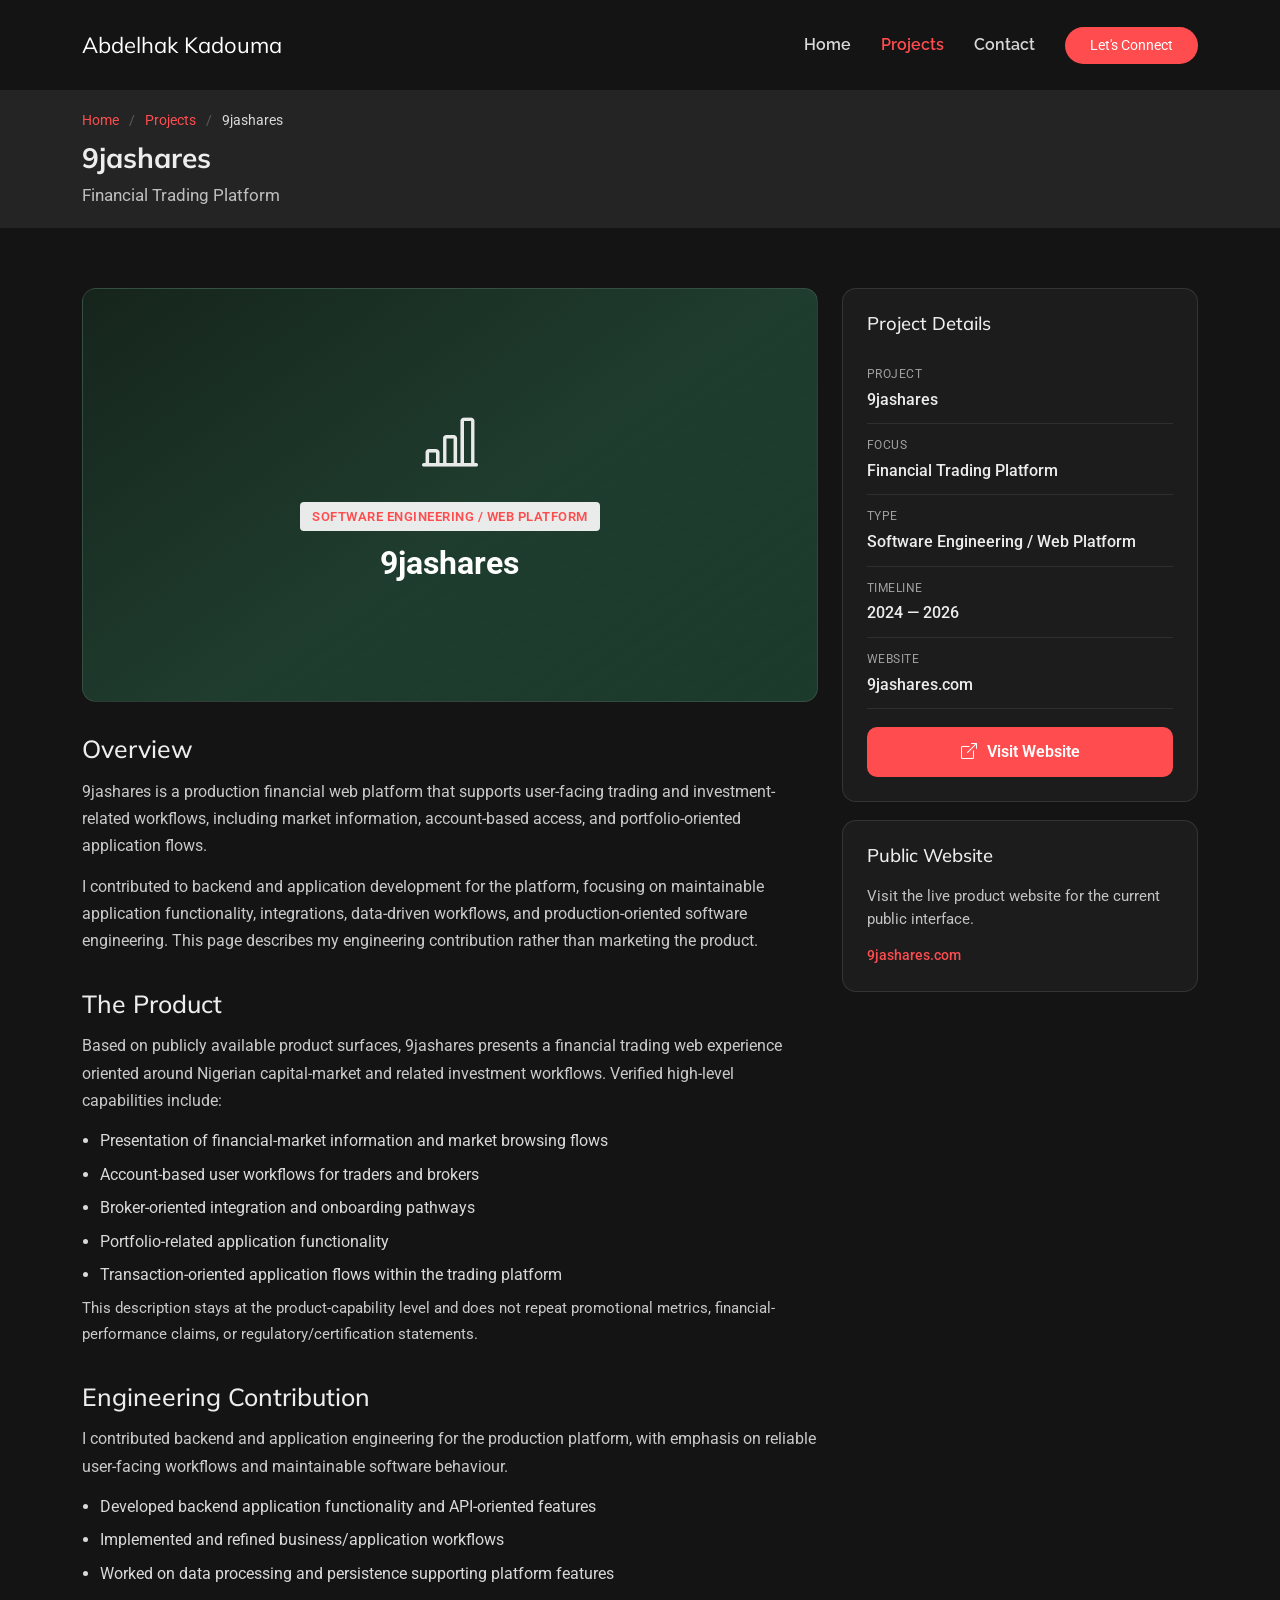
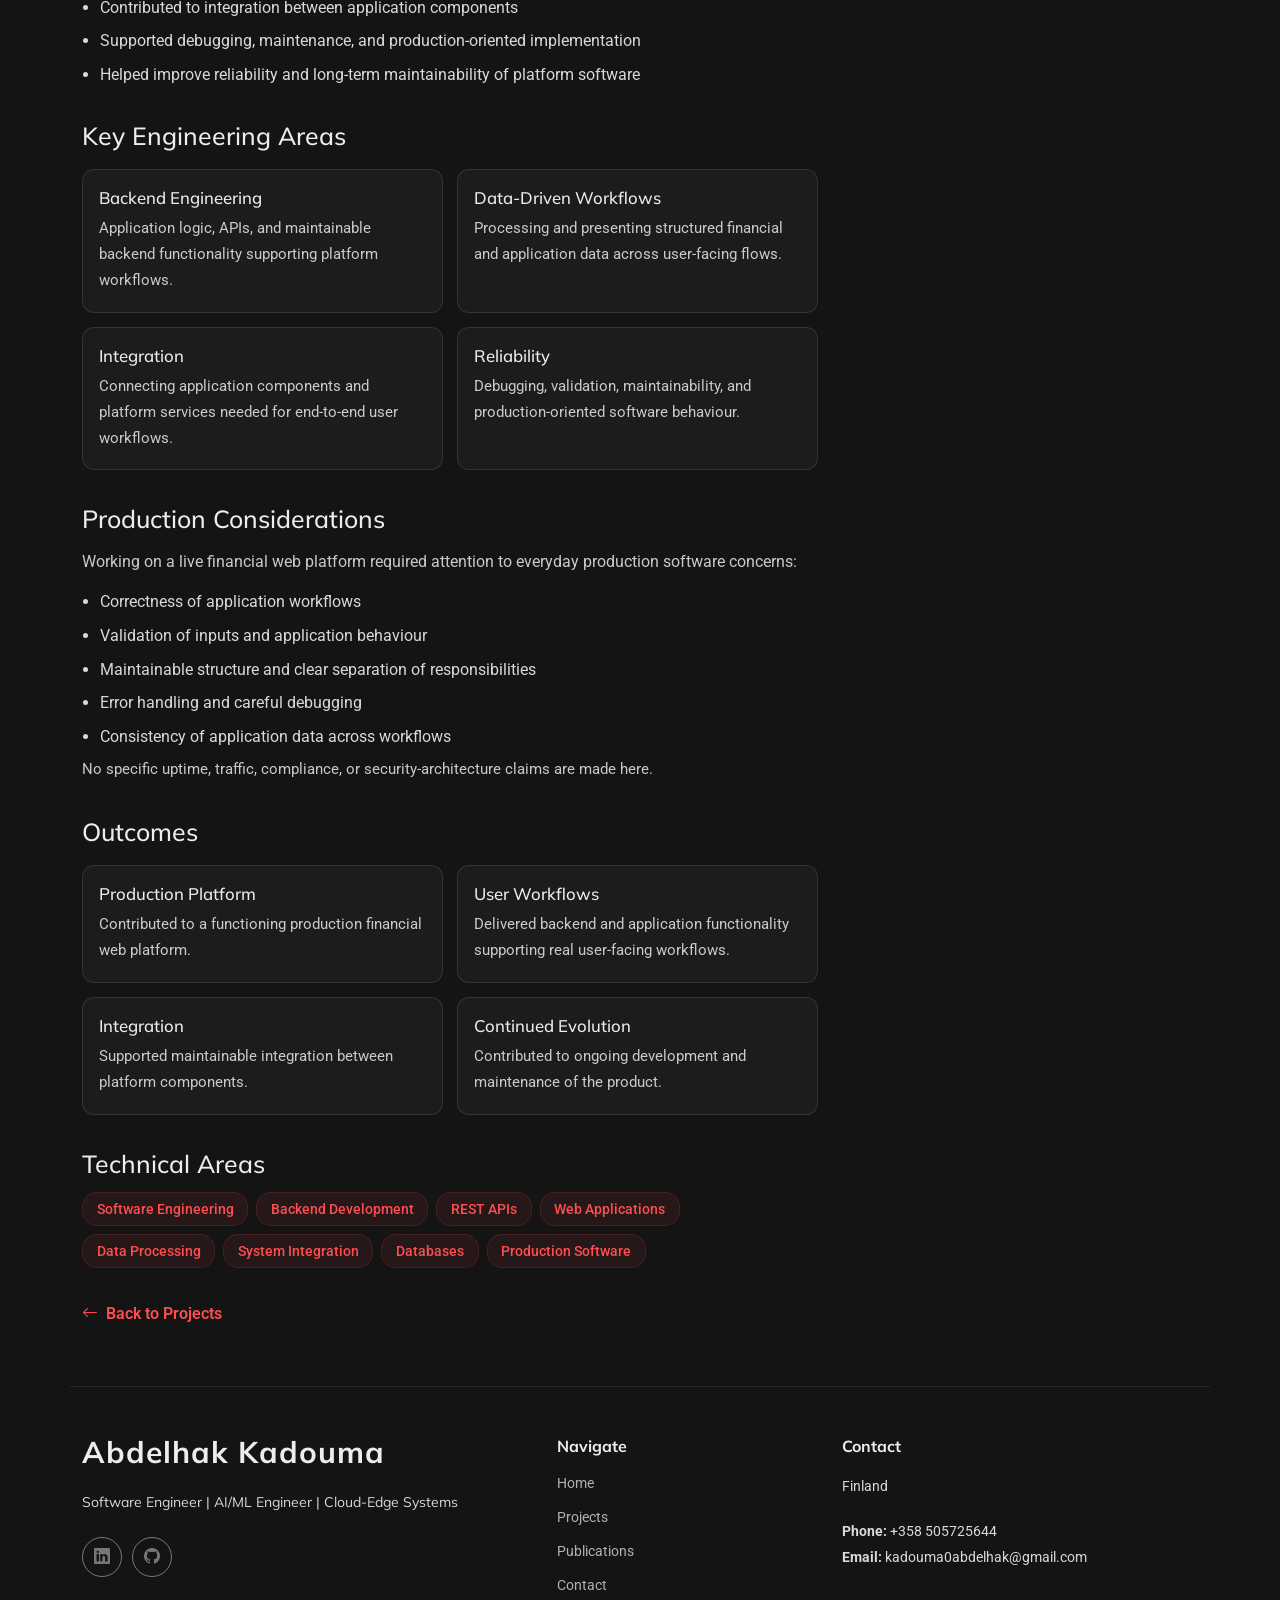
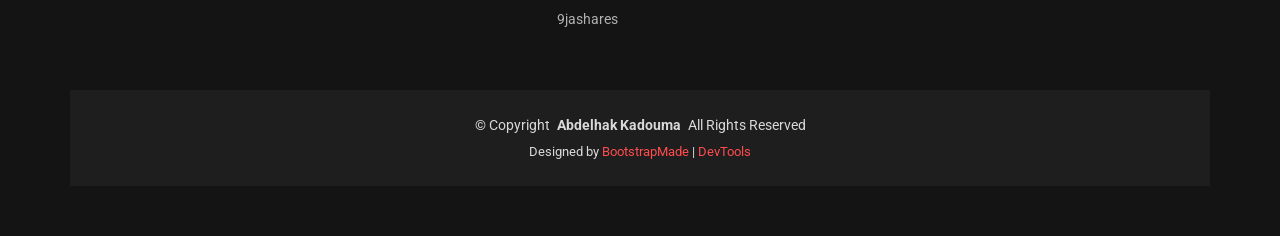
==== commit 9e20444d: "Polish portfolio consistency and quality Co-authored-by: Cursor <cursoragent@cursor.com>" ====
--- a/project-9jashares.html
+++ b/project-9jashares.html
@@ -6,10 +6,18 @@
   <meta content="width=device-width, initial-scale=1.0" name="viewport">
   <title>9jashares | Abdelhak Kadouma</title>
   <meta name="description" content="Software engineering contribution to a production financial web platform with backend, data-driven, and integration-focused workflows.">
+  <meta property="og:type" content="website">
+  <meta property="og:title" content="9jashares | Abdelhak Kadouma">
+  <meta property="og:description" content="Software engineering contribution to a production financial web platform with backend, data-driven, and integration-focused workflows.">
+  <meta name="twitter:card" content="summary">
+  <meta name="twitter:title" content="9jashares | Abdelhak Kadouma">
+  <meta name="twitter:description" content="Software engineering contribution to a production financial web platform with backend, data-driven, and integration-focused workflows.">
+
   <meta name="keywords" content="9jashares, Software Engineering, Backend Development, Web Platform, Financial Applications">
 
   <!-- Favicons -->
-  <link href="assets/img/favicon.png" rel="icon">
+  <link href="assets/img/favicon.svg" type="image/svg+xml" rel="icon">
+  <link href="assets/img/favicon.png" type="image/png" rel="icon">
   <link href="assets/img/apple-touch-icon.png" rel="apple-touch-icon">
 
   <!-- Fonts -->
@@ -21,8 +29,6 @@
   <link href="assets/vendor/bootstrap/css/bootstrap.min.css" rel="stylesheet">
   <link href="assets/vendor/bootstrap-icons/bootstrap-icons.css" rel="stylesheet">
   <link href="assets/vendor/aos/aos.css" rel="stylesheet">
-  <link href="assets/vendor/glightbox/css/glightbox.min.css" rel="stylesheet">
-  <link href="assets/vendor/swiper/swiper-bundle.min.css" rel="stylesheet">
 
   <!-- Main CSS File -->
   <link href="assets/css/main.css" rel="stylesheet">
@@ -51,7 +57,7 @@
           <li><a href="index.html#portfolio" class="active">Projects</a></li>
           <li><a href="index.html#contact">Contact</a></li>
         </ul>
-        <i class="mobile-nav-toggle d-xl-none bi bi-list"></i>
+        <i class="mobile-nav-toggle d-xl-none bi bi-list" role="button" tabindex="0" aria-label="Toggle navigation"></i>
       </nav>
 
       <a class="btn-getstarted" href="index.html#contact">Let's Connect</a>
@@ -296,15 +302,11 @@
 
   </footer>
 
-  <a href="#" id="scroll-top" class="scroll-top d-flex align-items-center justify-content-center"><i class="bi bi-arrow-up-short"></i></a>
+  <a href="#" id="scroll-top" class="scroll-top d-flex align-items-center justify-content-center" aria-label="Scroll to top"><i class="bi bi-arrow-up-short" aria-hidden="true"></i></a>
   <div id="preloader"></div>
 
   <script src="assets/vendor/bootstrap/js/bootstrap.bundle.min.js"></script>
   <script src="assets/vendor/aos/aos.js"></script>
-  <script src="assets/vendor/glightbox/js/glightbox.min.js"></script>
-  <script src="assets/vendor/imagesloaded/imagesloaded.pkgd.min.js"></script>
-  <script src="assets/vendor/isotope-layout/isotope.pkgd.min.js"></script>
-  <script src="assets/vendor/swiper/swiper-bundle.min.js"></script>
   <script src="assets/js/main.js"></script>
 
 </body>
--- a/assets/css/main.css
+++ b/assets/css/main.css
@@ -4259,6 +4259,32 @@
   }
 }
 
+@media (max-width: 575px) {
+  .header .logo h1.sitename {
+    font-size: 14px;
+    max-width: 42vw;
+    overflow: hidden;
+    text-overflow: ellipsis;
+  }
+
+  .header .btn-getstarted {
+    display: none;
+  }
+}
+
+a:focus-visible,
+.btn-getstarted:focus-visible,
+.mobile-nav-toggle:focus-visible,
+.scroll-top:focus-visible,
+.portfolio-link:focus-visible,
+.project-cta:focus-visible,
+.btn-repo:focus-visible,
+.back-to-projects:focus-visible,
+.publication-link:focus-visible {
+  outline: 2px solid var(--accent-color);
+  outline-offset: 3px;
+}
+
 .hero .hero-tagline {
   margin-top: 18px;
   font-size: 18px;
@@ -4677,6 +4703,14 @@
   background: linear-gradient(145deg, #16251c 0%, #1f3d2e 55%, #3dd68c33 100%);
 }
 
+.project-detail .project-visual-school {
+  background: linear-gradient(145deg, #1f1a14 0%, #3a2f22 55%, #d4a37333 100%);
+}
+
+.project-detail .project-visual-conference {
+  background: linear-gradient(145deg, #1a2218 0%, #2f4634 55%, #7cbc6a33 100%);
+}
+
 .project-detail .project-hero-inner {
   position: absolute;
   inset: 0;
@@ -4804,6 +4838,18 @@
   padding: 20px 18px;
 }
 
+.project-detail .project-workflow-list {
+  margin: 0;
+  padding-left: 1.35rem;
+  counter-reset: none;
+}
+
+.project-detail .project-workflow-list li {
+  margin-bottom: 10px;
+  line-height: 1.6;
+  padding-left: 4px;
+}
+
 .project-detail .project-context-panel h3 {
   font-size: 1.1rem;
   margin-bottom: 10px;
@@ -4948,4 +4994,35 @@
   .project-detail .project-hero-labels strong {
     font-size: 1.6rem;
   }
+
+  .page-title h1 {
+    font-size: 1.75rem;
+    line-height: 1.25;
+    word-break: break-word;
+  }
+
+  .page-title .project-page-subtitle {
+    font-size: 0.98rem;
+    line-height: 1.4;
+  }
+
+  .project-detail .project-sidebar .info-row .value {
+    overflow-wrap: anywhere;
+  }
+
+  .portfolio .portfolio-summary .project-cta-group {
+    flex-direction: column;
+    align-items: flex-start;
+    gap: 10px;
+  }
+}
+
+@media (max-width: 375px) {
+  .project-detail .project-hero-labels strong {
+    font-size: 1.35rem;
+  }
+
+  .project-detail .project-hero-labels span {
+    font-size: 0.72rem;
+  }
 }
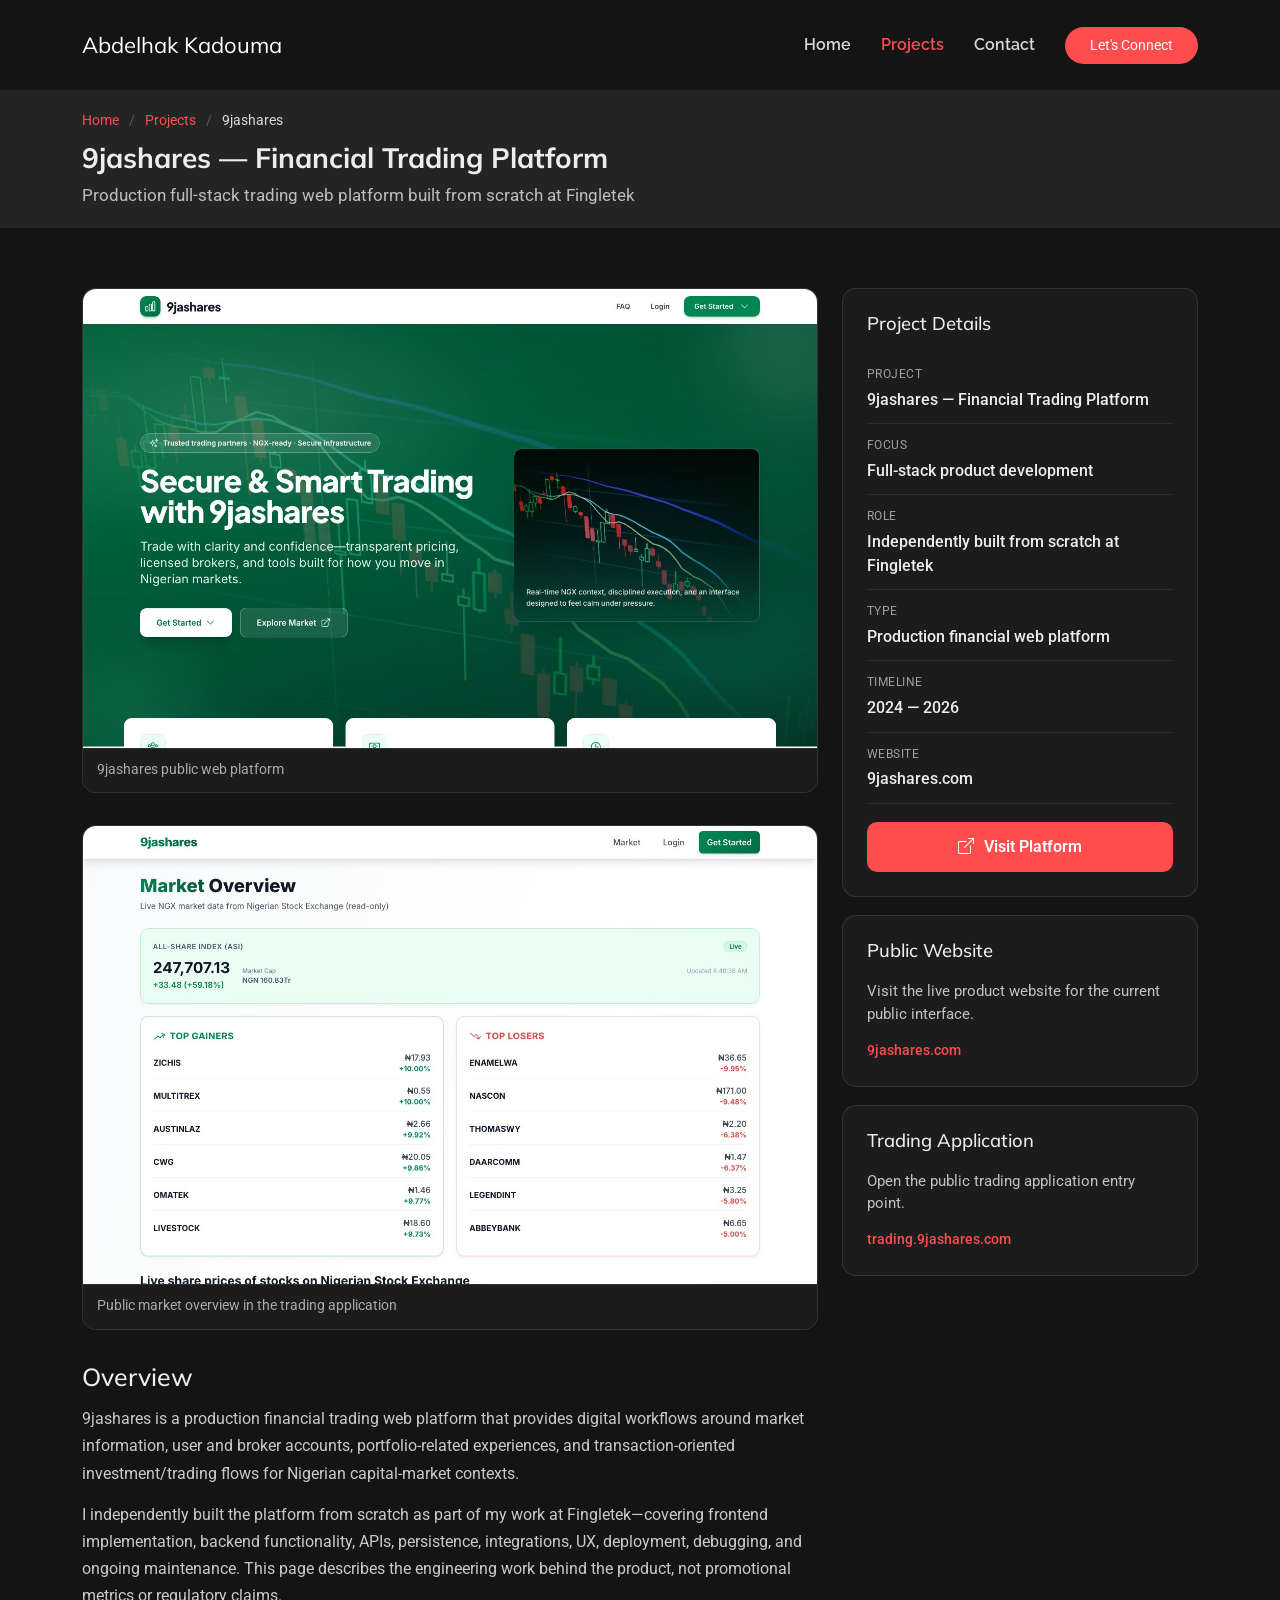
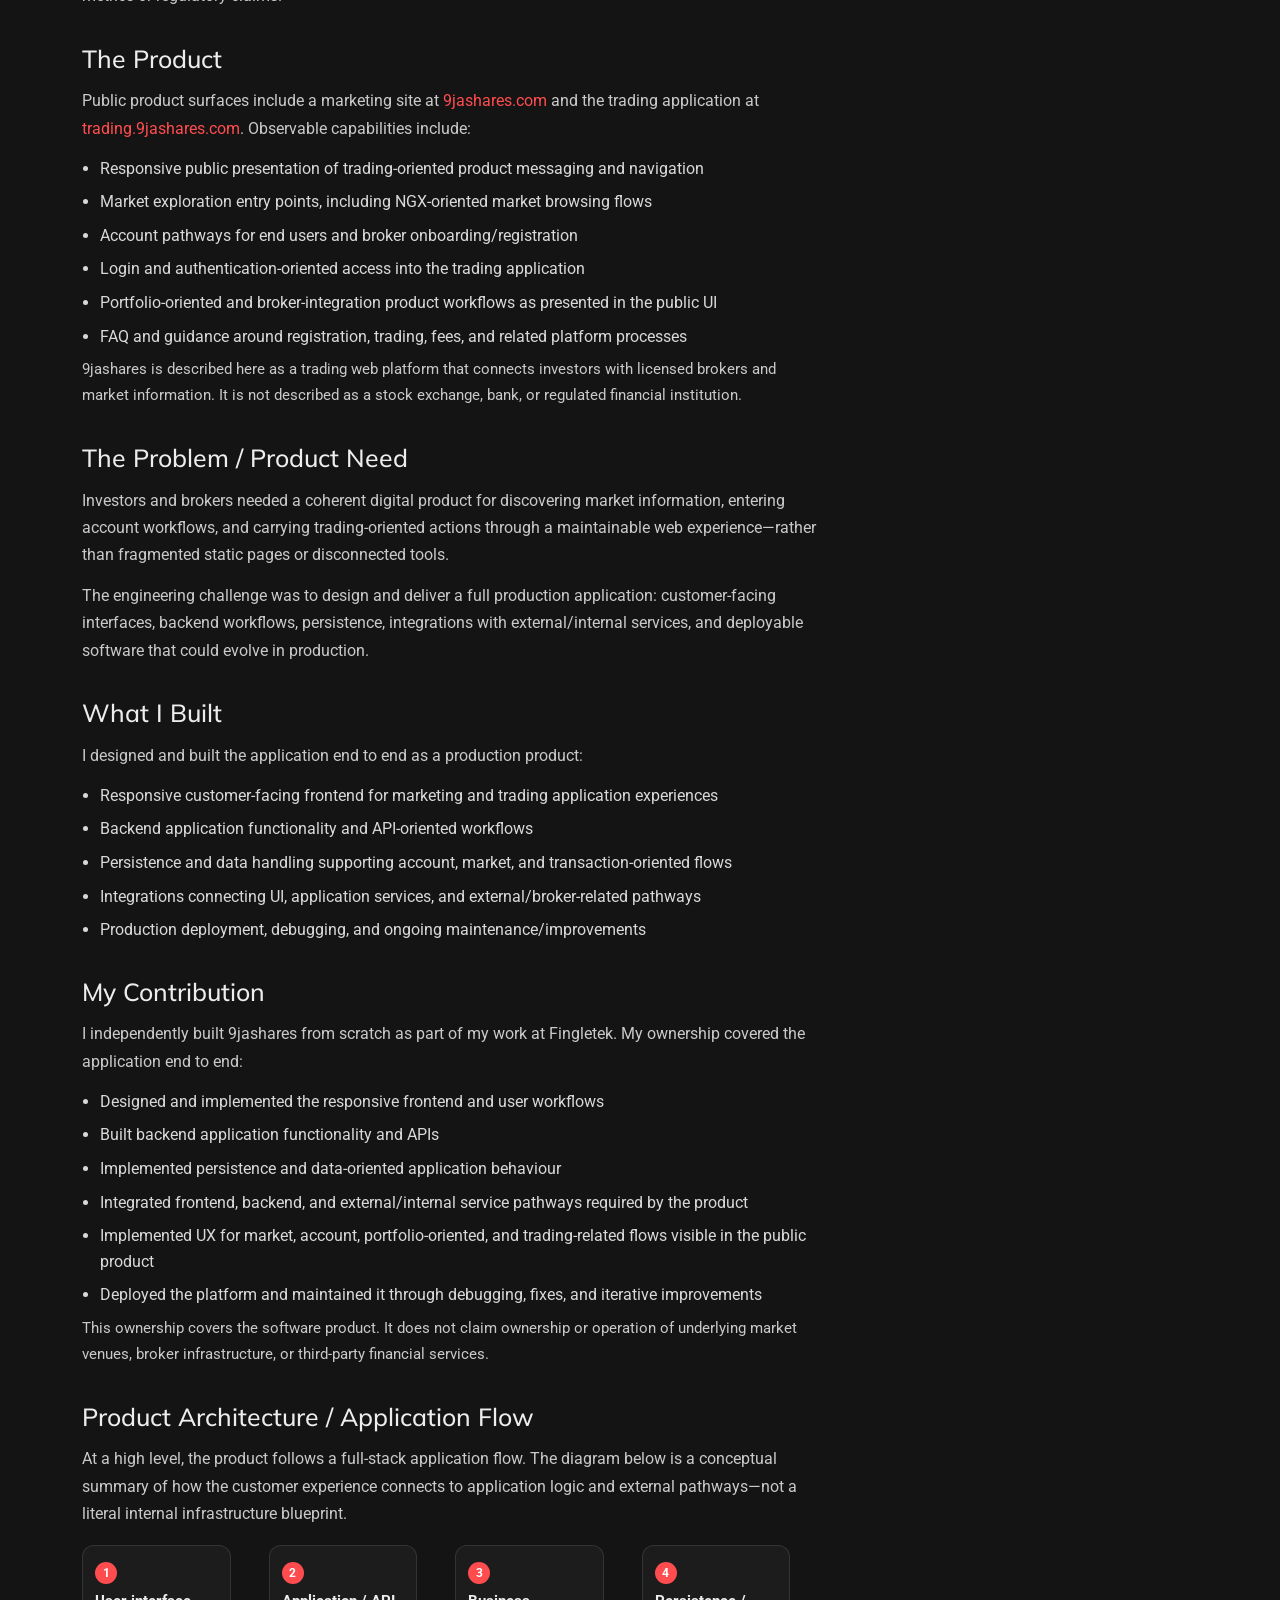
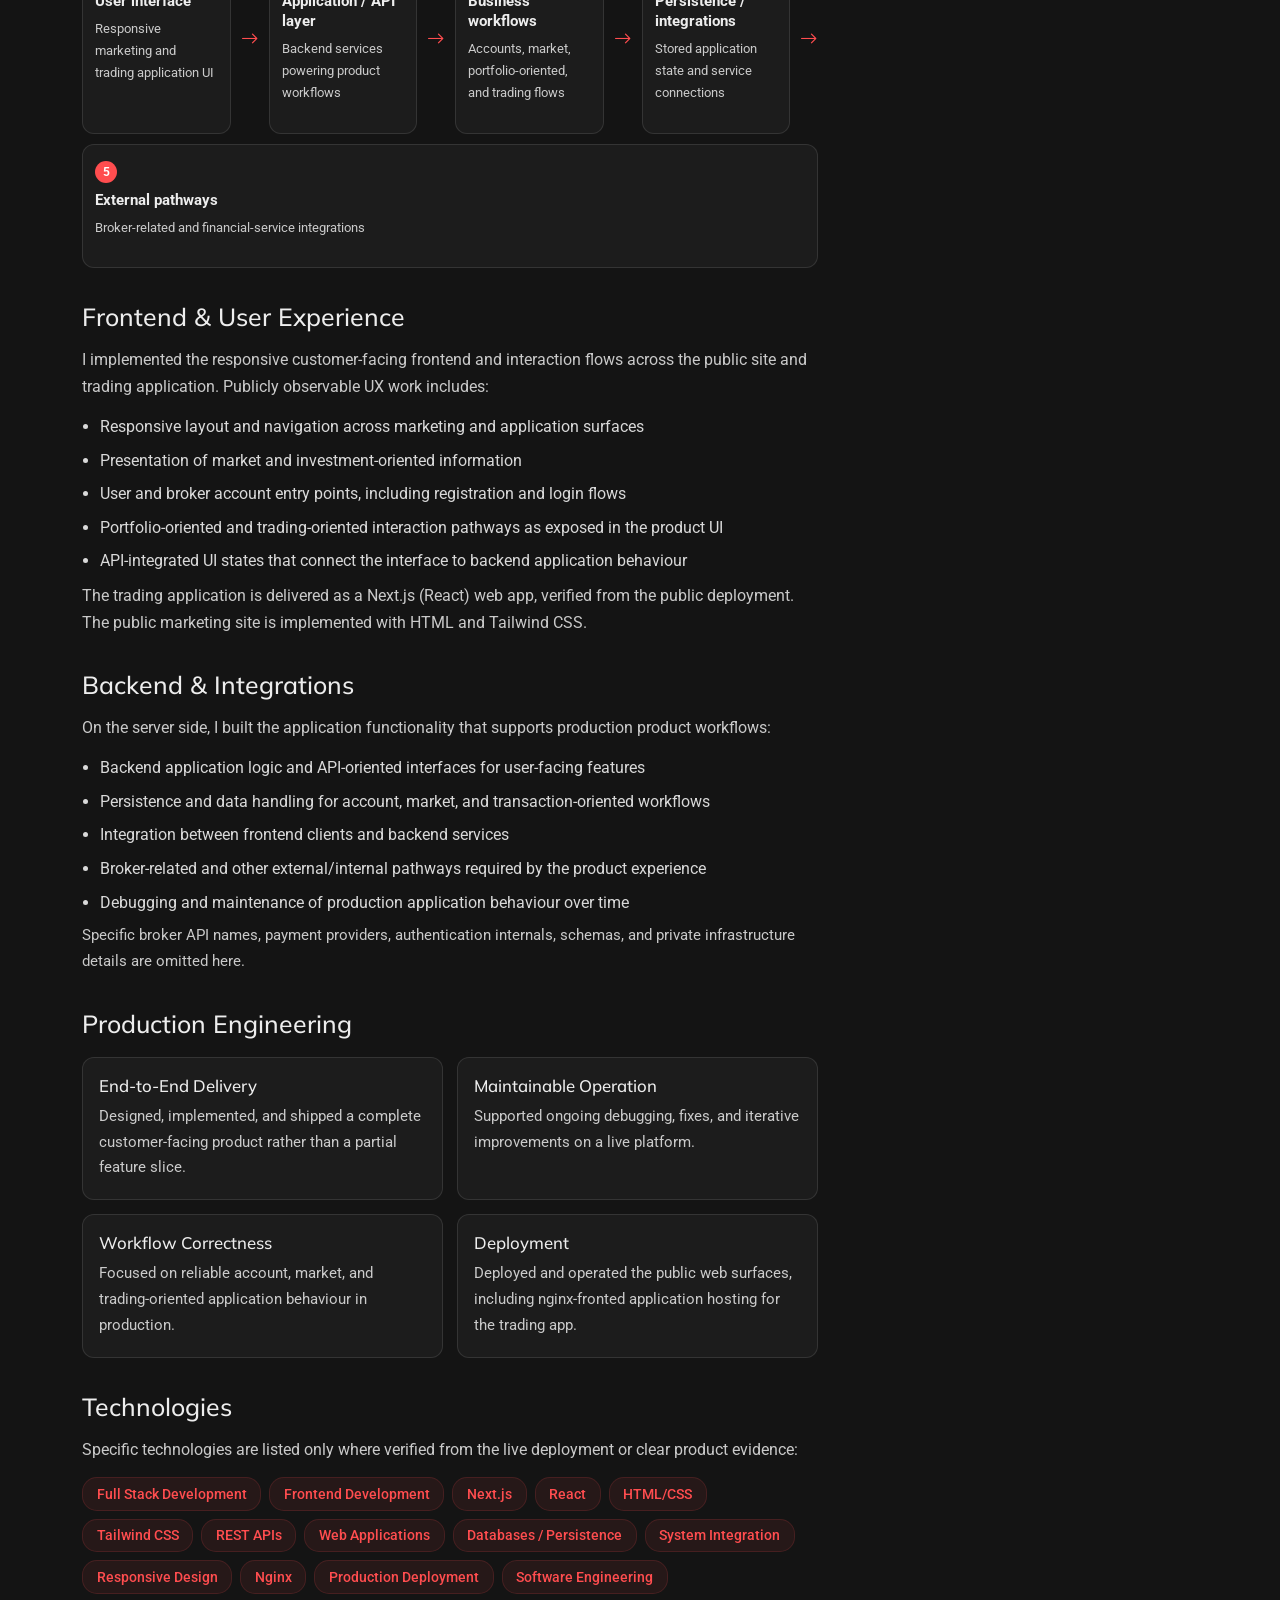
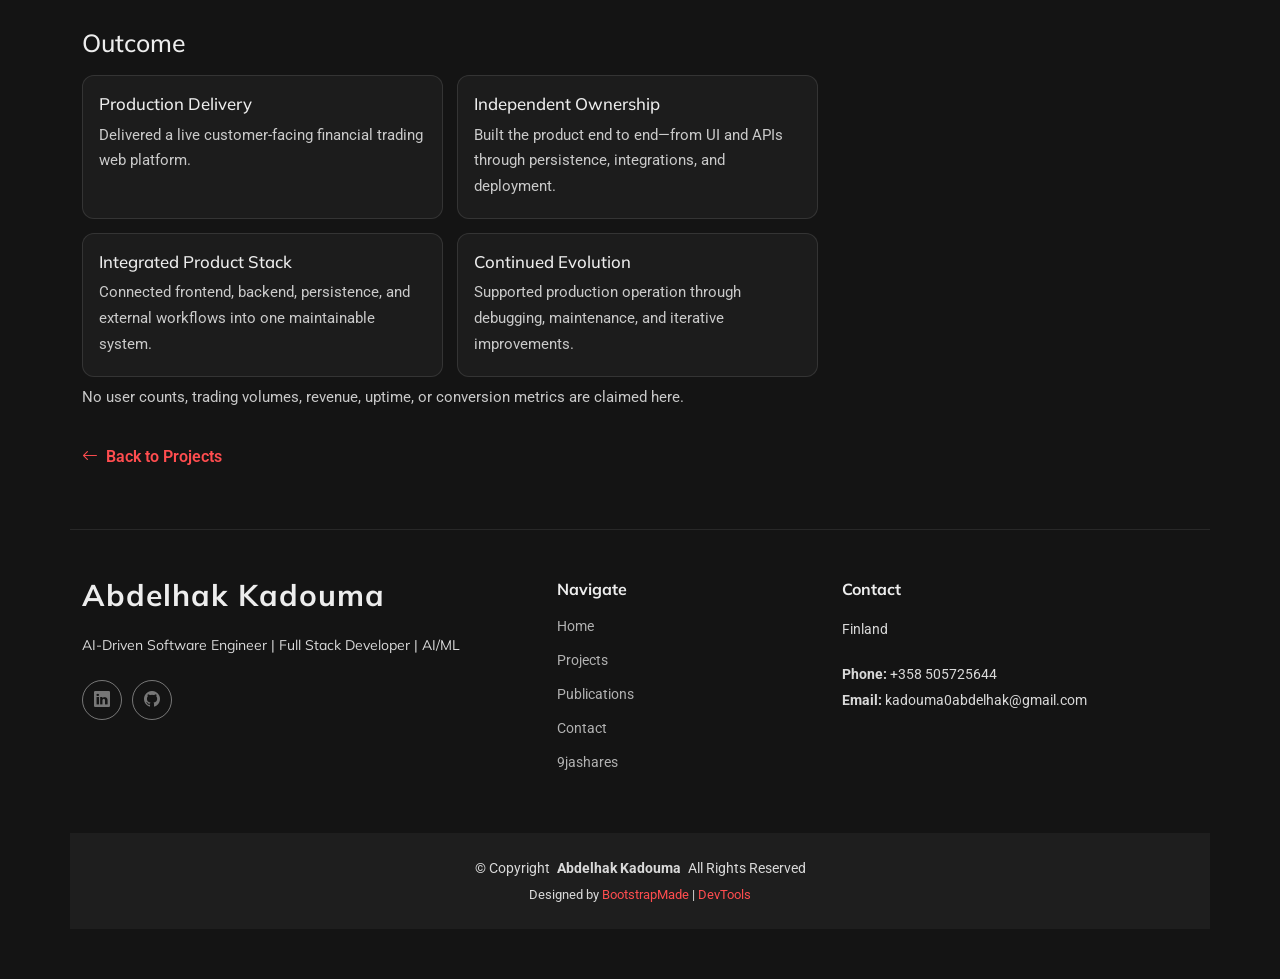
==== commit 130eeb59: "Deepen 9jashares project case study Co-authored-by: Cursor <cursoragent@cursor.com>" ====
--- a/project-9jashares.html
+++ b/project-9jashares.html
@@ -4,16 +4,20 @@
 <head>
   <meta charset="utf-8">
   <meta content="width=device-width, initial-scale=1.0" name="viewport">
-  <title>9jashares | Abdelhak Kadouma</title>
-  <meta name="description" content="Software engineering contribution to a production financial web platform with backend, data-driven, and integration-focused workflows.">
+  <title>9jashares — Financial Trading Platform | Abdelhak Kadouma</title>
+  <meta name="description" content="9jashares — a production financial trading web platform I independently built from scratch at Fingletek, covering frontend, backend, APIs, integrations, and deployment.">
   <meta property="og:type" content="website">
-  <meta property="og:title" content="9jashares | Abdelhak Kadouma">
-  <meta property="og:description" content="Software engineering contribution to a production financial web platform with backend, data-driven, and integration-focused workflows.">
-  <meta name="twitter:card" content="summary">
-  <meta name="twitter:title" content="9jashares | Abdelhak Kadouma">
-  <meta name="twitter:description" content="Software engineering contribution to a production financial web platform with backend, data-driven, and integration-focused workflows.">
-
-  <meta name="keywords" content="9jashares, Software Engineering, Backend Development, Web Platform, Financial Applications">
+  <meta property="og:url" content="https://abdelhak-kadouma.vercel.app/project-9jashares.html">
+  <meta property="og:title" content="9jashares — Financial Trading Platform | Abdelhak Kadouma">
+  <meta property="og:description" content="9jashares — a production financial trading web platform I independently built from scratch at Fingletek, covering frontend, backend, APIs, integrations, and deployment.">
+  <meta property="og:image" content="https://abdelhak-kadouma.vercel.app/assets/img/projects/9jashares-homepage.jpg">
+  <meta name="twitter:card" content="summary_large_image">
+  <meta name="twitter:title" content="9jashares — Financial Trading Platform | Abdelhak Kadouma">
+  <meta name="twitter:description" content="9jashares — a production financial trading web platform I independently built from scratch at Fingletek, covering frontend, backend, APIs, integrations, and deployment.">
+  <meta name="twitter:image" content="https://abdelhak-kadouma.vercel.app/assets/img/projects/9jashares-homepage.jpg">
+  <link rel="canonical" href="https://abdelhak-kadouma.vercel.app/project-9jashares.html">
+
+  <meta name="keywords" content="9jashares, Full Stack Development, Financial Trading Platform, Next.js, React, Web Applications, Fingletek">
 
   <!-- Favicons -->
   <link href="assets/img/favicon.svg" type="image/svg+xml" rel="icon">
@@ -76,8 +80,8 @@
             <li class="current">9jashares</li>
           </ol>
         </nav>
-        <h1>9jashares</h1>
-        <p class="project-page-subtitle">Financial Trading Platform</p>
+        <h1>9jashares — Financial Trading Platform</h1>
+        <p class="project-page-subtitle">Production full-stack trading web platform built from scratch at Fingletek</p>
       </div>
     </div>
 
@@ -89,118 +93,195 @@
 
           <div class="col-lg-8">
 
-            <div class="project-hero-visual project-visual-9jashares" data-aos="zoom-in" data-aos-delay="100">
-              <div class="project-hero-inner">
-                <i class="bi bi-bar-chart-line" aria-hidden="true"></i>
-                <div class="project-hero-labels">
-                  <span>Software Engineering / Web Platform</span>
-                  <strong>9jashares</strong>
-                </div>
-              </div>
-            </div>
+            <figure class="project-screenshot" data-aos="zoom-in" data-aos-delay="100">
+              <img src="assets/img/projects/9jashares-homepage.jpg" width="1440" height="900" loading="eager" alt="9jashares public homepage showing Secure and Smart Trading hero and platform navigation">
+              <figcaption>9jashares public web platform</figcaption>
+            </figure>
+
+            <figure class="project-screenshot" data-aos="zoom-in" data-aos-delay="150">
+              <img src="assets/img/projects/9jashares-market.jpg" width="1440" height="900" loading="lazy" alt="9jashares public Market Overview showing live NGX All-Share Index, top gainers, and top losers">
+              <figcaption>Public market overview in the trading application</figcaption>
+            </figure>
 
             <div class="project-detail-content" data-aos="fade-up" data-aos-delay="150">
               <div class="project-overview">
                 <h2>Overview</h2>
-                <p>9jashares is a production financial web platform that supports user-facing trading and investment-related workflows, including market information, account-based access, and portfolio-oriented application flows.</p>
-                <p>I contributed to backend and application development for the platform, focusing on maintainable application functionality, integrations, data-driven workflows, and production-oriented software engineering. This page describes my engineering contribution rather than marketing the product.</p>
+                <p>9jashares is a production financial trading web platform that provides digital workflows around market information, user and broker accounts, portfolio-related experiences, and transaction-oriented investment/trading flows for Nigerian capital-market contexts.</p>
+                <p>I independently built the platform from scratch as part of my work at Fingletek—covering frontend implementation, backend functionality, APIs, persistence, integrations, UX, deployment, debugging, and ongoing maintenance. This page describes the engineering work behind the product, not promotional metrics or regulatory claims.</p>
               </div>
 
               <div class="project-section-block">
                 <h2>The Product</h2>
-                <p>Based on publicly available product surfaces, 9jashares presents a financial trading web experience oriented around Nigerian capital-market and related investment workflows. Verified high-level capabilities include:</p>
+                <p>Public product surfaces include a marketing site at <a href="https://9jashares.com/" target="_blank" rel="noopener noreferrer">9jashares.com</a> and the trading application at <a href="https://trading.9jashares.com/" target="_blank" rel="noopener noreferrer">trading.9jashares.com</a>. Observable capabilities include:</p>
                 <ul class="project-list">
-                  <li>Presentation of financial-market information and market browsing flows</li>
-                  <li>Account-based user workflows for traders and brokers</li>
-                  <li>Broker-oriented integration and onboarding pathways</li>
-                  <li>Portfolio-related application functionality</li>
-                  <li>Transaction-oriented application flows within the trading platform</li>
+                  <li>Responsive public presentation of trading-oriented product messaging and navigation</li>
+                  <li>Market exploration entry points, including NGX-oriented market browsing flows</li>
+                  <li>Account pathways for end users and broker onboarding/registration</li>
+                  <li>Login and authentication-oriented access into the trading application</li>
+                  <li>Portfolio-oriented and broker-integration product workflows as presented in the public UI</li>
+                  <li>FAQ and guidance around registration, trading, fees, and related platform processes</li>
                 </ul>
-                <p class="project-section-note">This description stays at the product-capability level and does not repeat promotional metrics, financial-performance claims, or regulatory/certification statements.</p>
-              </div>
-
-              <div class="project-section-block">
-                <h2>Engineering Contribution</h2>
-                <p>I contributed backend and application engineering for the production platform, with emphasis on reliable user-facing workflows and maintainable software behaviour.</p>
+                <p class="project-section-note">9jashares is described here as a trading web platform that connects investors with licensed brokers and market information. It is not described as a stock exchange, bank, or regulated financial institution.</p>
+              </div>
+
+              <div class="project-section-block">
+                <h2>The Problem / Product Need</h2>
+                <p>Investors and brokers needed a coherent digital product for discovering market information, entering account workflows, and carrying trading-oriented actions through a maintainable web experience—rather than fragmented static pages or disconnected tools.</p>
+                <p>The engineering challenge was to design and deliver a full production application: customer-facing interfaces, backend workflows, persistence, integrations with external/internal services, and deployable software that could evolve in production.</p>
+              </div>
+
+              <div class="project-section-block">
+                <h2>What I Built</h2>
+                <p>I designed and built the application end to end as a production product:</p>
                 <ul class="project-list">
-                  <li>Developed backend application functionality and API-oriented features</li>
-                  <li>Implemented and refined business/application workflows</li>
-                  <li>Worked on data processing and persistence supporting platform features</li>
-                  <li>Contributed to integration between application components</li>
-                  <li>Supported debugging, maintenance, and production-oriented implementation</li>
-                  <li>Helped improve reliability and long-term maintainability of platform software</li>
+                  <li>Responsive customer-facing frontend for marketing and trading application experiences</li>
+                  <li>Backend application functionality and API-oriented workflows</li>
+                  <li>Persistence and data handling supporting account, market, and transaction-oriented flows</li>
+                  <li>Integrations connecting UI, application services, and external/broker-related pathways</li>
+                  <li>Production deployment, debugging, and ongoing maintenance/improvements</li>
                 </ul>
               </div>
 
               <div class="project-section-block">
-                <h2>Key Engineering Areas</h2>
+                <h2>My Contribution</h2>
+                <p>I independently built 9jashares from scratch as part of my work at Fingletek. My ownership covered the application end to end:</p>
+                <ul class="project-list">
+                  <li>Designed and implemented the responsive frontend and user workflows</li>
+                  <li>Built backend application functionality and APIs</li>
+                  <li>Implemented persistence and data-oriented application behaviour</li>
+                  <li>Integrated frontend, backend, and external/internal service pathways required by the product</li>
+                  <li>Implemented UX for market, account, portfolio-oriented, and trading-related flows visible in the public product</li>
+                  <li>Deployed the platform and maintained it through debugging, fixes, and iterative improvements</li>
+                </ul>
+                <p class="project-section-note">This ownership covers the software product. It does not claim ownership or operation of underlying market venues, broker infrastructure, or third-party financial services.</p>
+              </div>
+
+              <div class="project-section-block">
+                <h2>Product Architecture / Application Flow</h2>
+                <p>At a high level, the product follows a full-stack application flow. The diagram below is a conceptual summary of how the customer experience connects to application logic and external pathways—not a literal internal infrastructure blueprint.</p>
+                <div class="project-flow" aria-label="High-level 9jashares application flow">
+                  <div class="project-flow-step">
+                    <span class="project-flow-label">1</span>
+                    <strong>User interface</strong>
+                    <p>Responsive marketing and trading application UI</p>
+                  </div>
+                  <div class="project-flow-arrow" aria-hidden="true"><i class="bi bi-arrow-right"></i></div>
+                  <div class="project-flow-step">
+                    <span class="project-flow-label">2</span>
+                    <strong>Application / API layer</strong>
+                    <p>Backend services powering product workflows</p>
+                  </div>
+                  <div class="project-flow-arrow" aria-hidden="true"><i class="bi bi-arrow-right"></i></div>
+                  <div class="project-flow-step">
+                    <span class="project-flow-label">3</span>
+                    <strong>Business workflows</strong>
+                    <p>Accounts, market, portfolio-oriented, and trading flows</p>
+                  </div>
+                  <div class="project-flow-arrow" aria-hidden="true"><i class="bi bi-arrow-right"></i></div>
+                  <div class="project-flow-step">
+                    <span class="project-flow-label">4</span>
+                    <strong>Persistence / integrations</strong>
+                    <p>Stored application state and service connections</p>
+                  </div>
+                  <div class="project-flow-arrow" aria-hidden="true"><i class="bi bi-arrow-right"></i></div>
+                  <div class="project-flow-step">
+                    <span class="project-flow-label">5</span>
+                    <strong>External pathways</strong>
+                    <p>Broker-related and financial-service integrations</p>
+                  </div>
+                </div>
+              </div>
+
+              <div class="project-section-block">
+                <h2>Frontend &amp; User Experience</h2>
+                <p>I implemented the responsive customer-facing frontend and interaction flows across the public site and trading application. Publicly observable UX work includes:</p>
+                <ul class="project-list">
+                  <li>Responsive layout and navigation across marketing and application surfaces</li>
+                  <li>Presentation of market and investment-oriented information</li>
+                  <li>User and broker account entry points, including registration and login flows</li>
+                  <li>Portfolio-oriented and trading-oriented interaction pathways as exposed in the product UI</li>
+                  <li>API-integrated UI states that connect the interface to backend application behaviour</li>
+                </ul>
+                <p>The trading application is delivered as a Next.js (React) web app, verified from the public deployment. The public marketing site is implemented with HTML and Tailwind CSS.</p>
+              </div>
+
+              <div class="project-section-block">
+                <h2>Backend &amp; Integrations</h2>
+                <p>On the server side, I built the application functionality that supports production product workflows:</p>
+                <ul class="project-list">
+                  <li>Backend application logic and API-oriented interfaces for user-facing features</li>
+                  <li>Persistence and data handling for account, market, and transaction-oriented workflows</li>
+                  <li>Integration between frontend clients and backend services</li>
+                  <li>Broker-related and other external/internal pathways required by the product experience</li>
+                  <li>Debugging and maintenance of production application behaviour over time</li>
+                </ul>
+                <p class="project-section-note">Specific broker API names, payment providers, authentication internals, schemas, and private infrastructure details are omitted here.</p>
+              </div>
+
+              <div class="project-section-block">
+                <h2>Production Engineering</h2>
                 <div class="project-principle-grid">
                   <div class="principle-card">
-                    <h3>Backend Engineering</h3>
-                    <p>Application logic, APIs, and maintainable backend functionality supporting platform workflows.</p>
-                  </div>
-                  <div class="principle-card">
-                    <h3>Data-Driven Workflows</h3>
-                    <p>Processing and presenting structured financial and application data across user-facing flows.</p>
-                  </div>
-                  <div class="principle-card">
-                    <h3>Integration</h3>
-                    <p>Connecting application components and platform services needed for end-to-end user workflows.</p>
-                  </div>
-                  <div class="principle-card">
-                    <h3>Reliability</h3>
-                    <p>Debugging, validation, maintainability, and production-oriented software behaviour.</p>
-                  </div>
-                </div>
-              </div>
-
-              <div class="project-section-block">
-                <h2>Production Considerations</h2>
-                <p>Working on a live financial web platform required attention to everyday production software concerns:</p>
-                <ul class="project-list">
-                  <li>Correctness of application workflows</li>
-                  <li>Validation of inputs and application behaviour</li>
-                  <li>Maintainable structure and clear separation of responsibilities</li>
-                  <li>Error handling and careful debugging</li>
-                  <li>Consistency of application data across workflows</li>
-                </ul>
-                <p class="project-section-note">No specific uptime, traffic, compliance, or security-architecture claims are made here.</p>
-              </div>
-
-              <div class="project-section-block">
-                <h2>Outcomes</h2>
-                <div class="project-principle-grid">
-                  <div class="principle-card">
-                    <h3>Production Platform</h3>
-                    <p>Contributed to a functioning production financial web platform.</p>
-                  </div>
-                  <div class="principle-card">
-                    <h3>User Workflows</h3>
-                    <p>Delivered backend and application functionality supporting real user-facing workflows.</p>
-                  </div>
-                  <div class="principle-card">
-                    <h3>Integration</h3>
-                    <p>Supported maintainable integration between platform components.</p>
-                  </div>
-                  <div class="principle-card">
-                    <h3>Continued Evolution</h3>
-                    <p>Contributed to ongoing development and maintenance of the product.</p>
-                  </div>
-                </div>
-              </div>
-
-              <div class="project-section-block">
-                <h2>Technical Areas</h2>
+                    <h3>End-to-End Delivery</h3>
+                    <p>Designed, implemented, and shipped a complete customer-facing product rather than a partial feature slice.</p>
+                  </div>
+                  <div class="principle-card">
+                    <h3>Maintainable Operation</h3>
+                    <p>Supported ongoing debugging, fixes, and iterative improvements on a live platform.</p>
+                  </div>
+                  <div class="principle-card">
+                    <h3>Workflow Correctness</h3>
+                    <p>Focused on reliable account, market, and trading-oriented application behaviour in production.</p>
+                  </div>
+                  <div class="principle-card">
+                    <h3>Deployment</h3>
+                    <p>Deployed and operated the public web surfaces, including nginx-fronted application hosting for the trading app.</p>
+                  </div>
+                </div>
+              </div>
+
+              <div class="project-section-block">
+                <h2>Technologies</h2>
+                <p>Specific technologies are listed only where verified from the live deployment or clear product evidence:</p>
                 <div class="project-tech-tags">
-                  <span>Software Engineering</span>
-                  <span>Backend Development</span>
+                  <span>Full Stack Development</span>
+                  <span>Frontend Development</span>
+                  <span>Next.js</span>
+                  <span>React</span>
+                  <span>HTML/CSS</span>
+                  <span>Tailwind CSS</span>
                   <span>REST APIs</span>
                   <span>Web Applications</span>
-                  <span>Data Processing</span>
+                  <span>Databases / Persistence</span>
                   <span>System Integration</span>
-                  <span>Databases</span>
-                  <span>Production Software</span>
-                </div>
+                  <span>Responsive Design</span>
+                  <span>Nginx</span>
+                  <span>Production Deployment</span>
+                  <span>Software Engineering</span>
+                </div>
+              </div>
+
+              <div class="project-section-block">
+                <h2>Outcome</h2>
+                <div class="project-principle-grid">
+                  <div class="principle-card">
+                    <h3>Production Delivery</h3>
+                    <p>Delivered a live customer-facing financial trading web platform.</p>
+                  </div>
+                  <div class="principle-card">
+                    <h3>Independent Ownership</h3>
+                    <p>Built the product end to end—from UI and APIs through persistence, integrations, and deployment.</p>
+                  </div>
+                  <div class="principle-card">
+                    <h3>Integrated Product Stack</h3>
+                    <p>Connected frontend, backend, persistence, and external workflows into one maintainable system.</p>
+                  </div>
+                  <div class="principle-card">
+                    <h3>Continued Evolution</h3>
+                    <p>Supported production operation through debugging, maintenance, and iterative improvements.</p>
+                  </div>
+                </div>
+                <p class="project-section-note">No user counts, trading volumes, revenue, uptime, or conversion metrics are claimed here.</p>
               </div>
 
               <div class="project-back-row">
@@ -216,15 +297,19 @@
                 <h3>Project Details</h3>
                 <div class="info-row">
                   <span class="label">Project</span>
-                  <span class="value">9jashares</span>
+                  <span class="value">9jashares — Financial Trading Platform</span>
                 </div>
                 <div class="info-row">
                   <span class="label">Focus</span>
-                  <span class="value">Financial Trading Platform</span>
+                  <span class="value">Full-stack product development</span>
+                </div>
+                <div class="info-row">
+                  <span class="label">Role</span>
+                  <span class="value">Independently built from scratch at Fingletek</span>
                 </div>
                 <div class="info-row">
                   <span class="label">Type</span>
-                  <span class="value">Software Engineering / Web Platform</span>
+                  <span class="value">Production financial web platform</span>
                 </div>
                 <div class="info-row">
                   <span class="label">Timeline</span>
@@ -235,7 +320,7 @@
                   <span class="value">9jashares.com</span>
                 </div>
                 <a class="btn-repo" href="https://9jashares.com/" target="_blank" rel="noopener noreferrer">
-                  <i class="bi bi-box-arrow-up-right"></i> Visit Website
+                  <i class="bi bi-box-arrow-up-right"></i> Visit Platform
                 </a>
               </div>
 
@@ -246,6 +331,14 @@
                   9jashares.com
                 </a>
               </div>
+
+              <div class="project-info-card project-repo-note">
+                <h3>Trading Application</h3>
+                <p>Open the public trading application entry point.</p>
+                <a href="https://trading.9jashares.com/" target="_blank" rel="noopener noreferrer">
+                  trading.9jashares.com
+                </a>
+              </div>
             </aside>
           </div>
 
@@ -265,7 +358,7 @@
           <a href="index.html" class="logo d-flex align-items-center">
             <span class="sitename">Abdelhak Kadouma</span>
           </a>
-          <p>Software Engineer | AI/ML Engineer | Cloud-Edge Systems</p>
+          <p>AI-Driven Software Engineer | Full Stack Developer | AI/ML</p>
           <div class="social-links d-flex mt-4">
             <a href="https://www.linkedin.com/in/kadoumaabdelhak" target="_blank" rel="noopener noreferrer" aria-label="LinkedIn"><i class="bi bi-linkedin"></i></a>
             <a href="https://github.com/KADOUMAAbdelhak" target="_blank" rel="noopener noreferrer" aria-label="GitHub"><i class="bi bi-github"></i></a>
@@ -307,6 +400,7 @@
 
   <script src="assets/vendor/bootstrap/js/bootstrap.bundle.min.js"></script>
   <script src="assets/vendor/aos/aos.js"></script>
+  <script src="assets/vendor/glightbox/js/glightbox.min.js"></script>
   <script src="assets/js/main.js"></script>
 
 </body>
--- a/assets/css/main.css
+++ b/assets/css/main.css
@@ -791,12 +791,18 @@
   width: 100%;
   height: 100%;
   object-fit: cover;
+  object-position: right center;
   z-index: 1;
 }
 
 .hero:before {
   content: "";
-  background: color-mix(in srgb, var(--background-color), transparent 30%);
+  background: linear-gradient(
+    90deg,
+    rgba(8, 8, 10, 0.78) 0%,
+    rgba(8, 8, 10, 0.58) 46%,
+    rgba(8, 8, 10, 0.22) 100%
+  );
   position: absolute;
   inset: 0;
   z-index: 2;
@@ -806,6 +812,20 @@
 .hero .container {
   position: relative;
   z-index: 3;
+}
+
+.hero .hero-content {
+  text-align: left;
+}
+
+.hero .hero-content .hero-tagline {
+  margin-left: 0;
+  margin-right: 0;
+}
+
+.hero .hero-content .hero-actions,
+.hero .hero-content .social-links {
+  justify-content: flex-start;
 }
 
 .hero h2 {
@@ -850,6 +870,35 @@
   background: var(--accent-color);
   color: var(--contrast-color);
   transform: translateY(-3px);
+}
+
+@media (max-width: 991px) {
+  .hero .hero-content {
+    text-align: center;
+  }
+
+  .hero .hero-content .hero-actions,
+  .hero .hero-content .social-links {
+    justify-content: center;
+  }
+
+  .hero .hero-content .hero-tagline {
+    margin-left: auto;
+    margin-right: auto;
+  }
+
+  .hero img {
+    object-position: 72% 18%;
+  }
+
+  .hero:before {
+    background: linear-gradient(
+      180deg,
+      rgba(8, 8, 10, 0.72) 0%,
+      rgba(8, 8, 10, 0.55) 45%,
+      rgba(8, 8, 10, 0.78) 100%
+    );
+  }
 }
 
 @media (max-width: 768px) {
@@ -1997,20 +2046,36 @@
 
 .portfolio .portfolio-card {
   position: relative;
-  margin-bottom: 30px;
+  margin-bottom: 0;
+  height: 100%;
+  display: flex;
+  flex-direction: column;
+  background: var(--surface-color);
+  border: 1px solid color-mix(in srgb, var(--default-color), transparent 90%);
+  border-radius: 14px;
+  overflow: hidden;
+  padding: 12px 12px 16px;
+  transition: border-color 0.3s ease, box-shadow 0.3s ease;
+}
+
+.portfolio .portfolio-card:hover {
+  border-color: color-mix(in srgb, var(--accent-color), transparent 55%);
+  box-shadow: 0 12px 28px color-mix(in srgb, var(--default-color), transparent 92%);
 }
 
 .portfolio .portfolio-card .portfolio-image-container {
   position: relative;
   overflow: hidden;
-  border-radius: 8px;
-  aspect-ratio: 4/3;
+  border-radius: 10px;
+  aspect-ratio: 16 / 10;
+  background: color-mix(in srgb, var(--default-color), transparent 94%);
 }
 
 .portfolio .portfolio-card .portfolio-image-container img {
   width: 100%;
   height: 100%;
   object-fit: cover;
+  object-position: top center;
   transition: transform 0.5s ease;
 }
 
@@ -2109,12 +2174,14 @@
   color: color-mix(in srgb, var(--default-color), transparent 40%);
 }
 
-.portfolio .portfolio-card:hover .portfolio-image-container img {
-  transform: scale(1.05);
-}
-
-.portfolio .portfolio-card:hover .portfolio-image-container .portfolio-overlay {
-  opacity: 1;
+@media (hover: hover) and (pointer: fine) {
+  .portfolio .portfolio-card:hover .portfolio-image-container img {
+    transform: scale(1.04);
+  }
+
+  .portfolio .portfolio-card:hover .portfolio-image-container .portfolio-overlay {
+    opacity: 1;
+  }
 }
 
 .portfolio .portfolio-bottom {
@@ -4285,6 +4352,17 @@
   outline-offset: 3px;
 }
 
+.hero .hero-typed-line {
+  min-height: 2.6em;
+  max-width: 38rem;
+}
+
+.hero .hero-typed-line .typed,
+.hero .hero-typed-line .typed-cursor {
+  display: inline;
+  white-space: normal;
+}
+
 .hero .hero-tagline {
   margin-top: 18px;
   font-size: 18px;
@@ -4340,7 +4418,7 @@
 .about .profile-card .profile-header .role {
   display: block;
   line-height: 1.45;
-  max-width: 260px;
+  max-width: 320px;
   margin-left: auto;
   margin-right: auto;
 }
@@ -4520,6 +4598,12 @@
 }
 
 @media (max-width: 768px) {
+  .hero .hero-typed-line {
+    min-height: 3.2em;
+    font-size: 18px;
+    max-width: 100%;
+  }
+
   .hero .hero-tagline {
     font-size: 16px;
   }
@@ -4530,8 +4614,39 @@
 }
 
 /*--------------------------------------------------------------
-# Portfolio project showcase (icon visuals)
+# Portfolio project showcase (screenshot visuals)
 --------------------------------------------------------------*/
+.portfolio .portfolio-card .project-thumb .portfolio-overlay {
+  opacity: 1;
+  background: linear-gradient(to bottom, transparent 42%, rgba(0, 0, 0, 0.78) 100%);
+  z-index: 2;
+}
+
+.portfolio .portfolio-card:hover .project-thumb .portfolio-overlay {
+  background: linear-gradient(to bottom, transparent 28%, rgba(0, 0, 0, 0.88) 100%);
+}
+
+.portfolio .portfolio-card .project-thumb .portfolio-overlay .portfolio-info .project-category {
+  max-width: 100%;
+  white-space: normal;
+  line-height: 1.35;
+}
+
+.portfolio .portfolio-card .project-thumb .portfolio-overlay .portfolio-info h4 {
+  font-size: 1.25rem;
+  word-break: break-word;
+}
+
+.portfolio .portfolio-card .project-thumb-chart {
+  background: #ffffff;
+}
+
+.portfolio .portfolio-card .project-thumb-chart img {
+  object-fit: contain;
+  object-position: center;
+  background: #ffffff;
+}
+
 .portfolio .portfolio-card .project-visual {
   background: var(--surface-color);
   border: 1px solid color-mix(in srgb, var(--default-color), transparent 88%);
@@ -4580,6 +4695,9 @@
 
 .portfolio .portfolio-summary {
   margin-top: 14px;
+  flex: 1 1 auto;
+  display: flex;
+  flex-direction: column;
 }
 
 .portfolio .portfolio-summary p {
@@ -4587,6 +4705,7 @@
   line-height: 1.6;
   margin-bottom: 12px;
   color: color-mix(in srgb, var(--default-color), transparent 12%);
+  flex: 1 1 auto;
 }
 
 .portfolio .portfolio-summary .project-cta {
@@ -4685,6 +4804,87 @@
   aspect-ratio: 16/9;
   margin-bottom: 32px;
   border: 1px solid color-mix(in srgb, var(--default-color), transparent 88%);
+}
+
+.project-detail .project-screenshot {
+  margin: 0 0 32px;
+  border-radius: 14px;
+  overflow: hidden;
+  border: 1px solid color-mix(in srgb, var(--default-color), transparent 88%);
+  background: color-mix(in srgb, var(--default-color), transparent 96%);
+}
+
+.project-detail .project-screenshot img {
+  display: block;
+  width: 100%;
+  height: auto;
+  aspect-ratio: 16 / 10;
+  object-fit: cover;
+  object-position: top center;
+}
+
+.project-detail .project-screenshot figcaption {
+  padding: 10px 14px 12px;
+  font-size: 0.88rem;
+  color: color-mix(in srgb, var(--default-color), transparent 25%);
+  border-top: 1px solid color-mix(in srgb, var(--default-color), transparent 90%);
+  background: var(--surface-color);
+}
+
+.project-detail .project-flow {
+  display: flex;
+  flex-wrap: wrap;
+  align-items: stretch;
+  gap: 10px;
+  margin: 18px 0 8px;
+}
+
+.project-detail .project-flow-step {
+  flex: 1 1 140px;
+  min-width: 120px;
+  background: var(--surface-color);
+  border: 1px solid color-mix(in srgb, var(--default-color), transparent 88%);
+  border-radius: 12px;
+  padding: 14px 12px;
+}
+
+.project-detail .project-flow-label {
+  display: inline-flex;
+  align-items: center;
+  justify-content: center;
+  width: 22px;
+  height: 22px;
+  border-radius: 50%;
+  font-size: 0.75rem;
+  font-weight: 700;
+  color: var(--contrast-color);
+  background: var(--accent-color);
+  margin-bottom: 8px;
+}
+
+.project-detail .project-flow-step strong {
+  display: block;
+  font-size: 0.92rem;
+  line-height: 1.35;
+  margin-bottom: 6px;
+  color: var(--heading-color);
+}
+
+.project-detail .project-flow-step p {
+  margin: 0;
+  font-size: 0.82rem;
+  line-height: 1.45;
+  color: color-mix(in srgb, var(--default-color), transparent 20%);
+}
+
+.project-detail .project-flow-arrow {
+  display: flex;
+  align-items: center;
+  justify-content: center;
+  color: var(--accent-color);
+  font-size: 1.1rem;
+  flex: 0 0 auto;
+  align-self: center;
 }
 
 .project-detail .project-visual-dynapm {
@@ -4985,6 +5185,22 @@
   font-weight: 500;
 }
 
+@media (max-width: 991px) {
+  .project-detail .project-flow {
+    flex-direction: column;
+  }
+
+  .project-detail .project-flow-step {
+    flex: 1 1 auto;
+    width: 100%;
+  }
+
+  .project-detail .project-flow-arrow {
+    transform: rotate(90deg);
+    padding: 2px 0;
+  }
+}
+
 @media (max-width: 768px) {
   .project-detail .project-outcomes,
   .project-detail .project-principle-grid {
